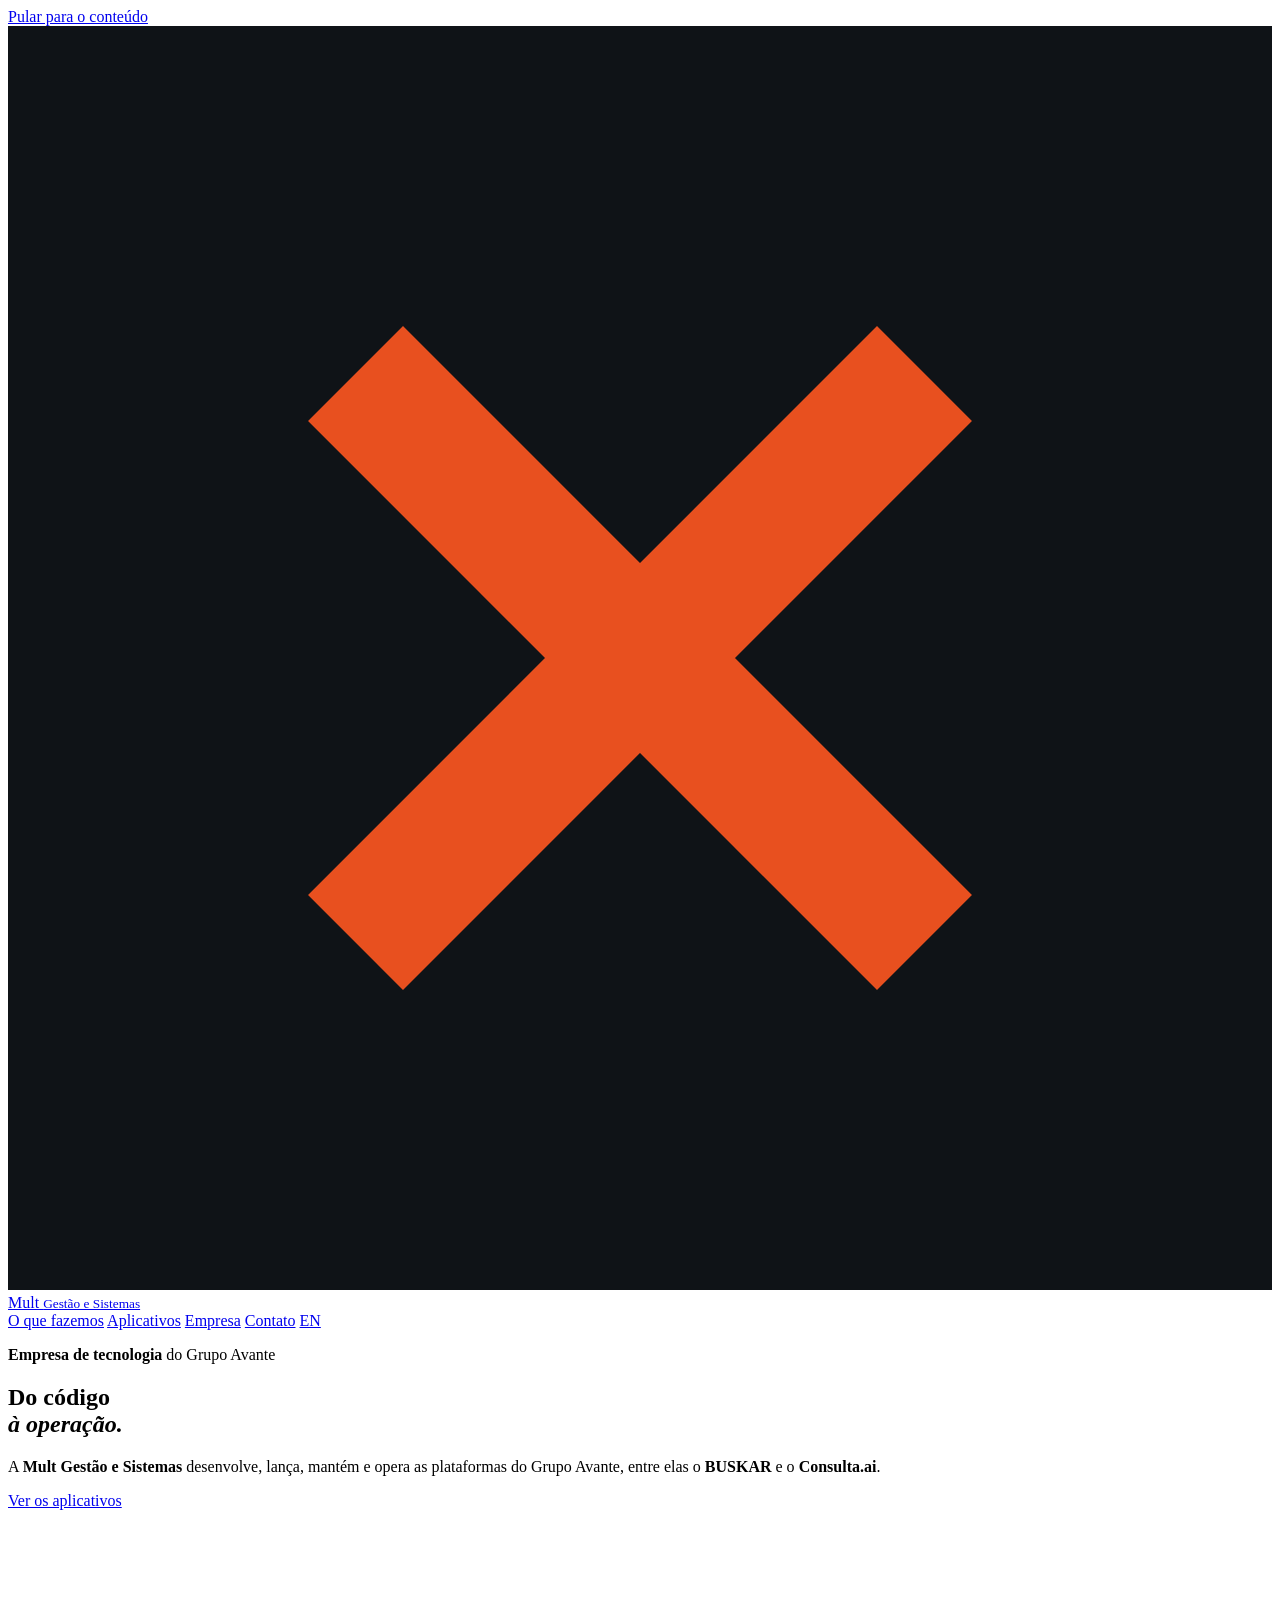
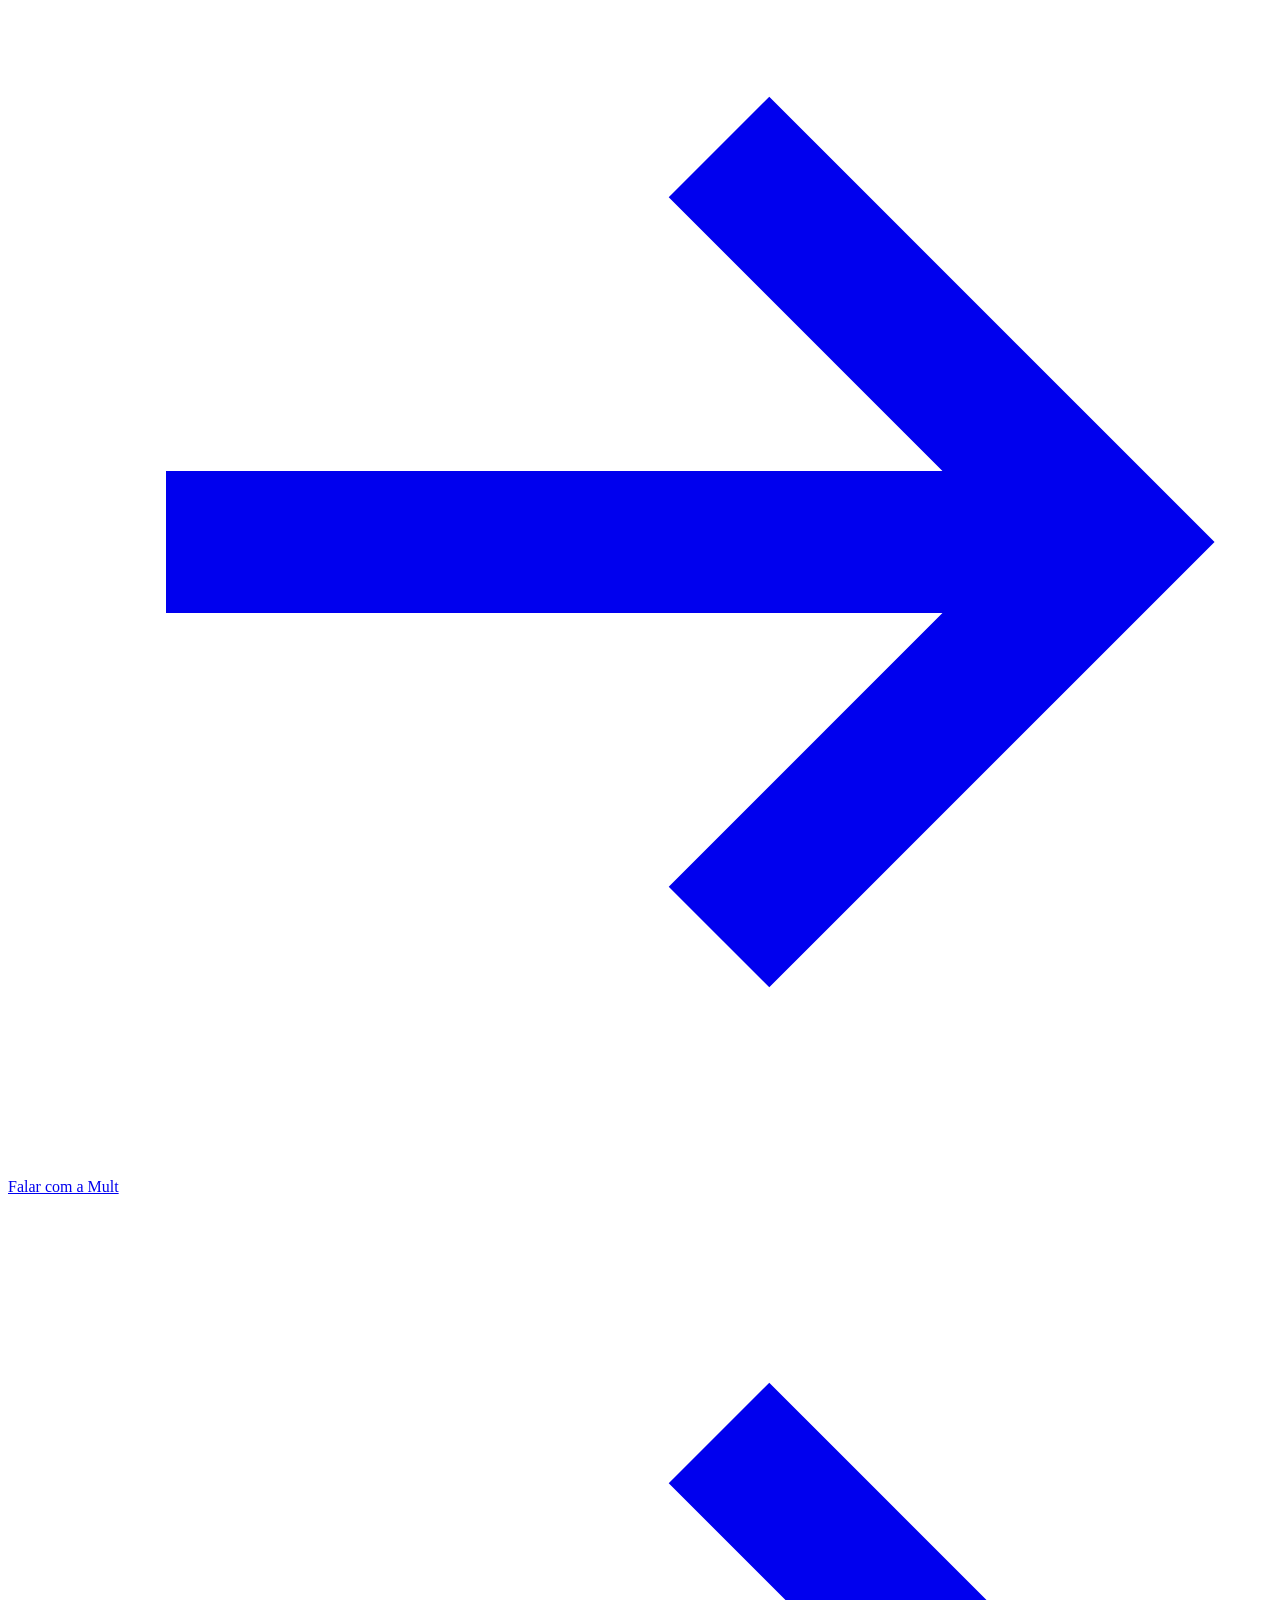
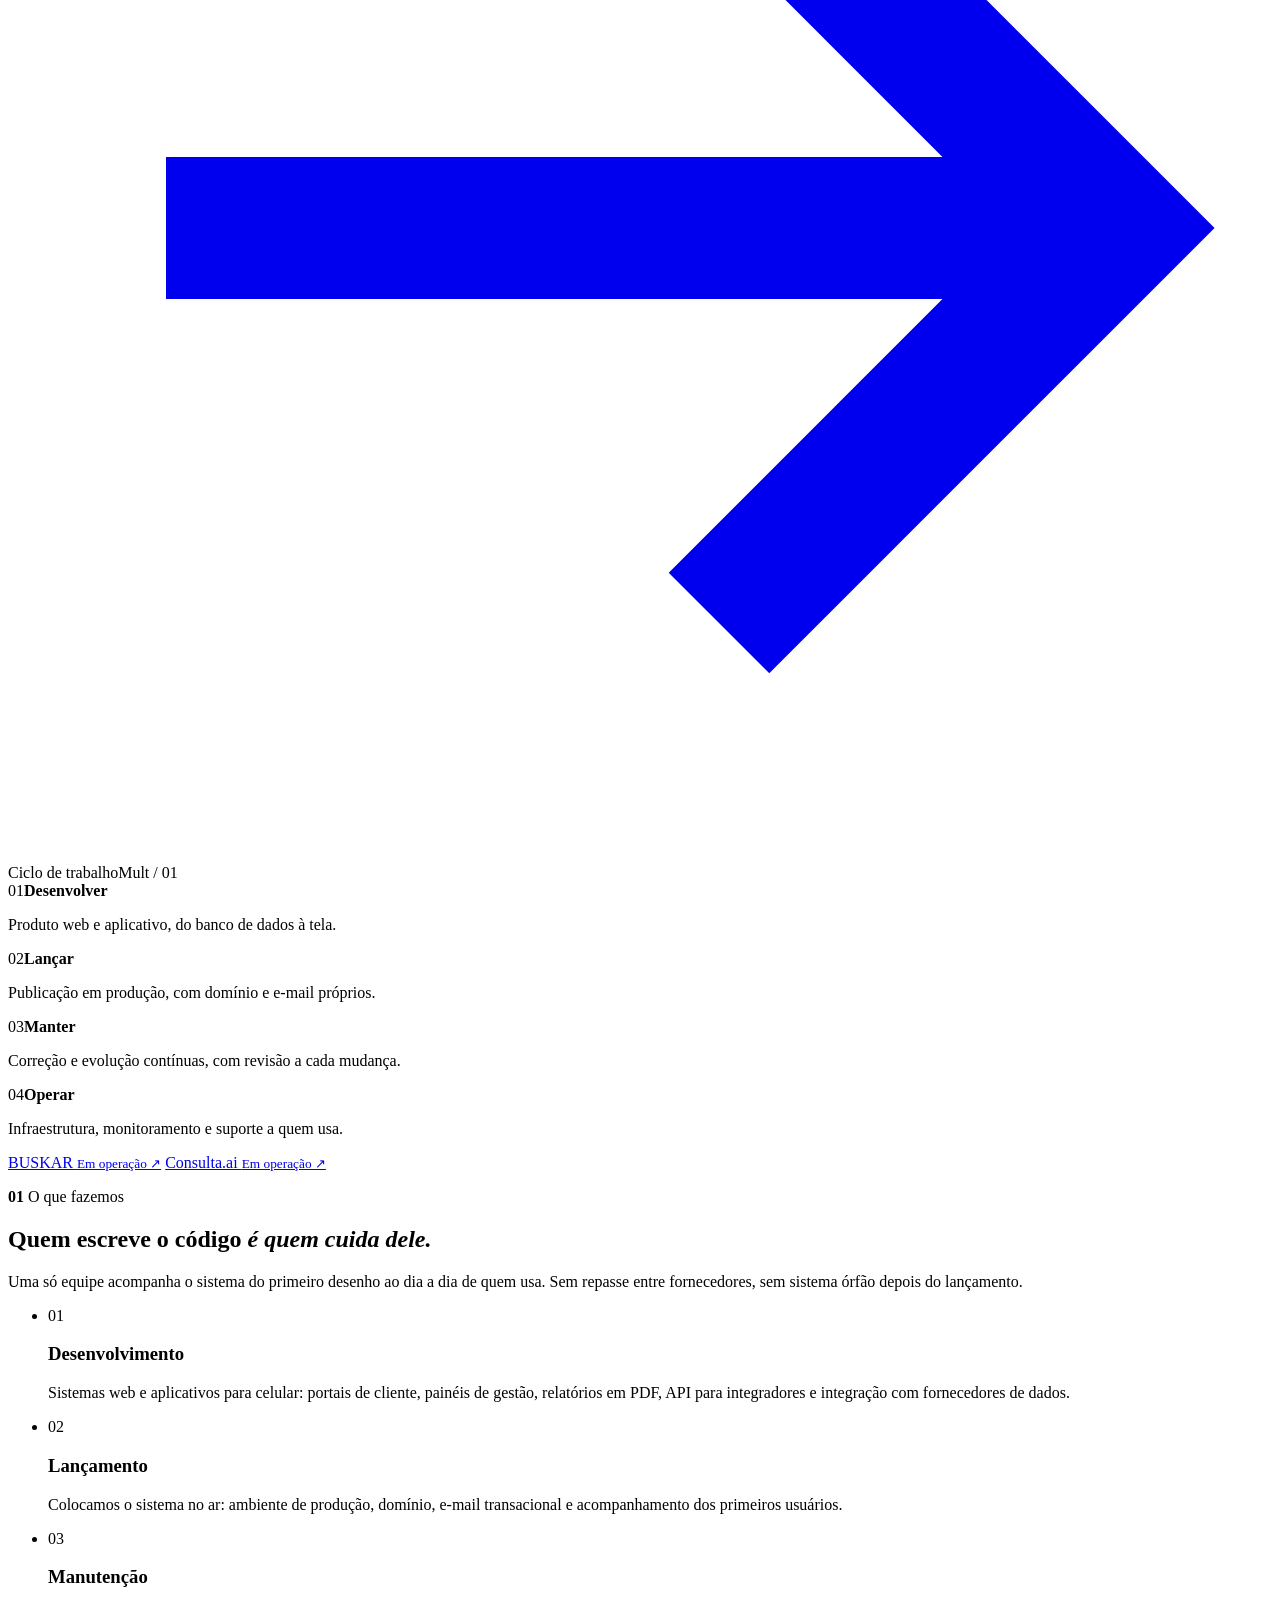
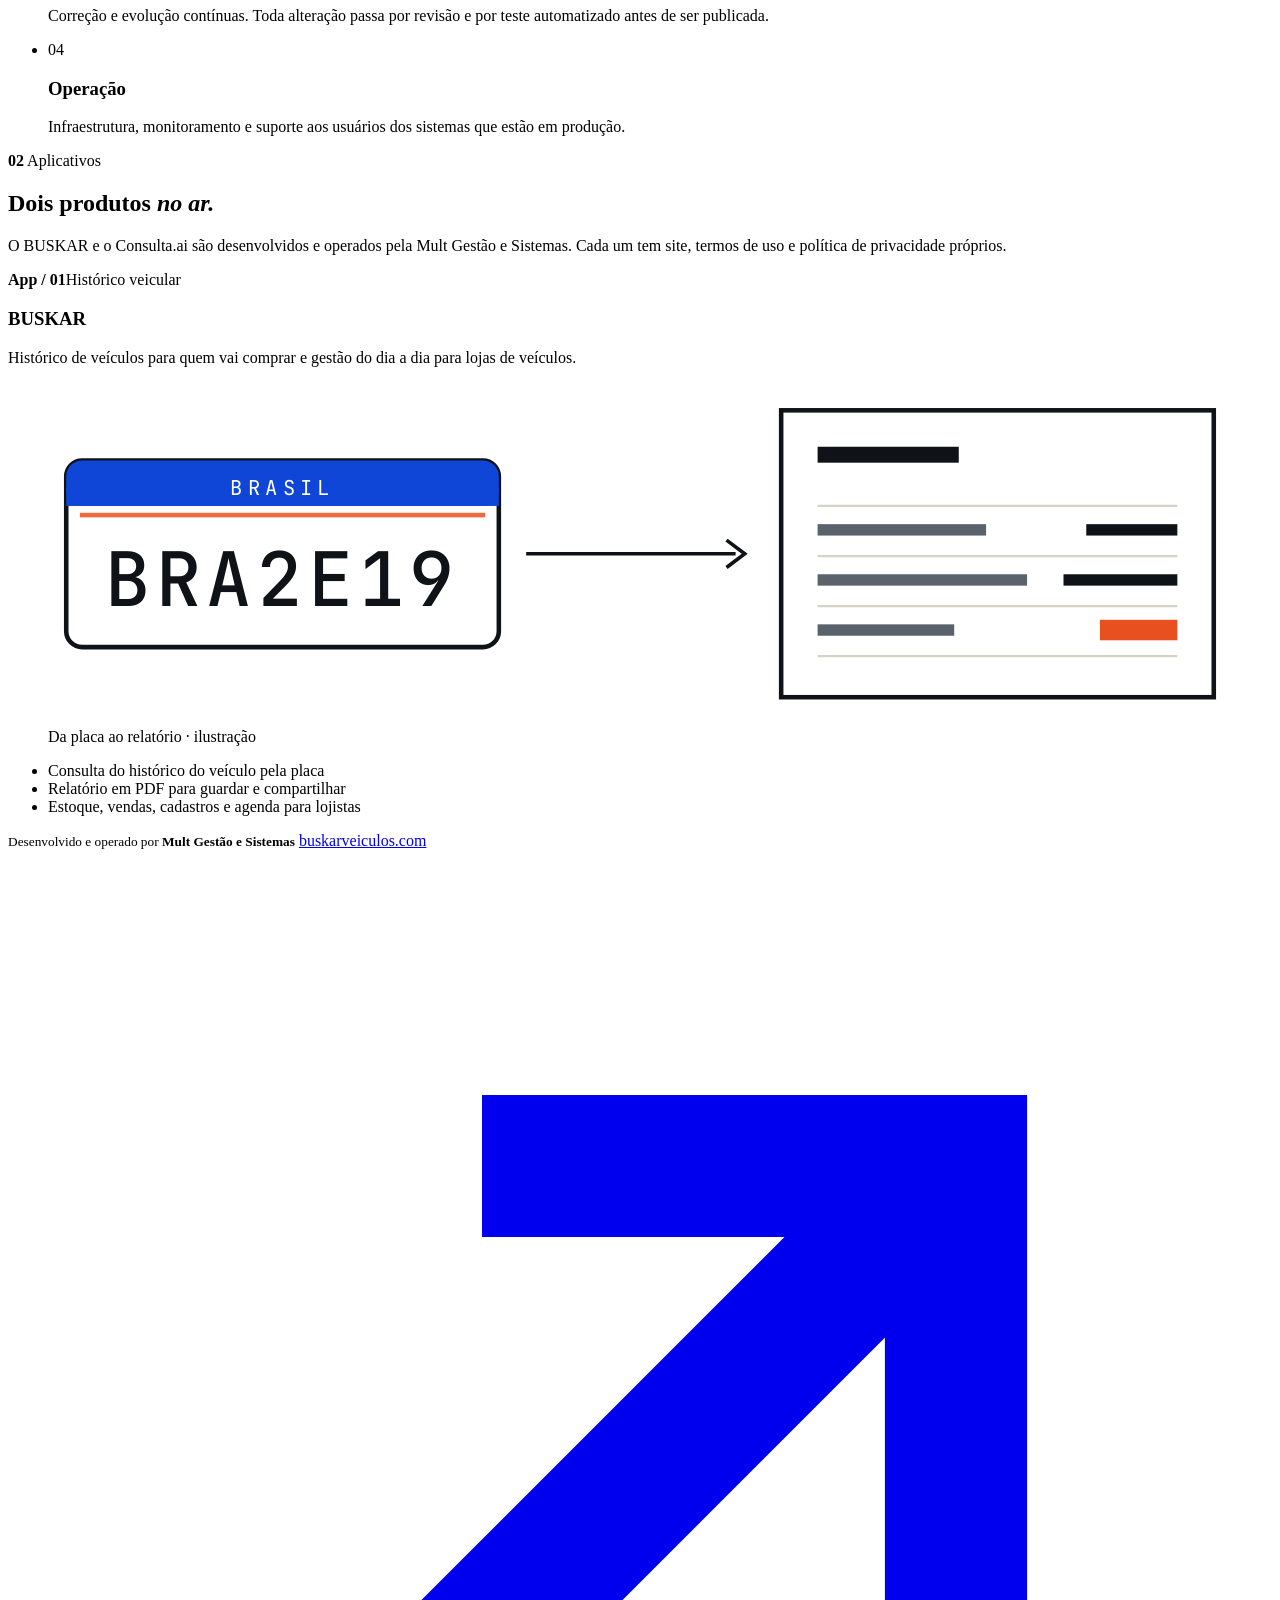
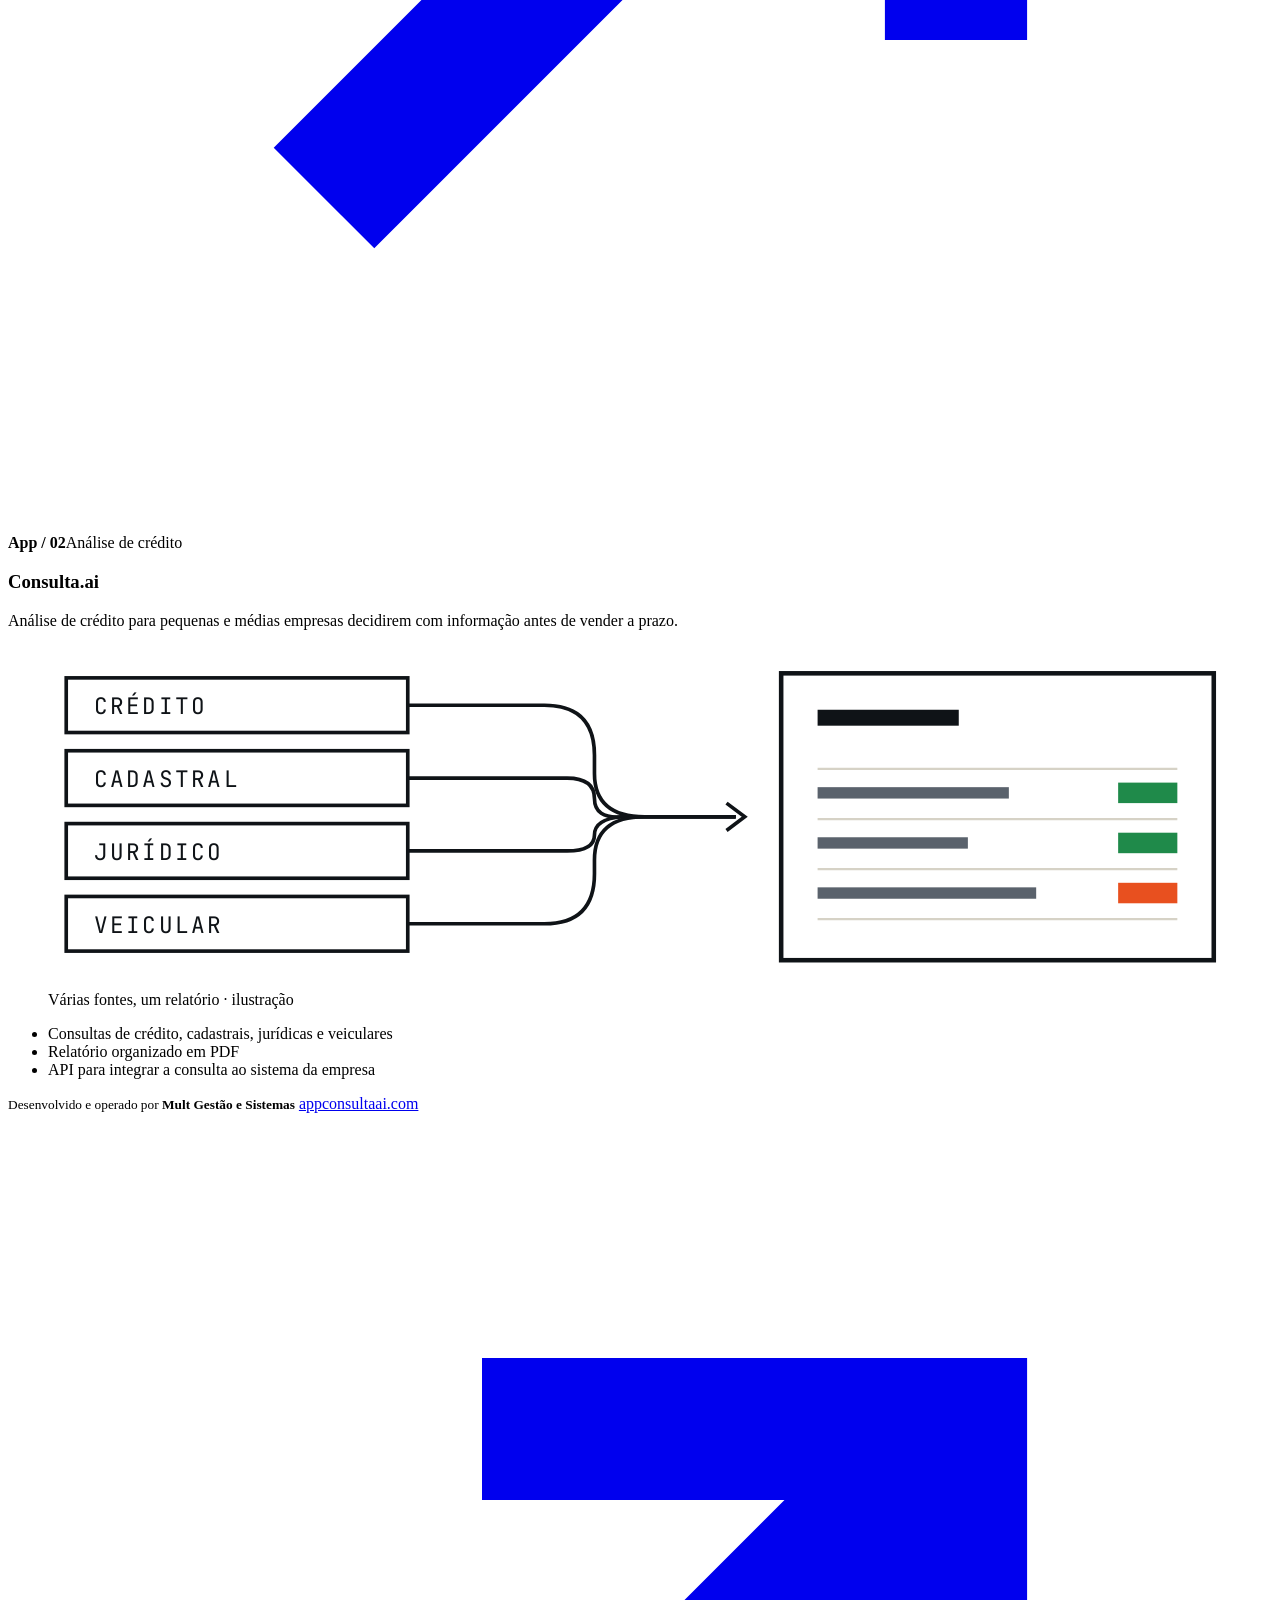
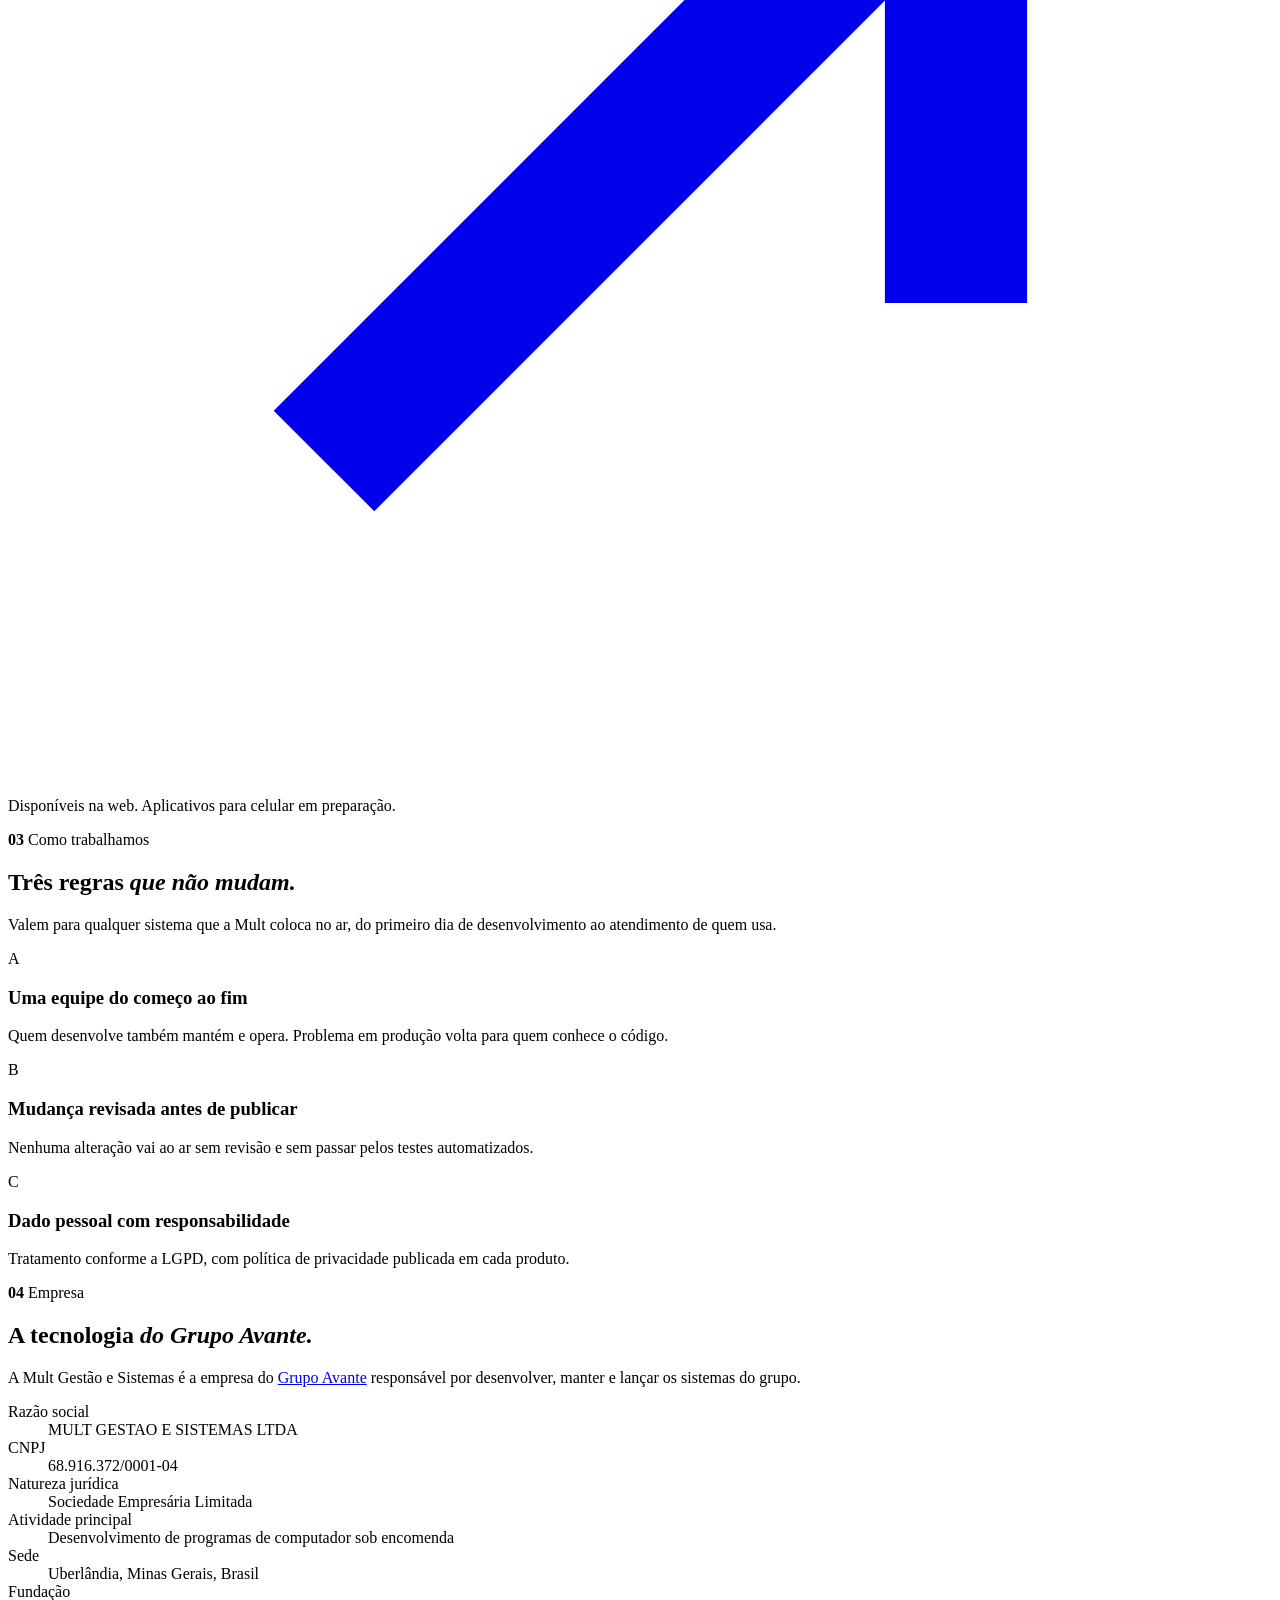
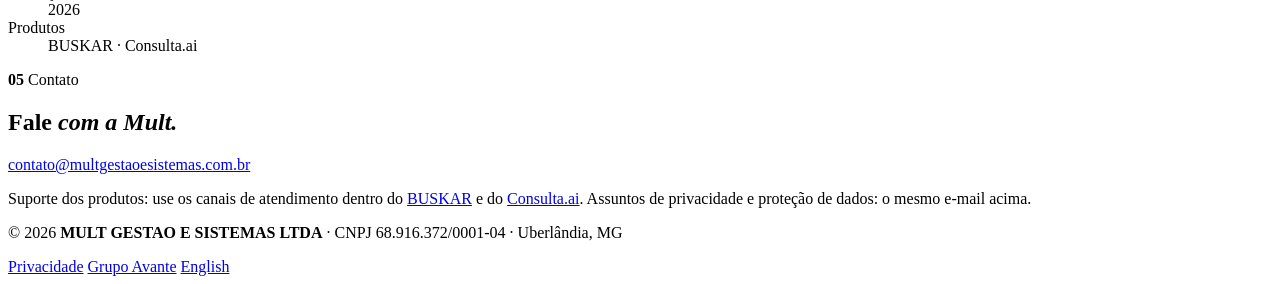
==== index.html @ c5a06be6 "Domínio multgestaoesistemas.com.br e arquivos do GitHub Pages Co-Authored-By: Claude Opus 5.5 <norep" ====
<!doctype html>
<html lang="pt-BR">
<head>
<meta charset="utf-8">
<meta name="viewport" content="width=device-width, initial-scale=1">
<title>Mult Gestão e Sistemas — tecnologia do Grupo Avante</title>
<meta name="description" content="A Mult Gestão e Sistemas é a empresa de tecnologia do Grupo Avante. Desenvolve, lança, mantém e opera plataformas como o BUSKAR e o Consulta.ai.">
<link rel="canonical" href="https://multgestaoesistemas.com.br/">
<link rel="alternate" hreflang="pt-BR" href="https://multgestaoesistemas.com.br/">
<link rel="alternate" hreflang="en" href="https://multgestaoesistemas.com.br/en/">
<meta property="og:type" content="website">
<meta property="og:locale" content="pt_BR">
<meta property="og:site_name" content="Mult Gestão e Sistemas">
<meta property="og:title" content="Mult Gestão e Sistemas — do código à operação">
<meta property="og:description" content="Empresa de tecnologia do Grupo Avante. Desenvolve, lança, mantém e opera o BUSKAR e o Consulta.ai.">
<meta property="og:url" content="https://multgestaoesistemas.com.br/">
<meta name="theme-color" content="#f4f2ec">
<link rel="icon" href="/assets/favicon.svg" type="image/svg+xml">
<link rel="preconnect" href="https://fonts.googleapis.com">
<link rel="preconnect" href="https://fonts.gstatic.com" crossorigin>
<link href="https://fonts.googleapis.com/css2?family=Instrument+Serif:ital@0;1&family=JetBrains+Mono:wght@400;500&family=Plus+Jakarta+Sans:wght@400;500;600;700&display=swap" rel="stylesheet">
<link rel="stylesheet" href="/assets/site.css">
<script type="application/ld+json">
{
  "@context": "https://schema.org",
  "@type": "Organization",
  "name": "Mult Gestão e Sistemas",
  "legalName": "MULT GESTAO E SISTEMAS LTDA",
  "taxID": "68.916.372/0001-04",
  "url": "https://multgestaoesistemas.com.br/",
  "email": "contato@multgestaoesistemas.com.br",
  "foundingDate": "2026-09-01",
  "address": { "@type": "PostalAddress", "addressLocality": "Uberlândia", "addressRegion": "MG", "addressCountry": "BR" },
  "parentOrganization": { "@type": "Organization", "name": "Grupo Avante", "url": "https://avante360.com/" },
  "brand": [
    { "@type": "Brand", "name": "BUSKAR", "url": "https://buskarveiculos.com/" },
    { "@type": "Brand", "name": "Consulta.ai", "url": "https://appconsultaai.com/institucional" }
  ]
}
</script>
</head>
<body>
<a class="skip" href="#conteudo">Pular para o conteúdo</a>

<header class="top">
  <div class="wrap">
    <a class="brand" href="/" aria-label="Mult Gestão e Sistemas, início">
      <svg viewBox="0 0 32 32" aria-hidden="true"><rect width="32" height="32" fill="#0f1317"/><path d="M10 10l12 12M22 10L10 22" stroke="#e8501f" stroke-width="3.4" stroke-linecap="square"/></svg>
      <span>Mult <small>Gestão e Sistemas</small></span>
    </a>
    <nav class="nav" aria-label="Principal">
      <a href="#o-que-fazemos">O que fazemos</a>
      <a href="#aplicativos">Aplicativos</a>
      <a href="#empresa">Empresa</a>
      <a class="keep" href="#contato">Contato</a>
      <a class="lang" href="/en/" hreflang="en" lang="en">EN</a>
    </nav>
  </div>
</header>

<main id="conteudo">

  <section class="hero">
    <div class="wrap">
      <div>
        <p class="eyebrow"><i></i><b>Empresa de tecnologia</b> do Grupo Avante</p>
        <h1>Do código<br><em>à operação.</em></h1>
        <p class="lede">A <strong>Mult Gestão e Sistemas</strong> desenvolve, lança, mantém e opera as plataformas do Grupo Avante, entre elas o <strong>BUSKAR</strong> e o <strong>Consulta.ai</strong>.</p>
        <div class="cta">
          <a class="btn" href="#aplicativos">Ver os aplicativos
            <svg viewBox="0 0 16 16" fill="none" stroke="currentColor" stroke-width="1.8" aria-hidden="true"><path d="M2 8h12M9 3l5 5-5 5"/></svg>
          </a>
          <a class="more" href="mailto:contato@multgestaoesistemas.com.br">Falar com a Mult
            <svg viewBox="0 0 16 16" fill="none" stroke="currentColor" stroke-width="1.8" aria-hidden="true"><path d="M2 8h12M9 3l5 5-5 5"/></svg>
          </a>
        </div>
      </div>

      <aside class="panel" aria-label="Ciclo de trabalho da Mult">
        <div class="panel-head"><span><span class="dot"></span>Ciclo de trabalho</span><span>Mult / 01</span></div>
        <div class="cycle">
          <div class="stage"><span>01</span><b>Desenvolver</b><p>Produto web e aplicativo, do banco de dados à tela.</p></div>
          <div class="stage"><span>02</span><b>Lançar</b><p>Publicação em produção, com domínio e e-mail próprios.</p></div>
          <div class="stage"><span>03</span><b>Manter</b><p>Correção e evolução contínuas, com revisão a cada mudança.</p></div>
          <div class="stage"><span>04</span><b>Operar</b><p>Infraestrutura, monitoramento e suporte a quem usa.</p></div>
        </div>
        <div class="live">
          <a href="https://buskarveiculos.com/" rel="noopener">BUSKAR <small>Em operação ↗</small></a>
          <a href="https://appconsultaai.com/institucional" rel="noopener">Consulta.ai <small>Em operação ↗</small></a>
        </div>
      </aside>
    </div>
  </section>

  <section class="sec" id="o-que-fazemos">
    <div class="wrap">
      <div class="sec-head rv">
        <div>
          <p class="eyebrow"><i></i><b>01</b> O que fazemos</p>
          <h2>Quem escreve o código <em>é quem cuida dele.</em></h2>
        </div>
        <p>Uma só equipe acompanha o sistema do primeiro desenho ao dia a dia de quem usa. Sem repasse entre fornecedores, sem sistema órfão depois do lançamento.</p>
      </div>
      <ul class="index">
        <li class="rv"><span>01</span><h3>Desenvolvimento</h3><p>Sistemas web e aplicativos para celular: portais de cliente, painéis de gestão, relatórios em PDF, API para integradores e integração com fornecedores de dados.</p></li>
        <li class="rv"><span>02</span><h3>Lançamento</h3><p>Colocamos o sistema no ar: ambiente de produção, domínio, e-mail transacional e acompanhamento dos primeiros usuários.</p></li>
        <li class="rv"><span>03</span><h3>Manutenção</h3><p>Correção e evolução contínuas. Toda alteração passa por revisão e por teste automatizado antes de ser publicada.</p></li>
        <li class="rv"><span>04</span><h3>Operação</h3><p>Infraestrutura, monitoramento e suporte aos usuários dos sistemas que estão em produção.</p></li>
      </ul>
    </div>
  </section>

  <section class="sec" id="aplicativos">
    <div class="wrap">
      <div class="sec-head rv">
        <div>
          <p class="eyebrow"><i></i><b>02</b> Aplicativos</p>
          <h2>Dois produtos <em>no ar.</em></h2>
        </div>
        <p>O BUSKAR e o Consulta.ai são desenvolvidos e operados pela Mult Gestão e Sistemas. Cada um tem site, termos de uso e política de privacidade próprios.</p>
      </div>

      <div class="apps rv">
        <article class="app">
          <p class="app-tag"><b><i style="background:#0f46d8"></i>App / 01</b><span>Histórico veicular</span></p>
          <h3>BUSKAR</h3>
          <p>Histórico de veículos para quem vai comprar e gestão do dia a dia para lojas de veículos.</p>
          <figure class="art">
            <svg viewBox="0 0 520 150" role="img" aria-label="Ilustração: da placa do veículo ao relatório de histórico">
              <rect x="8" y="34" width="190" height="82" rx="7" fill="#fff" stroke="#0f1317" stroke-width="2"/>
              <rect x="8" y="34" width="190" height="20" rx="7" fill="#0f46d8"/><rect x="8" y="46" width="190" height="8" fill="#0f46d8"/>
              <text x="103" y="49" text-anchor="middle" font-family="JetBrains Mono, monospace" font-size="9" fill="#fff" letter-spacing="2.4">BRASIL</text>
              <text x="103" y="98" text-anchor="middle" font-family="JetBrains Mono, monospace" font-size="33" font-weight="500" fill="#0f1317" letter-spacing="2.5">BRA2E19</text>
              <rect class="scan" x="14" y="57" width="178" height="2" fill="#e8501f" opacity=".85"/>
              <path class="flow" d="M210 75h92" stroke="#0f1317" stroke-width="1.6"/>
              <path d="M298 69l8 6-8 6" fill="none" stroke="#0f1317" stroke-width="1.6"/>
              <rect x="322" y="12" width="190" height="126" fill="#fff" stroke="#0f1317" stroke-width="2"/>
              <rect x="338" y="28" width="62" height="7" fill="#0f1317"/>
              <g stroke="#d6d2c6" stroke-width="1"><path d="M338 54h158M338 76h158M338 98h158M338 120h158"/></g>
              <g fill="#5a626c"><rect x="338" y="62" width="74" height="5"/><rect x="338" y="84" width="92" height="5"/><rect x="338" y="106" width="60" height="5"/></g>
              <g fill="#0f1317"><rect x="456" y="62" width="40" height="5"/><rect x="446" y="84" width="50" height="5"/></g>
              <rect x="462" y="104" width="34" height="9" fill="#e8501f"/>
            </svg>
            <figcaption>Da placa ao relatório · ilustração</figcaption>
          </figure>
          <ul class="facts">
            <li>Consulta do histórico do veículo pela placa</li>
            <li>Relatório em PDF para guardar e compartilhar</li>
            <li>Estoque, vendas, cadastros e agenda para lojistas</li>
          </ul>
          <div class="app-foot">
            <small>Desenvolvido e operado por <b>Mult Gestão e Sistemas</b></small>
            <a class="more" href="https://buskarveiculos.com/" rel="noopener">buskarveiculos.com
              <svg viewBox="0 0 16 16" fill="none" stroke="currentColor" stroke-width="1.8" aria-hidden="true"><path d="M4 12L12 4M6 4h6v6"/></svg>
            </a>
          </div>
        </article>

        <article class="app">
          <p class="app-tag"><b><i style="background:#1f8a4a"></i>App / 02</b><span>Análise de crédito</span></p>
          <h3>Consulta.ai</h3>
          <p>Análise de crédito para pequenas e médias empresas decidirem com informação antes de vender a prazo.</p>
          <figure class="art">
            <svg viewBox="0 0 520 150" role="img" aria-label="Ilustração: várias fontes de dados reunidas em um relatório">
              <g font-family="JetBrains Mono, monospace" font-size="10" fill="#0f1317" letter-spacing="1">
                <rect x="8" y="14" width="150" height="24" fill="#fff" stroke="#0f1317" stroke-width="1.6"/><text x="20" y="30">CRÉDITO</text>
                <rect x="8" y="46" width="150" height="24" fill="#fff" stroke="#0f1317" stroke-width="1.6"/><text x="20" y="62">CADASTRAL</text>
                <rect x="8" y="78" width="150" height="24" fill="#fff" stroke="#0f1317" stroke-width="1.6"/><text x="20" y="94">JURÍDICO</text>
                <rect x="8" y="110" width="150" height="24" fill="#fff" stroke="#0f1317" stroke-width="1.6"/><text x="20" y="126">VEICULAR</text>
              </g>
              <g class="flow" fill="none" stroke="#0f1317" stroke-width="1.6">
                <path d="M158 26h60q22 0 22 22v8q0 19 22 19h40"/>
                <path d="M158 58h70q12 0 12 9t12 8h50"/>
                <path d="M158 90h70q12 0 12-7t12-8h50"/>
                <path d="M158 122h60q22 0 22-22v-6q0-19 22-19h40"/>
              </g>
              <path d="M298 69l8 6-8 6" fill="none" stroke="#0f1317" stroke-width="1.6"/>
              <rect x="322" y="12" width="190" height="126" fill="#fff" stroke="#0f1317" stroke-width="2"/>
              <rect x="338" y="28" width="62" height="7" fill="#0f1317"/>
              <g stroke="#d6d2c6" stroke-width="1"><path d="M338 54h158M338 76h158M338 98h158M338 120h158"/></g>
              <g fill="#5a626c"><rect x="338" y="62" width="84" height="5"/><rect x="338" y="84" width="66" height="5"/><rect x="338" y="106" width="96" height="5"/></g>
              <g fill="#1f8a4a"><rect x="470" y="60" width="26" height="9"/><rect x="470" y="82" width="26" height="9"/></g>
              <rect x="470" y="104" width="26" height="9" fill="#e8501f"/>
            </svg>
            <figcaption>Várias fontes, um relatório · ilustração</figcaption>
          </figure>
          <ul class="facts">
            <li>Consultas de crédito, cadastrais, jurídicas e veiculares</li>
            <li>Relatório organizado em PDF</li>
            <li>API para integrar a consulta ao sistema da empresa</li>
          </ul>
          <div class="app-foot">
            <small>Desenvolvido e operado por <b>Mult Gestão e Sistemas</b></small>
            <a class="more" href="https://appconsultaai.com/institucional" rel="noopener">appconsultaai.com
              <svg viewBox="0 0 16 16" fill="none" stroke="currentColor" stroke-width="1.8" aria-hidden="true"><path d="M4 12L12 4M6 4h6v6"/></svg>
            </a>
          </div>
        </article>
      </div>
      <p class="note rv">Disponíveis na web. Aplicativos para celular em preparação.</p>
    </div>
  </section>

  <section class="sec" id="como-trabalhamos">
    <div class="wrap">
      <div class="sec-head rv">
        <div>
          <p class="eyebrow"><i></i><b>03</b> Como trabalhamos</p>
          <h2>Três regras <em>que não mudam.</em></h2>
        </div>
        <p>Valem para qualquer sistema que a Mult coloca no ar, do primeiro dia de desenvolvimento ao atendimento de quem usa.</p>
      </div>
      <div class="grid3 rv">
        <div><span>A</span><h3>Uma equipe do começo ao fim</h3><p>Quem desenvolve também mantém e opera. Problema em produção volta para quem conhece o código.</p></div>
        <div><span>B</span><h3>Mudança revisada antes de publicar</h3><p>Nenhuma alteração vai ao ar sem revisão e sem passar pelos testes automatizados.</p></div>
        <div><span>C</span><h3>Dado pessoal com responsabilidade</h3><p>Tratamento conforme a LGPD, com política de privacidade publicada em cada produto.</p></div>
      </div>
    </div>
  </section>

  <section class="sec dark" id="empresa">
    <div class="wrap">
      <div class="sec-head rv">
        <div>
          <p class="eyebrow"><i></i><b>04</b> Empresa</p>
          <h2>A tecnologia <em>do Grupo Avante.</em></h2>
        </div>
        <p>A Mult Gestão e Sistemas é a empresa do <a href="https://avante360.com/" rel="noopener">Grupo Avante</a> responsável por desenvolver, manter e lançar os sistemas do grupo.</p>
      </div>
      <dl class="ficha rv">
        <div><dt>Razão social</dt><dd>MULT GESTAO E SISTEMAS LTDA</dd></div>
        <div><dt>CNPJ</dt><dd class="mono">68.916.372/0001-04</dd></div>
        <div><dt>Natureza jurídica</dt><dd>Sociedade Empresária Limitada</dd></div>
        <div><dt>Atividade principal</dt><dd>Desenvolvimento de programas de computador sob encomenda</dd></div>
        <div><dt>Sede</dt><dd>Uberlândia, Minas Gerais, Brasil</dd></div>
        <div><dt>Fundação</dt><dd>2026</dd></div>
        <div><dt>Produtos</dt><dd>BUSKAR · Consulta.ai</dd></div>
      </dl>
    </div>
  </section>

  <section class="sec contact" id="contato">
    <div class="wrap rv">
      <p class="eyebrow"><i></i><b>05</b> Contato</p>
      <h2>Fale <em>com a Mult.</em></h2>
      <a class="mail" href="mailto:contato@multgestaoesistemas.com.br">contato@multgestaoesistemas.com.br</a>
      <p class="note">Suporte dos produtos: use os canais de atendimento dentro do <a href="https://buskarveiculos.com/" rel="noopener">BUSKAR</a> e do <a href="https://appconsultaai.com/institucional" rel="noopener">Consulta.ai</a>. Assuntos de privacidade e proteção de dados: o mesmo e-mail acima.</p>
    </div>
  </section>

</main>

<footer class="foot">
  <div class="wrap">
    <p>© 2026 <strong>MULT GESTAO E SISTEMAS LTDA</strong> · CNPJ 68.916.372/0001-04 · Uberlândia, MG</p>
    <nav aria-label="Rodapé">
      <a href="/privacidade/">Privacidade</a>
      <a href="https://avante360.com/" rel="noopener">Grupo Avante</a>
      <a href="/en/" hreflang="en" lang="en">English</a>
    </nav>
  </div>
</footer>

<script src="/assets/site.js" defer></script>
</body>
</html>
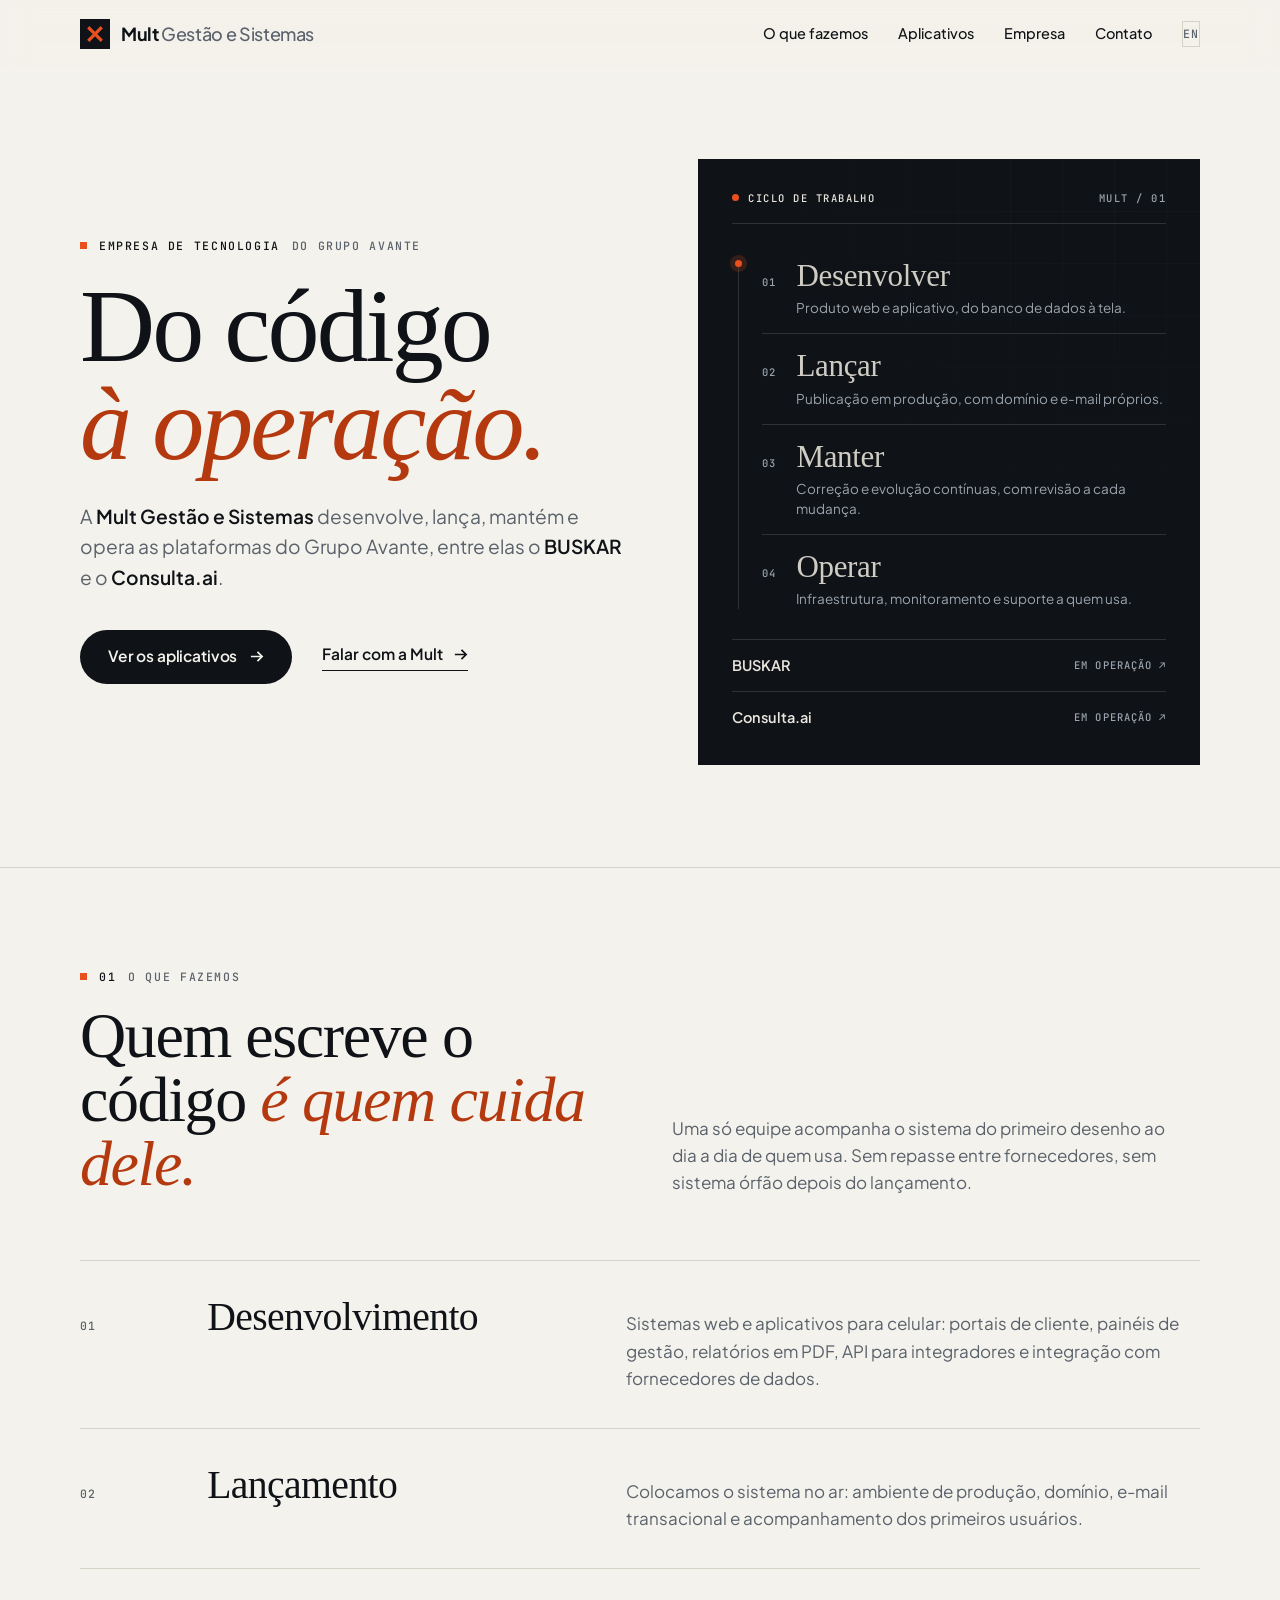
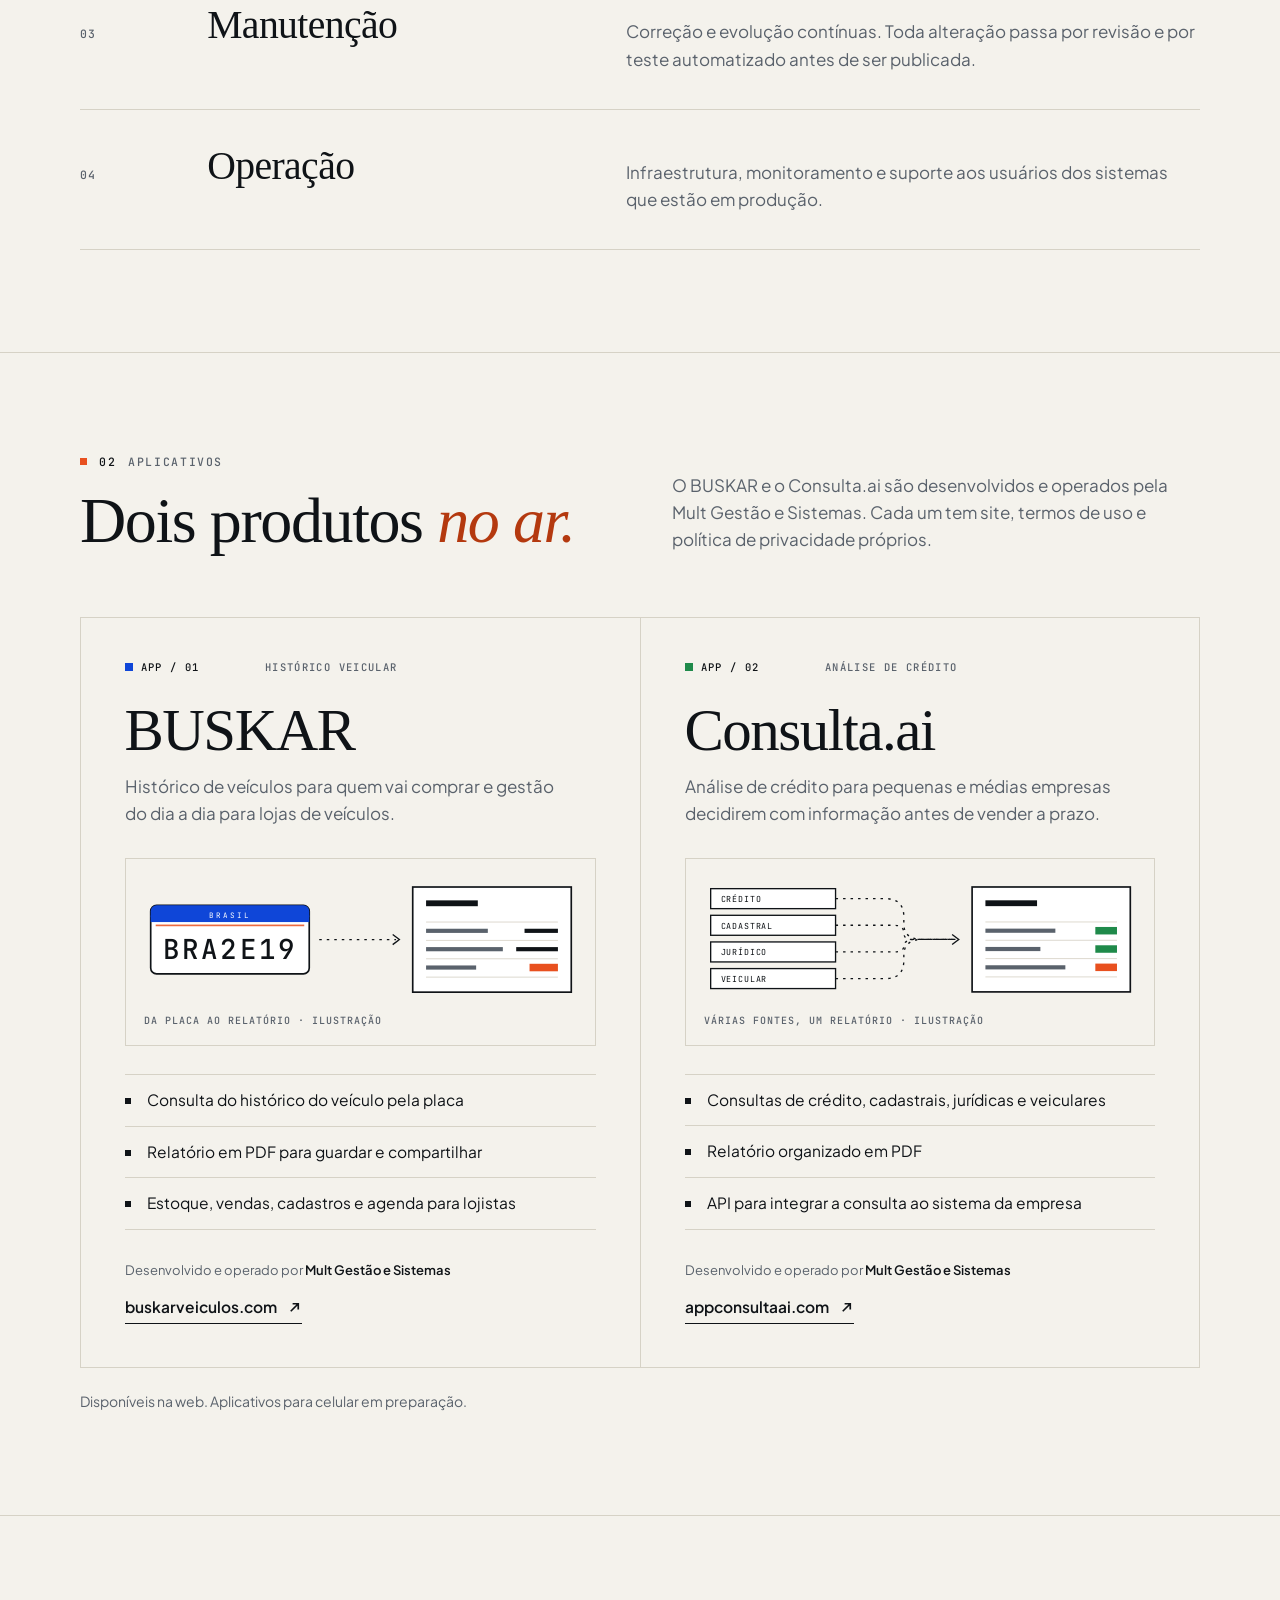
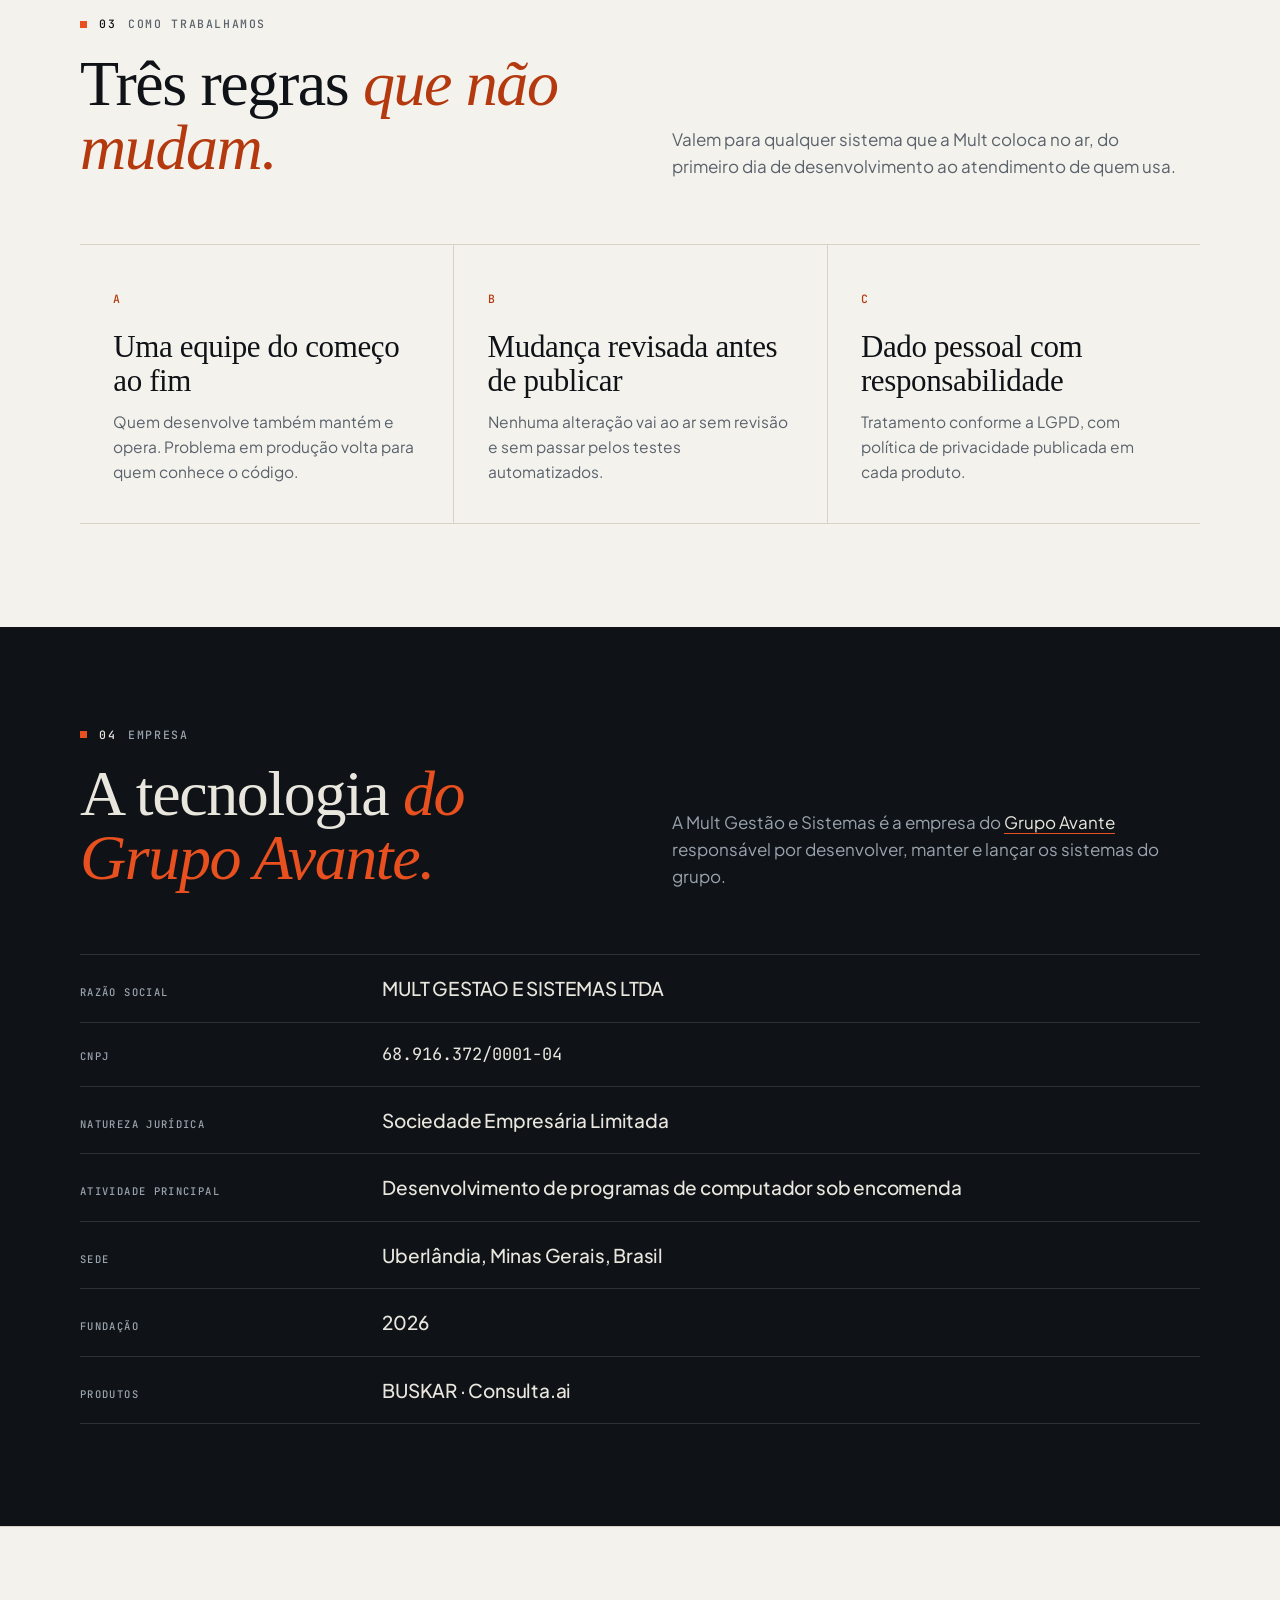
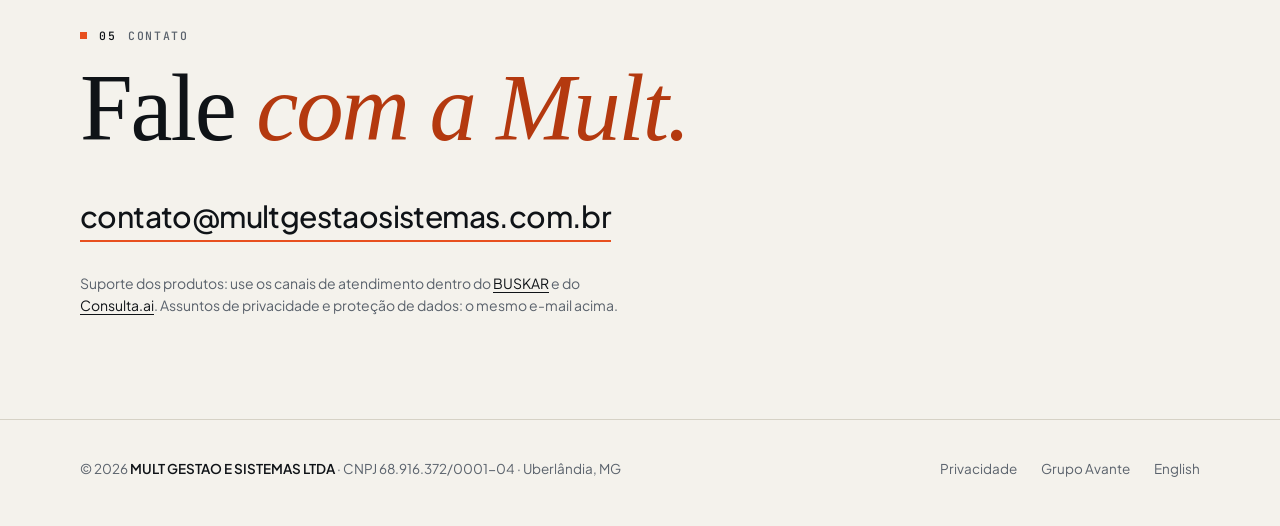
==== commit 3b4e2e2b: "Site institucional da Mult Gestão e Sistemas: páginas em português e inglês, privacidade e 404 Co-Au" ====
--- a/index.html
+++ b/index.html
@@ -5,15 +5,15 @@
 <meta name="viewport" content="width=device-width, initial-scale=1">
 <title>Mult Gestão e Sistemas — tecnologia do Grupo Avante</title>
 <meta name="description" content="A Mult Gestão e Sistemas é a empresa de tecnologia do Grupo Avante. Desenvolve, lança, mantém e opera plataformas como o BUSKAR e o Consulta.ai.">
-<link rel="canonical" href="https://multgestaoesistemas.com.br/">
-<link rel="alternate" hreflang="pt-BR" href="https://multgestaoesistemas.com.br/">
-<link rel="alternate" hreflang="en" href="https://multgestaoesistemas.com.br/en/">
+<link rel="canonical" href="https://multgestaosistemas.com.br/">
+<link rel="alternate" hreflang="pt-BR" href="https://multgestaosistemas.com.br/">
+<link rel="alternate" hreflang="en" href="https://multgestaosistemas.com.br/en/">
 <meta property="og:type" content="website">
 <meta property="og:locale" content="pt_BR">
 <meta property="og:site_name" content="Mult Gestão e Sistemas">
 <meta property="og:title" content="Mult Gestão e Sistemas — do código à operação">
 <meta property="og:description" content="Empresa de tecnologia do Grupo Avante. Desenvolve, lança, mantém e opera o BUSKAR e o Consulta.ai.">
-<meta property="og:url" content="https://multgestaoesistemas.com.br/">
+<meta property="og:url" content="https://multgestaosistemas.com.br/">
 <meta name="theme-color" content="#f4f2ec">
 <link rel="icon" href="/assets/favicon.svg" type="image/svg+xml">
 <link rel="preconnect" href="https://fonts.googleapis.com">
@@ -27,8 +27,8 @@
   "name": "Mult Gestão e Sistemas",
   "legalName": "MULT GESTAO E SISTEMAS LTDA",
   "taxID": "68.916.372/0001-04",
-  "url": "https://multgestaoesistemas.com.br/",
-  "email": "contato@multgestaoesistemas.com.br",
+  "url": "https://multgestaosistemas.com.br/",
+  "email": "contato@multgestaosistemas.com.br",
   "foundingDate": "2026-09-01",
   "address": { "@type": "PostalAddress", "addressLocality": "Uberlândia", "addressRegion": "MG", "addressCountry": "BR" },
   "parentOrganization": { "@type": "Organization", "name": "Grupo Avante", "url": "https://avante360.com/" },
@@ -70,7 +70,7 @@
           <a class="btn" href="#aplicativos">Ver os aplicativos
             <svg viewBox="0 0 16 16" fill="none" stroke="currentColor" stroke-width="1.8" aria-hidden="true"><path d="M2 8h12M9 3l5 5-5 5"/></svg>
           </a>
-          <a class="more" href="mailto:contato@multgestaoesistemas.com.br">Falar com a Mult
+          <a class="more" href="mailto:contato@multgestaosistemas.com.br">Falar com a Mult
             <svg viewBox="0 0 16 16" fill="none" stroke="currentColor" stroke-width="1.8" aria-hidden="true"><path d="M2 8h12M9 3l5 5-5 5"/></svg>
           </a>
         </div>
@@ -243,7 +243,7 @@
     <div class="wrap rv">
       <p class="eyebrow"><i></i><b>05</b> Contato</p>
       <h2>Fale <em>com a Mult.</em></h2>
-      <a class="mail" href="mailto:contato@multgestaoesistemas.com.br">contato@multgestaoesistemas.com.br</a>
+      <a class="mail" href="mailto:contato@multgestaosistemas.com.br">contato@multgestaosistemas.com.br</a>
       <p class="note">Suporte dos produtos: use os canais de atendimento dentro do <a href="https://buskarveiculos.com/" rel="noopener">BUSKAR</a> e do <a href="https://appconsultaai.com/institucional" rel="noopener">Consulta.ai</a>. Assuntos de privacidade e proteção de dados: o mesmo e-mail acima.</p>
     </div>
   </section>
--- a/assets/site.css
+++ b/assets/site.css
@@ -0,0 +1,304 @@
+/* Mult Gestão e Sistemas — identidade própria: papel, tinta e um acento. */
+:root {
+  --paper: #f4f2ec;
+  --paper-2: #ebe8df;
+  --ink: #0f1317;
+  --ink-2: #171c22;
+  --muted: #5a626c;
+  --muted-d: #9aa3ad;
+  --line: #d6d2c6;
+  --line-d: rgba(255, 255, 255, 0.13);
+  --accent: #e8501f;
+  --accent-ink: #b4390f;
+  --serif: "Instrument Serif", "Iowan Old Style", Georgia, serif;
+  --sans: "Plus Jakarta Sans", ui-rounded, "Segoe UI", system-ui, sans-serif;
+  --mono: "JetBrains Mono", ui-monospace, "SF Mono", Menlo, monospace;
+  --wrap: 1200px;
+  --gut: clamp(16px, 4vw, 40px);
+  --ease: cubic-bezier(0.2, 0.7, 0.2, 1);
+}
+
+*,
+*::before,
+*::after { box-sizing: border-box; }
+
+html { scroll-behavior: smooth; scroll-padding-top: 84px; -webkit-text-size-adjust: 100%; }
+
+body {
+  margin: 0;
+  background: var(--paper);
+  color: var(--ink);
+  font: 400 17px/1.6 var(--sans);
+  -webkit-font-smoothing: antialiased;
+  text-rendering: optimizeLegibility;
+  overflow-x: hidden;
+}
+
+img, svg { display: block; max-width: 100%; }
+a { color: inherit; text-decoration: none; }
+h1, h2, h3, p, dl, dd, ul { margin: 0; padding: 0; }
+ul { list-style: none; }
+
+:focus-visible { outline: 2px solid var(--accent); outline-offset: 3px; }
+
+.wrap { width: 100%; max-width: var(--wrap); margin: 0 auto; padding: 0 var(--gut); }
+
+.skip {
+  position: absolute; left: 12px; top: -60px; z-index: 100;
+  background: var(--ink); color: var(--paper); padding: 10px 16px; font-weight: 600;
+}
+.skip:focus { top: 12px; }
+
+/* ── Cabeçalho ── */
+.top {
+  position: sticky; top: 0; z-index: 50;
+  background: rgba(244, 242, 236, 0.86);
+  backdrop-filter: saturate(1.4) blur(14px);
+  -webkit-backdrop-filter: saturate(1.4) blur(14px);
+  border-bottom: 1px solid transparent;
+  transition: border-color 0.3s;
+}
+.top.is-scrolled { border-bottom-color: var(--line); }
+.top .wrap { display: flex; align-items: center; justify-content: space-between; height: 68px; gap: 20px; }
+
+.brand { display: inline-flex; align-items: center; gap: 11px; font-weight: 700; letter-spacing: -0.02em; font-size: 18px; }
+.brand svg { width: 30px; height: 30px; flex: none; }
+.brand small { font-weight: 500; color: var(--muted); font-size: 18px; letter-spacing: -0.02em; }
+
+.nav { display: flex; align-items: center; gap: 30px; font-size: 14.5px; font-weight: 500; }
+.nav a { position: relative; padding: 6px 0; }
+.nav a:not(.lang)::after {
+  content: ""; position: absolute; left: 0; right: 0; bottom: 0; height: 1px;
+  background: var(--accent); transform: scaleX(0); transform-origin: left; transition: transform 0.35s var(--ease);
+}
+.nav a:not(.lang):hover::after { transform: scaleX(1); }
+.lang {
+  font: 500 11.5px/1 var(--mono); letter-spacing: 0.08em; text-transform: uppercase;
+  border: 1px solid var(--line); padding: 8px 10px; color: var(--muted);
+  transition: color 0.2s, border-color 0.2s;
+}
+.lang:hover { color: var(--ink); border-color: var(--ink); }
+
+/* ── Tipografia de apoio ── */
+.eyebrow {
+  display: flex; align-items: center; gap: 12px;
+  font: 500 11.5px/1 var(--mono); letter-spacing: 0.14em; text-transform: uppercase; color: var(--muted);
+}
+.eyebrow i { width: 7px; height: 7px; background: var(--accent); flex: none; }
+.eyebrow b { font-weight: 500; color: var(--ink); }
+
+.btn {
+  display: inline-flex; align-items: center; gap: 12px; height: 54px; padding: 0 28px;
+  border-radius: 999px; background: var(--ink); color: var(--paper);
+  font-weight: 600; font-size: 15.5px; letter-spacing: -0.01em;
+  transition: background 0.25s, transform 0.25s var(--ease);
+}
+.btn:hover { background: var(--accent-ink); transform: translateY(-2px); }
+.btn svg, .more svg { width: 15px; height: 15px; transition: transform 0.3s var(--ease); }
+.btn:hover svg, .more:hover svg { transform: translateX(4px); }
+
+.more {
+  display: inline-flex; align-items: center; gap: 10px; font-weight: 600; font-size: 15.5px;
+  border-bottom: 1px solid var(--ink); padding-bottom: 3px;
+}
+
+/* ── Hero ── */
+.hero { padding: clamp(40px, 7vw, 92px) 0 clamp(56px, 8vw, 104px); }
+.hero .wrap { display: grid; grid-template-columns: minmax(0, 1.05fr) minmax(0, 0.95fr); gap: clamp(32px, 5vw, 72px); align-items: center; }
+
+h1 {
+  font: 400 clamp(52px, 8.4vw, 104px) / 0.94 var(--serif);
+  letter-spacing: -0.028em; margin: 26px 0 28px;
+}
+h1 em { font-style: italic; color: var(--accent-ink); }
+.lede { font-size: clamp(17px, 1.5vw, 19.5px); line-height: 1.58; color: var(--muted); max-width: 33em; }
+.lede strong { color: var(--ink); font-weight: 600; }
+.cta { display: flex; flex-wrap: wrap; align-items: center; gap: 22px 30px; margin-top: 38px; }
+
+/* Painel do ciclo */
+.panel {
+  position: relative; background: var(--ink); color: #e9e6de; overflow: hidden;
+  padding: clamp(22px, 3vw, 34px);
+}
+.panel::before {
+  content: ""; position: absolute; inset: 0; pointer-events: none; opacity: 0.55;
+  background-image: linear-gradient(rgba(255, 255, 255, 0.045) 1px, transparent 1px),
+    linear-gradient(90deg, rgba(255, 255, 255, 0.045) 1px, transparent 1px);
+  background-size: 52px 52px;
+  -webkit-mask-image: radial-gradient(120% 90% at 85% 0%, #000, transparent 72%);
+  mask-image: radial-gradient(120% 90% at 85% 0%, #000, transparent 72%);
+}
+.panel > * { position: relative; }
+.panel-head {
+  display: flex; justify-content: space-between; align-items: center; gap: 12px;
+  font: 500 10.5px/1 var(--mono); letter-spacing: 0.14em; text-transform: uppercase; color: var(--muted-d);
+  padding-bottom: 20px; border-bottom: 1px solid var(--line-d);
+}
+.panel-head span:first-child { display: inline-flex; align-items: center; gap: 9px; color: #e9e6de; }
+.dot { width: 7px; height: 7px; border-radius: 50%; background: var(--accent); animation: blink 2.4s ease-in-out infinite; }
+
+.cycle { position: relative; padding: 6px 0 6px 30px; margin: 14px 0 6px; }
+.cycle::before { content: ""; position: absolute; left: 6px; top: 22px; bottom: 22px; width: 1px; background: var(--line-d); }
+.cycle::after {
+  content: ""; position: absolute; left: 3px; top: 22px; width: 7px; height: 7px; border-radius: 50%;
+  background: var(--accent); box-shadow: 0 0 0 5px rgba(232, 80, 31, 0.18);
+  animation: travel 8s linear infinite;
+}
+.stage { display: grid; grid-template-columns: 34px 1fr; align-items: baseline; padding: 15px 0; border-bottom: 1px solid var(--line-d); }
+.stage:last-child { border-bottom: 0; }
+.stage span { font: 500 10.5px/1 var(--mono); letter-spacing: 0.1em; color: var(--muted-d); }
+.stage b { font: 400 clamp(24px, 2.5vw, 31px) / 1.1 var(--serif); letter-spacing: -0.01em; color: #cfccc4; animation: stage 8s linear infinite; }
+.stage p { grid-column: 2; font-size: 13.5px; line-height: 1.5; color: var(--muted-d); margin-top: 5px; }
+.stage:nth-child(2) b { animation-delay: 2s; }
+.stage:nth-child(3) b { animation-delay: 4s; }
+.stage:nth-child(4) b { animation-delay: 6s; }
+
+.live { margin-top: 8px; border-top: 1px solid var(--line-d); }
+.live a {
+  display: flex; justify-content: space-between; align-items: center; gap: 14px;
+  padding: 14px 0; border-bottom: 1px solid var(--line-d); font-size: 14.5px; font-weight: 600;
+  transition: color 0.2s, padding 0.3s var(--ease);
+}
+.live a:last-child { border-bottom: 0; padding-bottom: 2px; }
+.live a:hover { color: #fff; padding-left: 6px; }
+.live small { font: 500 10.5px/1 var(--mono); letter-spacing: 0.1em; text-transform: uppercase; color: var(--muted-d); }
+
+/* ── Seções ── */
+.sec { padding: clamp(60px, 8vw, 116px) 0; border-top: 1px solid var(--line); }
+.sec-head { display: grid; grid-template-columns: minmax(0, 1fr) minmax(0, 1fr); gap: 28px clamp(32px, 5vw, 72px); align-items: end; margin-bottom: clamp(36px, 5vw, 64px); }
+h2 { font: 400 clamp(36px, 5vw, 64px) / 1 var(--serif); letter-spacing: -0.022em; margin-top: 22px; }
+h2 em { font-style: italic; color: var(--accent-ink); }
+.sec-head > p { color: var(--muted); max-width: 30em; }
+
+/* Índice editorial */
+.index li {
+  position: relative; display: grid; grid-template-columns: 76px minmax(0, 0.8fr) minmax(0, 1.25fr);
+  gap: 18px clamp(24px, 4vw, 56px); align-items: baseline;
+  padding: clamp(24px, 3vw, 36px) 0; border-top: 1px solid var(--line);
+}
+.index li:last-child { border-bottom: 1px solid var(--line); }
+.index li::before {
+  content: ""; position: absolute; left: 0; top: -1px; height: 2px; width: 100%;
+  background: var(--accent); transform: scaleX(0); transform-origin: left; transition: transform 0.55s var(--ease);
+}
+.index li:hover::before { transform: scaleX(1); }
+.index span { font: 500 11.5px/1 var(--mono); letter-spacing: 0.12em; color: var(--muted); }
+.index h3 { font: 400 clamp(27px, 3.1vw, 40px) / 1.05 var(--serif); letter-spacing: -0.015em; }
+.index p { color: var(--muted); max-width: 34em; }
+
+/* Aplicativos */
+.apps { display: grid; grid-template-columns: 1fr 1fr; border: 1px solid var(--line); }
+.app { display: flex; flex-direction: column; padding: clamp(24px, 3.4vw, 46px); transition: background 0.35s; }
+.app + .app { border-left: 1px solid var(--line); }
+.app:hover { background: var(--paper-2); }
+.app-tag { display: flex; justify-content: space-between; gap: 12px; font: 500 10.5px/1 var(--mono); letter-spacing: 0.13em; text-transform: uppercase; color: var(--muted); }
+.app-tag b { font-weight: 500; color: var(--ink); display: inline-flex; align-items: center; gap: 8px; }
+.app-tag b i { width: 8px; height: 8px; flex: none; }
+.app h3 { font: 400 clamp(40px, 4.6vw, 62px) / 1 var(--serif); letter-spacing: -0.025em; margin: 30px 0 12px; }
+.app > p { color: var(--muted); max-width: 26em; }
+
+.art { margin: 30px 0 28px; border: 1px solid var(--line); background: var(--paper); padding: 18px; }
+.art svg { width: 100%; height: auto; }
+.art figcaption { margin-top: 12px; font: 500 10px/1.3 var(--mono); letter-spacing: 0.1em; text-transform: uppercase; color: var(--muted); }
+.flow { stroke-dasharray: 3 6; animation: dash 1.1s linear infinite; }
+.scan { animation: scan 3.6s var(--ease) infinite; }
+
+.facts { margin-bottom: 30px; }
+.facts li { display: grid; grid-template-columns: 22px 1fr; padding: 13px 0; border-top: 1px solid var(--line); font-size: 15.5px; }
+.facts li:last-child { border-bottom: 1px solid var(--line); }
+.facts li::before { content: ""; width: 6px; height: 6px; background: var(--ink); margin-top: 10px; }
+
+.app-foot { margin-top: auto; display: flex; flex-wrap: wrap; justify-content: space-between; align-items: center; gap: 14px 20px; }
+.app-foot small { font-size: 13px; color: var(--muted); }
+.app-foot small b { color: var(--ink); font-weight: 600; }
+.note { margin-top: 22px; font-size: 14px; color: var(--muted); }
+
+/* Princípios */
+.grid3 { display: grid; grid-template-columns: repeat(3, 1fr); border-top: 1px solid var(--line); border-bottom: 1px solid var(--line); }
+.grid3 > div { padding: clamp(24px, 3vw, 38px) clamp(18px, 2.6vw, 34px) clamp(26px, 3vw, 42px); }
+.grid3 > div + div { border-left: 1px solid var(--line); }
+.grid3 span { font: 500 11.5px/1 var(--mono); letter-spacing: 0.12em; color: var(--accent-ink); }
+.grid3 h3 { font: 400 clamp(25px, 2.5vw, 31px) / 1.1 var(--serif); letter-spacing: -0.012em; margin: 20px 0 12px; }
+.grid3 p { color: var(--muted); font-size: 15.5px; }
+
+/* Empresa (escuro) */
+.dark { background: var(--ink); color: #e9e6de; border-top: 0; }
+.dark .eyebrow { color: var(--muted-d); }
+.dark .eyebrow b { color: #e9e6de; }
+.dark h2 em { color: var(--accent); }
+.dark .sec-head > p { color: var(--muted-d); }
+.dark .sec-head > p a { color: #e9e6de; border-bottom: 1px solid var(--accent); }
+.ficha { border-top: 1px solid var(--line-d); }
+.ficha div { display: grid; grid-template-columns: minmax(150px, 0.34fr) 1fr; gap: 6px 24px; padding: 18px 0; border-bottom: 1px solid var(--line-d); align-items: baseline; }
+.ficha dt { font: 500 10.5px/1.3 var(--mono); letter-spacing: 0.13em; text-transform: uppercase; color: var(--muted-d); }
+.ficha dd { font-size: clamp(16px, 1.5vw, 19px); font-weight: 500; letter-spacing: -0.01em; }
+.ficha dd.mono { font-family: var(--mono); font-weight: 400; font-size: clamp(15px, 1.4vw, 17px); letter-spacing: 0; }
+
+/* Contato */
+.contact { text-align: left; }
+.contact h2 { font-size: clamp(44px, 7.4vw, 100px); line-height: 0.96; }
+.mail {
+  display: inline-block; margin-top: clamp(26px, 3.4vw, 44px);
+  font: 500 clamp(18px, 2.5vw, 30px) / 1.2 var(--sans); letter-spacing: -0.02em;
+  border-bottom: 2px solid var(--accent); padding-bottom: 6px; word-break: break-word;
+  transition: color 0.2s;
+}
+.mail:hover { color: var(--accent-ink); }
+.contact .note { max-width: 40em; margin-top: 30px; }
+.contact .note a { color: var(--ink); border-bottom: 1px solid var(--ink); }
+
+/* Rodapé */
+.foot { border-top: 1px solid var(--line); padding: 38px 0 46px; font-size: 13.5px; color: var(--muted); }
+.foot .wrap { display: flex; flex-wrap: wrap; justify-content: space-between; gap: 18px 40px; }
+.foot strong { color: var(--ink); font-weight: 600; }
+.foot nav { display: flex; flex-wrap: wrap; gap: 8px 24px; }
+.foot a { border-bottom: 1px solid transparent; transition: border-color 0.2s, color 0.2s; }
+.foot a:hover { color: var(--ink); border-bottom-color: var(--ink); }
+
+/* Página de texto (privacidade) */
+.doc { padding: clamp(40px, 6vw, 84px) 0 clamp(60px, 8vw, 110px); }
+.doc .wrap { max-width: 820px; }
+.doc h1 { font-size: clamp(42px, 6.4vw, 76px); margin: 22px 0 14px; }
+.doc .meta { font: 500 11.5px/1.5 var(--mono); letter-spacing: 0.1em; text-transform: uppercase; color: var(--muted); }
+.doc h2 { font-size: clamp(25px, 2.8vw, 33px); margin: 46px 0 12px; padding-top: 26px; border-top: 1px solid var(--line); }
+.doc p, .doc li { color: #2c333b; margin-top: 12px; }
+.doc ul { margin-top: 6px; }
+.doc li { position: relative; padding-left: 20px; }
+.doc li::before { content: ""; position: absolute; left: 0; top: 0.72em; width: 6px; height: 6px; background: var(--accent); }
+.doc a { border-bottom: 1px solid var(--accent); }
+
+/* Entrada: só deslocamento, nunca opacidade — o conteúdo aparece mesmo sem script. */
+.rv { transform: translateY(24px); transition: transform 0.8s var(--ease); }
+.rv.in { transform: none; }
+
+@keyframes blink { 0%, 100% { opacity: 1; } 50% { opacity: 0.35; } }
+@keyframes travel { 0% { top: 22px; } 100% { top: calc(100% - 29px); } }
+@keyframes stage { 0%, 24% { color: #fff; } 25%, 100% { color: #8f959c; } }
+@keyframes dash { to { stroke-dashoffset: -18; } }
+@keyframes scan { 0%, 100% { transform: translateY(0); } 50% { transform: translateY(46px); } }
+
+@media (max-width: 940px) {
+  .hero .wrap, .sec-head, .apps { grid-template-columns: 1fr; }
+  .app + .app { border-left: 0; border-top: 1px solid var(--line); }
+  .grid3 { grid-template-columns: 1fr; }
+  .grid3 > div + div { border-left: 0; border-top: 1px solid var(--line); }
+  .index li { grid-template-columns: 44px 1fr; }
+  .index p { grid-column: 2; }
+  .nav a:not(.lang):not(.keep) { display: none; }
+  .nav { gap: 18px; }
+}
+
+@media (max-width: 520px) {
+  body { font-size: 16px; }
+  .brand small { display: none; }
+  .ficha div { grid-template-columns: 1fr; }
+  .btn { width: 100%; justify-content: center; }
+}
+
+@media (prefers-reduced-motion: reduce) {
+  html { scroll-behavior: auto; }
+  *, *::before, *::after { animation: none !important; transition: none !important; }
+  .rv { transform: none; }
+  .stage b { color: #e9e6de; }
+  .cycle::after { display: none; }
+}
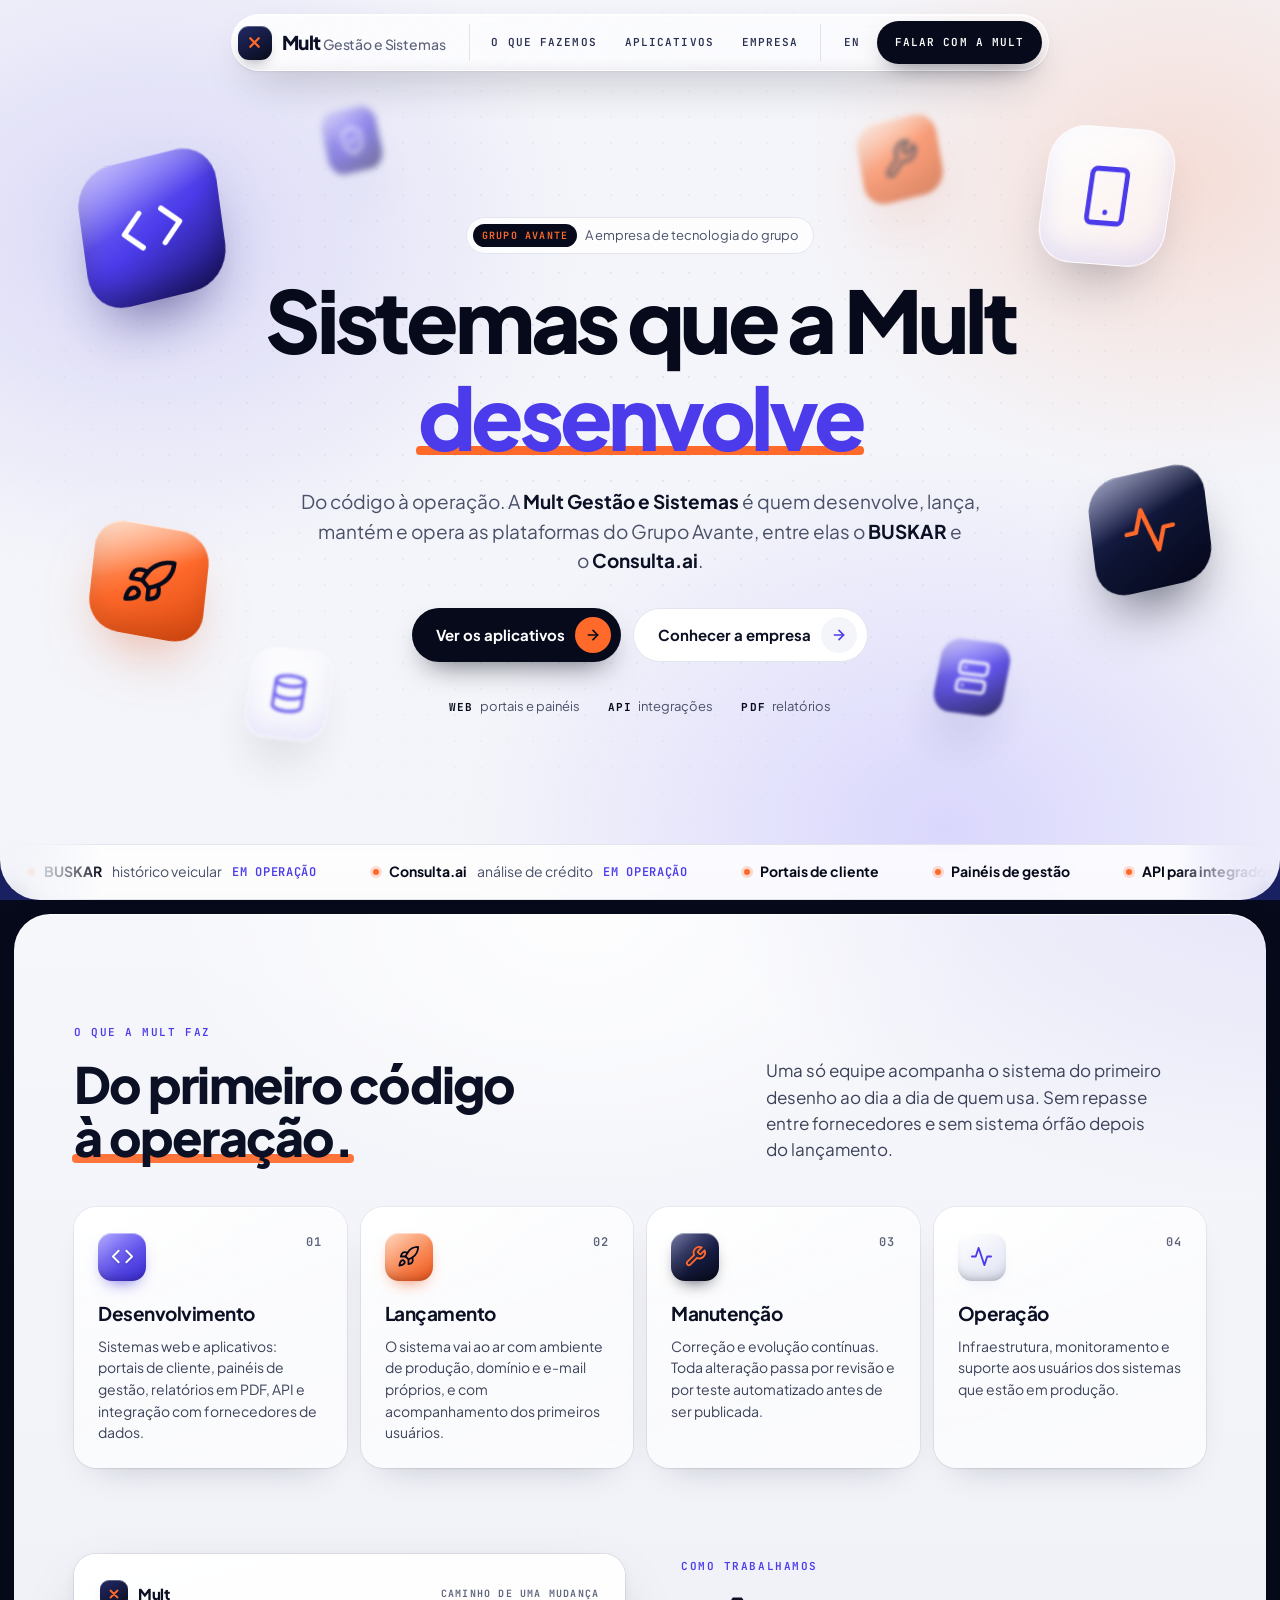
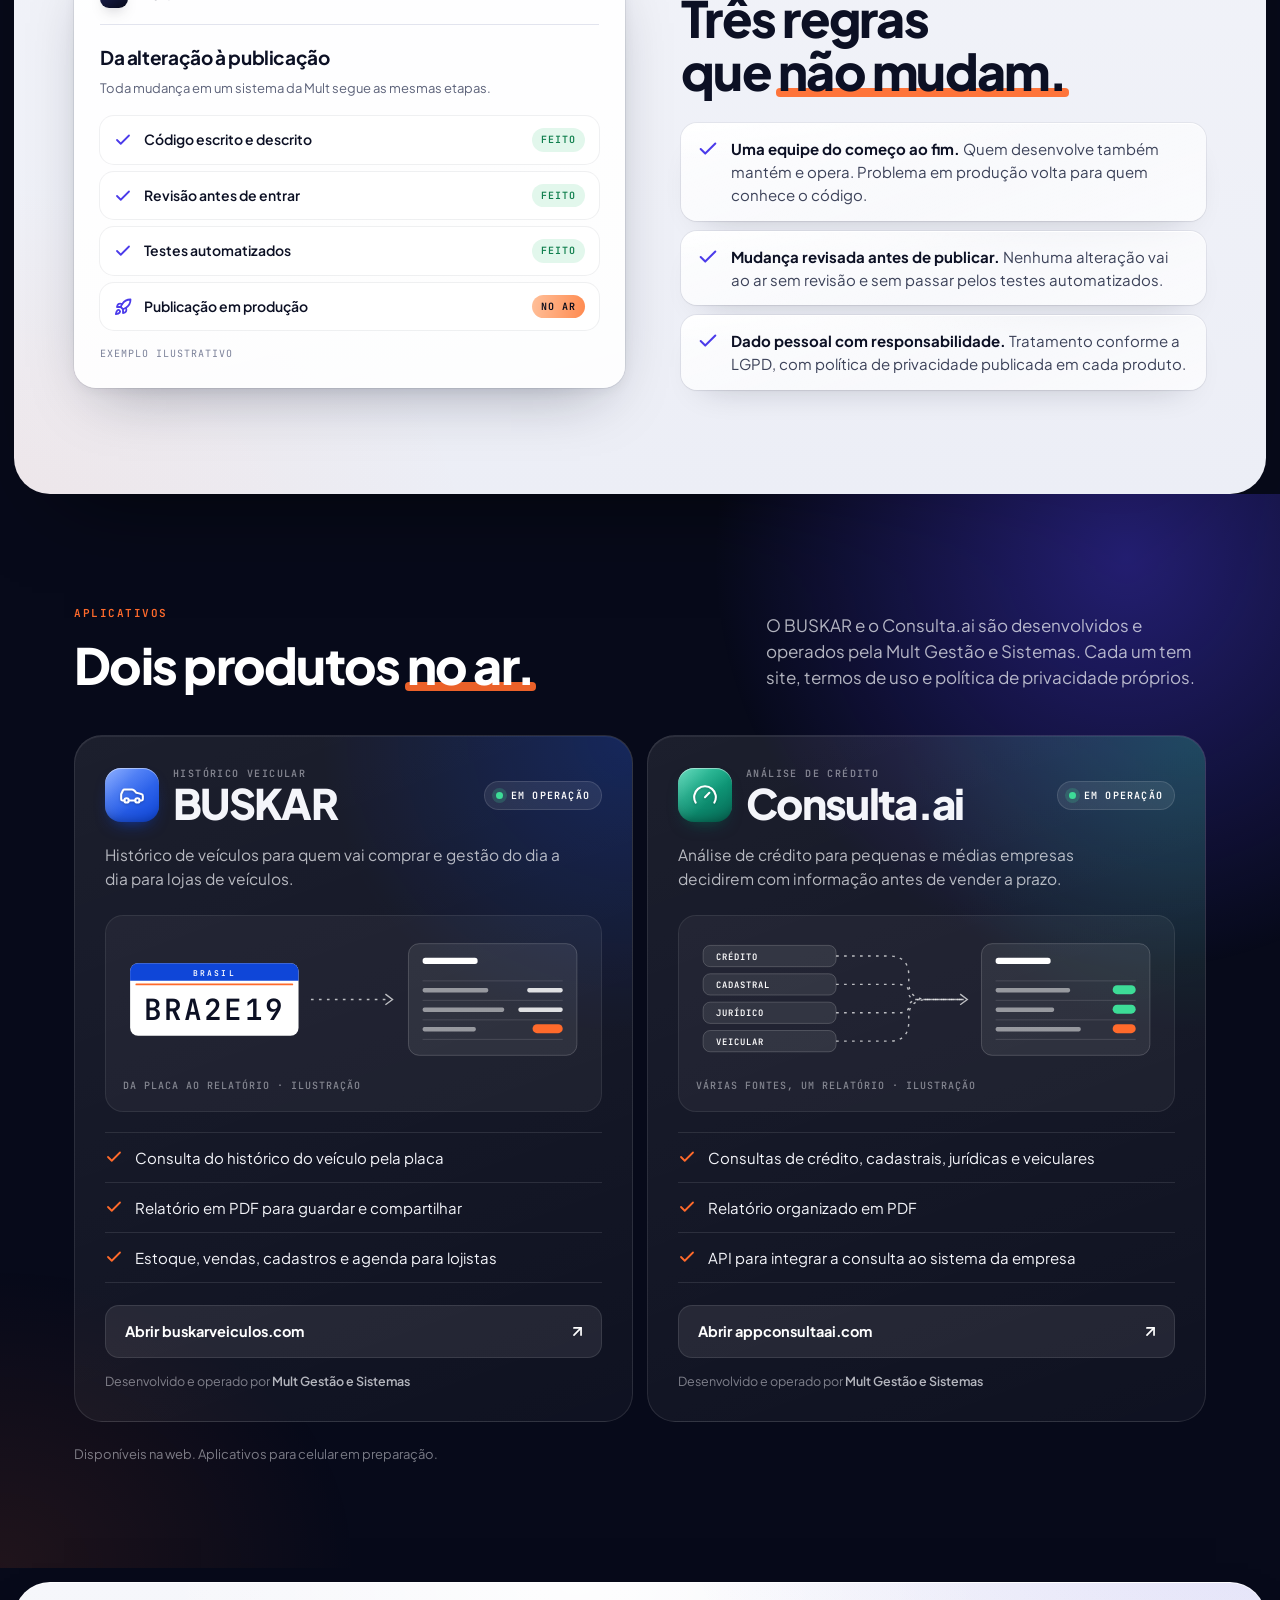
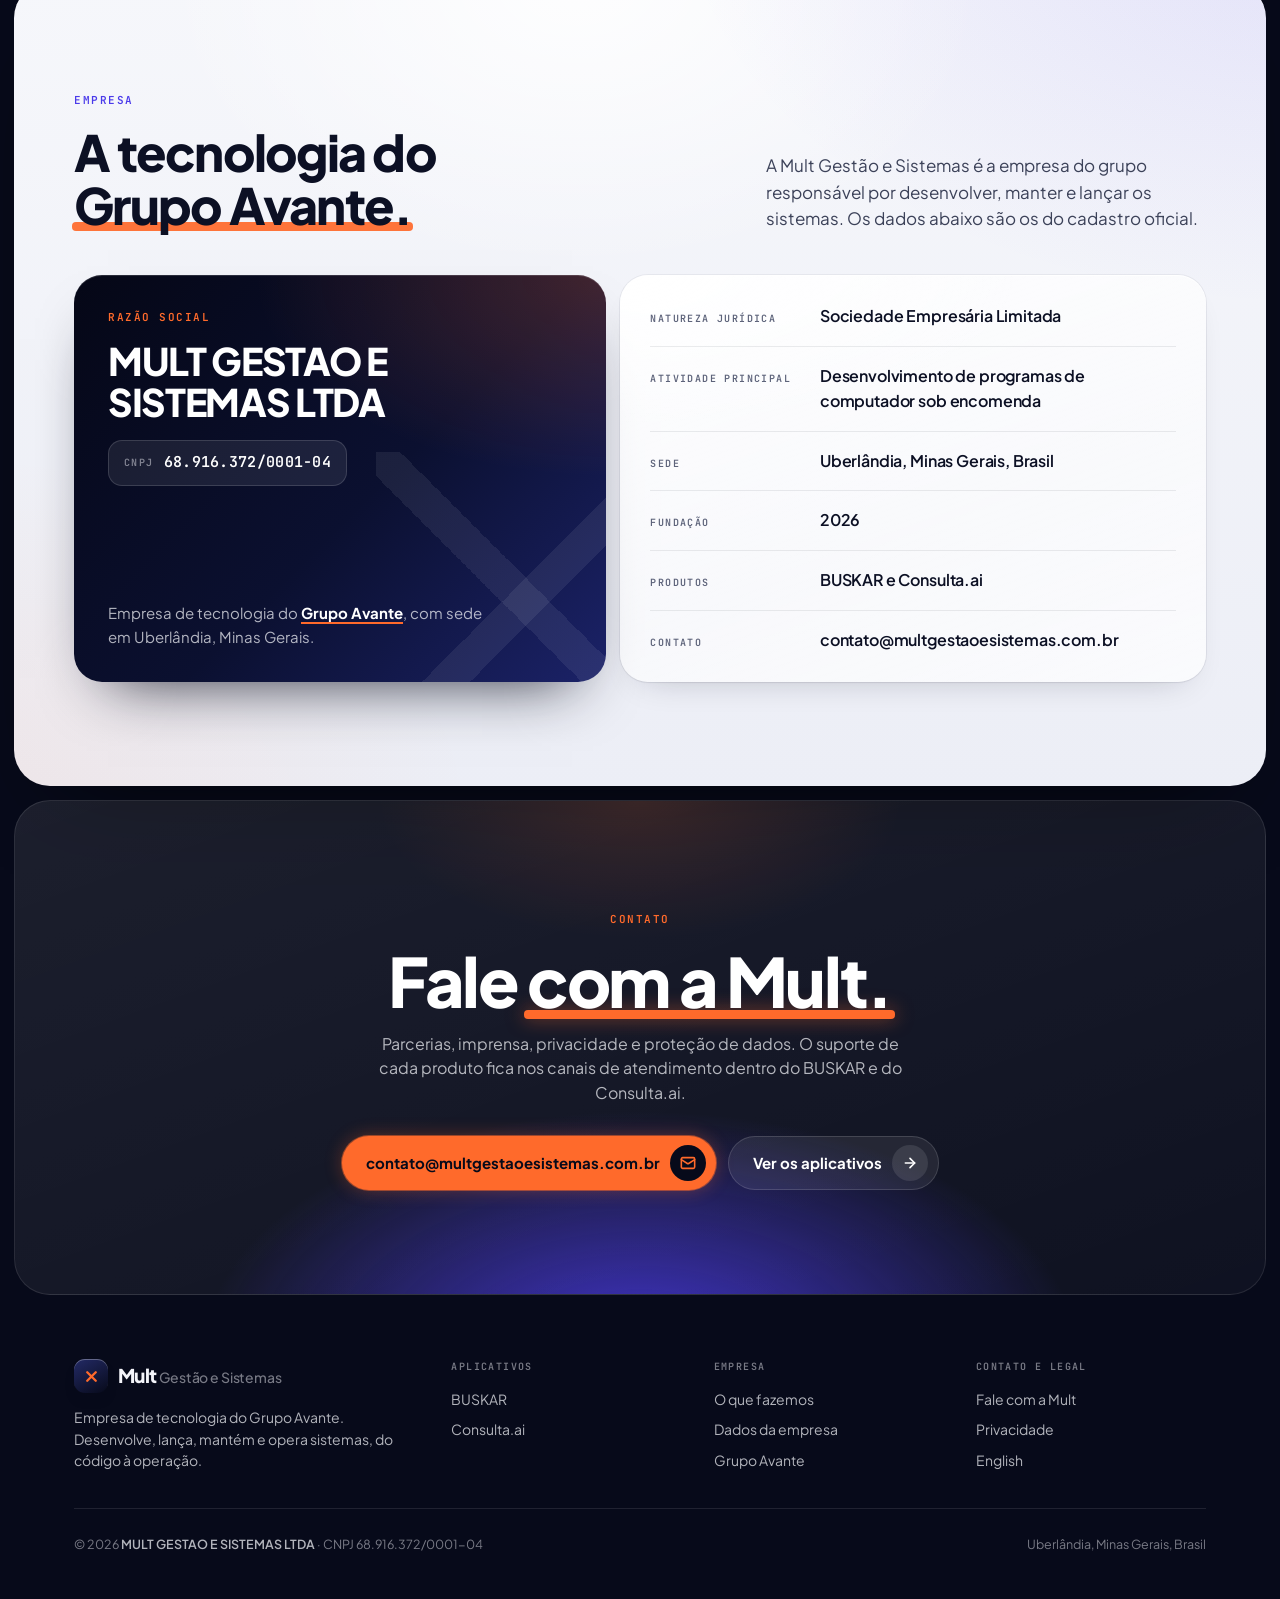
==== commit 6eba8f95: "Refaz o site na linguagem Placa e vidro: moldura noite, palcos claros e peças de vidro Referência: i" ====
--- a/index.html
+++ b/index.html
@@ -5,21 +5,22 @@
 <meta name="viewport" content="width=device-width, initial-scale=1">
 <title>Mult Gestão e Sistemas — tecnologia do Grupo Avante</title>
 <meta name="description" content="A Mult Gestão e Sistemas é a empresa de tecnologia do Grupo Avante. Desenvolve, lança, mantém e opera plataformas como o BUSKAR e o Consulta.ai.">
-<link rel="canonical" href="https://multgestaosistemas.com.br/">
-<link rel="alternate" hreflang="pt-BR" href="https://multgestaosistemas.com.br/">
-<link rel="alternate" hreflang="en" href="https://multgestaosistemas.com.br/en/">
+<link rel="canonical" href="https://multgestaoesistemas.com.br/">
+<link rel="alternate" hreflang="pt-BR" href="https://multgestaoesistemas.com.br/">
+<link rel="alternate" hreflang="en" href="https://multgestaoesistemas.com.br/en/">
 <meta property="og:type" content="website">
 <meta property="og:locale" content="pt_BR">
 <meta property="og:site_name" content="Mult Gestão e Sistemas">
 <meta property="og:title" content="Mult Gestão e Sistemas — do código à operação">
 <meta property="og:description" content="Empresa de tecnologia do Grupo Avante. Desenvolve, lança, mantém e opera o BUSKAR e o Consulta.ai.">
-<meta property="og:url" content="https://multgestaosistemas.com.br/">
-<meta name="theme-color" content="#f4f2ec">
+<meta property="og:url" content="https://multgestaoesistemas.com.br/">
+<meta name="theme-color" content="#070a1a">
 <link rel="icon" href="/assets/favicon.svg" type="image/svg+xml">
 <link rel="preconnect" href="https://fonts.googleapis.com">
 <link rel="preconnect" href="https://fonts.gstatic.com" crossorigin>
-<link href="https://fonts.googleapis.com/css2?family=Instrument+Serif:ital@0;1&family=JetBrains+Mono:wght@400;500&family=Plus+Jakarta+Sans:wght@400;500;600;700&display=swap" rel="stylesheet">
+<link href="https://fonts.googleapis.com/css2?family=JetBrains+Mono:wght@500;600&family=Plus+Jakarta+Sans:wght@400;500;600;700;800&display=swap" rel="stylesheet">
 <link rel="stylesheet" href="/assets/site.css">
+<script>document.documentElement.classList.add("js")</script>
 <script type="application/ld+json">
 {
   "@context": "https://schema.org",
@@ -27,8 +28,8 @@
   "name": "Mult Gestão e Sistemas",
   "legalName": "MULT GESTAO E SISTEMAS LTDA",
   "taxID": "68.916.372/0001-04",
-  "url": "https://multgestaosistemas.com.br/",
-  "email": "contato@multgestaosistemas.com.br",
+  "url": "https://multgestaoesistemas.com.br/",
+  "email": "contato@multgestaoesistemas.com.br",
   "foundingDate": "2026-09-01",
   "address": { "@type": "PostalAddress", "addressLocality": "Uberlândia", "addressRegion": "MG", "addressCountry": "BR" },
   "parentOrganization": { "@type": "Organization", "name": "Grupo Avante", "url": "https://avante360.com/" },
@@ -40,224 +41,319 @@
 </script>
 </head>
 <body>
+<svg width="0" height="0" style="position:absolute" aria-hidden="true">
+  <symbol id="i-x" viewBox="0 0 24 24"><path d="M6 6l12 12M18 6L6 18"/></symbol>
+  <symbol id="i-arrow" viewBox="0 0 24 24"><path d="M5 12h14"/><path d="m12 5 7 7-7 7"/></symbol>
+  <symbol id="i-out" viewBox="0 0 24 24"><path d="M7 7h10v10"/><path d="M7 17 17 7"/></symbol>
+  <symbol id="i-check" viewBox="0 0 24 24"><path d="M20 6 9 17l-5-5"/></symbol>
+  <symbol id="i-code" viewBox="0 0 24 24"><polyline points="16 18 22 12 16 6"/><polyline points="8 6 2 12 8 18"/></symbol>
+  <symbol id="i-rocket" viewBox="0 0 24 24"><path d="M4.5 16.5c-1.5 1.26-2 5-2 5s3.74-.5 5-2c.71-.84.7-2.13-.09-2.91a2.18 2.18 0 0 0-2.91-.09z"/><path d="m12 15-3-3a22 22 0 0 1 2-3.95A12.88 12.88 0 0 1 22 2c0 2.72-.78 7.5-6 11a22.35 22.35 0 0 1-4 2z"/><path d="M9 12H4s.55-3.03 2-4c1.62-1.08 5 0 5 0"/><path d="M12 15v5s3.03-.55 4-2c1.08-1.62 0-5 0-5"/></symbol>
+  <symbol id="i-wrench" viewBox="0 0 24 24"><path d="M14.7 6.3a1 1 0 0 0 0 1.4l1.6 1.6a1 1 0 0 0 1.4 0l3.77-3.77a6 6 0 0 1-7.94 7.94l-6.91 6.91a2.12 2.12 0 0 1-3-3l6.91-6.91a6 6 0 0 1 7.94-7.94l-3.76 3.76z"/></symbol>
+  <symbol id="i-pulse" viewBox="0 0 24 24"><path d="M22 12h-4l-3 9L9 3l-3 9H2"/></symbol>
+  <symbol id="i-phone" viewBox="0 0 24 24"><rect width="14" height="20" x="5" y="2" rx="2" ry="2"/><path d="M12 18h.01"/></symbol>
+  <symbol id="i-db" viewBox="0 0 24 24"><ellipse cx="12" cy="5" rx="9" ry="3"/><path d="M3 5V19A9 3 0 0 0 21 19V5"/><path d="M3 12A9 3 0 0 0 21 12"/></symbol>
+  <symbol id="i-server" viewBox="0 0 24 24"><rect width="20" height="8" x="2" y="2" rx="2" ry="2"/><rect width="20" height="8" x="2" y="14" rx="2" ry="2"/><line x1="6" x2="6.01" y1="6" y2="6"/><line x1="6" x2="6.01" y1="18" y2="18"/></symbol>
+  <symbol id="i-shield" viewBox="0 0 24 24"><path d="M20 13c0 5-3.5 7.5-7.66 8.95a1 1 0 0 1-.67-.01C7.5 20.5 4 18 4 13V6a1 1 0 0 1 1-1c2 0 4.5-1.2 6.24-2.72a1.17 1.17 0 0 1 1.52 0C14.51 3.81 17 5 19 5a1 1 0 0 1 1 1z"/><path d="m9 12 2 2 4-4"/></symbol>
+  <symbol id="i-car" viewBox="0 0 24 24"><path d="M19 17h2c.6 0 1-.4 1-1v-3c0-.9-.7-1.7-1.5-1.9C18.7 10.6 16 10 16 10s-1.3-1.4-2.2-2.3c-.5-.4-1.1-.7-1.8-.7H5c-.6 0-1.1.4-1.4.9l-1.4 2.9A3.7 3.7 0 0 0 2 12v4c0 .6.4 1 1 1h2"/><circle cx="7" cy="17" r="2"/><path d="M9 17h6"/><circle cx="17" cy="17" r="2"/></symbol>
+  <symbol id="i-gauge" viewBox="0 0 24 24"><path d="m12 14 4-4"/><path d="M3.34 19a10 10 0 1 1 17.32 0"/></symbol>
+  <symbol id="i-mail" viewBox="0 0 24 24"><rect width="20" height="16" x="2" y="4" rx="2"/><path d="m22 7-8.97 5.7a1.94 1.94 0 0 1-2.06 0L2 7"/></symbol>
+</svg>
+
 <a class="skip" href="#conteudo">Pular para o conteúdo</a>
 
-<header class="top">
+<nav class="nav" aria-label="Principal">
   <div class="wrap">
     <a class="brand" href="/" aria-label="Mult Gestão e Sistemas, início">
-      <svg viewBox="0 0 32 32" aria-hidden="true"><rect width="32" height="32" fill="#0f1317"/><path d="M10 10l12 12M22 10L10 22" stroke="#e8501f" stroke-width="3.4" stroke-linecap="square"/></svg>
+      <span class="mk"><svg><use href="#i-x"/></svg></span>
       <span>Mult <small>Gestão e Sistemas</small></span>
     </a>
-    <nav class="nav" aria-label="Principal">
+    <div class="links">
       <a href="#o-que-fazemos">O que fazemos</a>
       <a href="#aplicativos">Aplicativos</a>
       <a href="#empresa">Empresa</a>
-      <a class="keep" href="#contato">Contato</a>
+    </div>
+    <div class="nav-cta">
       <a class="lang" href="/en/" hreflang="en" lang="en">EN</a>
-    </nav>
+      <a class="falar" href="#contato">Falar com a Mult</a>
+    </div>
+  </div>
+</nav>
+
+<main id="conteudo">
+
+<header class="hero">
+  <div class="float-field" aria-hidden="true">
+    <div class="par" id="par">
+      <div class="tile" style="--s:150px;--sm:84px;--x:6%;--y:17%;--mx:-7%;--my:13%;--rx:14deg;--ry:-22deg;--rz:-8deg;--d:9s;--dl:-2s"><div class="obj g-ind"><svg><use href="#i-code"/></svg></div></div>
+      <div class="tile far" style="--s:92px;--x:19%;--y:72%;--rx:-10deg;--ry:26deg;--rz:10deg;--d:11s;--dl:-6s;--f:blur(1.5px);--o:.8"><div class="obj g-clear"><svg><use href="#i-db"/></svg></div></div>
+      <div class="tile" style="--s:118px;--sm:70px;--x:7%;--y:58%;--mx:-7%;--my:64%;--rx:18deg;--ry:14deg;--rz:6deg;--d:10s;--dl:-4s"><div class="obj g-acc"><svg><use href="#i-rocket"/></svg></div></div>
+      <div class="tile far" style="--s:64px;--x:25%;--y:12%;--rx:-6deg;--ry:-30deg;--rz:-14deg;--d:8s;--dl:-1s;--f:blur(3px);--o:.55"><div class="obj g-ind"><svg><use href="#i-shield"/></svg></div></div>
+      <div class="tile" style="--s:140px;--sm:78px;--x:81%;--y:14%;--mx:88%;--my:13%;--rx:-12deg;--ry:24deg;--rz:9deg;--d:10s;--dl:-7s"><div class="obj g-clear"><svg><use href="#i-phone"/></svg></div></div>
+      <div class="tile far" style="--s:84px;--x:67%;--y:13%;--rx:12deg;--ry:-18deg;--rz:-10deg;--d:9s;--dl:-3s;--f:blur(2.5px);--o:.6"><div class="obj g-acc"><svg><use href="#i-wrench"/></svg></div></div>
+      <div class="tile" style="--s:124px;--sm:72px;--x:85%;--y:52%;--mx:88%;--my:56%;--rx:16deg;--ry:-20deg;--rz:-7deg;--d:11s;--dl:-5s"><div class="obj g-deep"><svg><use href="#i-pulse"/></svg></div></div>
+      <div class="tile far" style="--s:76px;--x:73%;--y:71%;--rx:-14deg;--ry:22deg;--rz:12deg;--d:8.5s;--dl:-8s;--f:blur(1.5px);--o:.85"><div class="obj g-ind"><svg><use href="#i-server"/></svg></div></div>
+    </div>
+  </div>
+
+  <div class="hero-copy">
+    <span class="pill rv"><span>Grupo Avante</span> A empresa de tecnologia do grupo</span>
+    <h1 class="rv">Sistemas que a Mult
+      <span class="rot-wrap" id="rot" aria-live="polite">
+        <span class="rot on"><em>desenvolve</em></span>
+        <span class="rot"><em>coloca no ar</em></span>
+        <span class="rot"><em>mantém</em></span>
+        <span class="rot"><em>opera</em></span>
+      </span>
+    </h1>
+    <p class="hero-sub rv">Do código à operação. A <b>Mult Gestão e Sistemas</b> é quem desenvolve, lança, mantém e opera as plataformas do Grupo Avante, entre elas o <b>BUSKAR</b> e o <b>Consulta.ai</b>.</p>
+    <div class="hero-ctas rv">
+      <a class="btn btn-dark" href="#aplicativos">Ver os aplicativos <i><svg class="ico"><use href="#i-arrow"/></svg></i></a>
+      <a class="btn btn-light" href="#empresa">Conhecer a empresa <i><svg class="ico"><use href="#i-arrow"/></svg></i></a>
+    </div>
+    <div class="hero-facts rv">
+      <span><b>Web</b>portais e painéis</span>
+      <span><b>API</b>integrações</span>
+      <span><b>PDF</b>relatórios</span>
+    </div>
+  </div>
+
+  <div class="ticker" aria-label="O que a Mult constrói e opera">
+    <div class="ticker-track">
+      <div class="ticker-item"><b>BUSKAR</b> histórico veicular <strong>em operação</strong></div>
+      <div class="ticker-item"><b>Consulta.ai</b> análise de crédito <strong>em operação</strong></div>
+      <div class="ticker-item"><b>Portais de cliente</b></div>
+      <div class="ticker-item"><b>Painéis de gestão</b></div>
+      <div class="ticker-item"><b>API para integradores</b></div>
+      <div class="ticker-item"><b>Relatórios em PDF</b></div>
+      <div class="ticker-item"><b>E-mail transacional</b></div>
+      <div class="ticker-item"><b>Monitoramento em produção</b></div>
+      <div class="ticker-item"><b>Aplicativos para celular</b> <strong>em preparação</strong></div>
+      <div class="ticker-item" aria-hidden="true"><b>BUSKAR</b> histórico veicular <strong>em operação</strong></div>
+      <div class="ticker-item" aria-hidden="true"><b>Consulta.ai</b> análise de crédito <strong>em operação</strong></div>
+      <div class="ticker-item" aria-hidden="true"><b>Portais de cliente</b></div>
+      <div class="ticker-item" aria-hidden="true"><b>Painéis de gestão</b></div>
+      <div class="ticker-item" aria-hidden="true"><b>API para integradores</b></div>
+      <div class="ticker-item" aria-hidden="true"><b>Relatórios em PDF</b></div>
+      <div class="ticker-item" aria-hidden="true"><b>E-mail transacional</b></div>
+      <div class="ticker-item" aria-hidden="true"><b>Monitoramento em produção</b></div>
+      <div class="ticker-item" aria-hidden="true"><b>Aplicativos para celular</b> <strong>em preparação</strong></div>
+    </div>
   </div>
 </header>
 
-<main id="conteudo">
-
-  <section class="hero">
-    <div class="wrap">
-      <div>
-        <p class="eyebrow"><i></i><b>Empresa de tecnologia</b> do Grupo Avante</p>
-        <h1>Do código<br><em>à operação.</em></h1>
-        <p class="lede">A <strong>Mult Gestão e Sistemas</strong> desenvolve, lança, mantém e opera as plataformas do Grupo Avante, entre elas o <strong>BUSKAR</strong> e o <strong>Consulta.ai</strong>.</p>
-        <div class="cta">
-          <a class="btn" href="#aplicativos">Ver os aplicativos
-            <svg viewBox="0 0 16 16" fill="none" stroke="currentColor" stroke-width="1.8" aria-hidden="true"><path d="M2 8h12M9 3l5 5-5 5"/></svg>
-          </a>
-          <a class="more" href="mailto:contato@multgestaosistemas.com.br">Falar com a Mult
-            <svg viewBox="0 0 16 16" fill="none" stroke="currentColor" stroke-width="1.8" aria-hidden="true"><path d="M2 8h12M9 3l5 5-5 5"/></svg>
-          </a>
+<section class="palco" id="o-que-fazemos">
+  <div class="wrap">
+    <div class="head">
+      <div class="rv">
+        <span class="eyebrow">O que a Mult faz</span>
+        <h2>Do primeiro código<br><em class="grifo">à operação.</em></h2>
+      </div>
+      <p class="lead rv">Uma só equipe acompanha o sistema do primeiro desenho ao dia a dia de quem usa. Sem repasse entre fornecedores e sem sistema órfão depois do lançamento.</p>
+    </div>
+    <ul class="svc">
+      <li class="rv"><span class="n">01</span><span class="ic"><svg class="ico"><use href="#i-code"/></svg></span><h3>Desenvolvimento</h3><p>Sistemas web e aplicativos: portais de cliente, painéis de gestão, relatórios em PDF, API e integração com fornecedores de dados.</p></li>
+      <li class="rv"><span class="n">02</span><span class="ic acc"><svg class="ico"><use href="#i-rocket"/></svg></span><h3>Lançamento</h3><p>O sistema vai ao ar com ambiente de produção, domínio e e-mail próprios, e com acompanhamento dos primeiros usuários.</p></li>
+      <li class="rv"><span class="n">03</span><span class="ic deep"><svg class="ico"><use href="#i-wrench"/></svg></span><h3>Manutenção</h3><p>Correção e evolução contínuas. Toda alteração passa por revisão e por teste automatizado antes de ser publicada.</p></li>
+      <li class="rv"><span class="n">04</span><span class="ic clear"><svg class="ico"><use href="#i-pulse"/></svg></span><h3>Operação</h3><p>Infraestrutura, monitoramento e suporte aos usuários dos sistemas que estão em produção.</p></li>
+    </ul>
+
+    <div class="report">
+      <div class="doc rv" aria-label="Exemplo ilustrativo do caminho de uma mudança até a publicação">
+        <div class="doc-top">
+          <span class="brand"><span class="mk"><svg><use href="#i-x"/></svg></span>Mult</span>
+          <span>Caminho de uma mudança</span>
         </div>
-      </div>
-
-      <aside class="panel" aria-label="Ciclo de trabalho da Mult">
-        <div class="panel-head"><span><span class="dot"></span>Ciclo de trabalho</span><span>Mult / 01</span></div>
-        <div class="cycle">
-          <div class="stage"><span>01</span><b>Desenvolver</b><p>Produto web e aplicativo, do banco de dados à tela.</p></div>
-          <div class="stage"><span>02</span><b>Lançar</b><p>Publicação em produção, com domínio e e-mail próprios.</p></div>
-          <div class="stage"><span>03</span><b>Manter</b><p>Correção e evolução contínuas, com revisão a cada mudança.</p></div>
-          <div class="stage"><span>04</span><b>Operar</b><p>Infraestrutura, monitoramento e suporte a quem usa.</p></div>
+        <p class="doc-h">Da alteração à publicação</p>
+        <p class="doc-s">Toda mudança em um sistema da Mult segue as mesmas etapas.</p>
+        <ul class="doc-rows">
+          <li><svg class="ico"><use href="#i-check"/></svg>Código escrito e descrito<span>Feito</span></li>
+          <li><svg class="ico"><use href="#i-check"/></svg>Revisão antes de entrar<span>Feito</span></li>
+          <li><svg class="ico"><use href="#i-check"/></svg>Testes automatizados<span>Feito</span></li>
+          <li class="on"><svg class="ico"><use href="#i-rocket"/></svg>Publicação em produção<span>No ar</span></li>
+        </ul>
+        <p class="doc-foot">Exemplo ilustrativo</p>
+      </div>
+      <div class="rv">
+        <span class="eyebrow">Como trabalhamos</span>
+        <h2>Três regras que <em class="grifo">não mudam.</em></h2>
+        <ul class="checks">
+          <li><svg class="ico"><use href="#i-check"/></svg><span><b>Uma equipe do começo ao fim.</b> Quem desenvolve também mantém e opera. Problema em produção volta para quem conhece o código.</span></li>
+          <li><svg class="ico"><use href="#i-check"/></svg><span><b>Mudança revisada antes de publicar.</b> Nenhuma alteração vai ao ar sem revisão e sem passar pelos testes automatizados.</span></li>
+          <li><svg class="ico"><use href="#i-check"/></svg><span><b>Dado pessoal com responsabilidade.</b> Tratamento conforme a LGPD, com política de privacidade publicada em cada produto.</span></li>
+        </ul>
+      </div>
+    </div>
+  </div>
+</section>
+
+<section class="dark" id="aplicativos">
+  <div class="wrap">
+    <div class="head">
+      <div class="rv">
+        <span class="eyebrow">Aplicativos</span>
+        <h2>Dois produtos <em class="grifo">no ar.</em></h2>
+      </div>
+      <p class="lead rv">O BUSKAR e o Consulta.ai são desenvolvidos e operados pela Mult Gestão e Sistemas. Cada um tem site, termos de uso e política de privacidade próprios.</p>
+    </div>
+
+    <div class="apps">
+      <article class="app buskar rv">
+        <div class="app-top">
+          <span class="ic"><svg class="ico"><use href="#i-car"/></svg></span>
+          <div><p class="k">Histórico veicular</p><h3>BUSKAR</h3></div>
+          <span class="live">Em operação</span>
         </div>
-        <div class="live">
-          <a href="https://buskarveiculos.com/" rel="noopener">BUSKAR <small>Em operação ↗</small></a>
-          <a href="https://appconsultaai.com/institucional" rel="noopener">Consulta.ai <small>Em operação ↗</small></a>
+        <p>Histórico de veículos para quem vai comprar e gestão do dia a dia para lojas de veículos.</p>
+        <figure class="art">
+          <svg viewBox="0 0 520 150" role="img" aria-label="Ilustração: da placa do veículo ao relatório de histórico">
+            <rect x="8" y="34" width="190" height="82" rx="9" fill="#fff"/>
+            <path d="M8 43a9 9 0 0 1 9-9h172a9 9 0 0 1 9 9v11H8z" fill="#0f46d8"/>
+            <text x="103" y="49" text-anchor="middle" font-family="JetBrains Mono, monospace" font-size="9" font-weight="600" fill="#fff" letter-spacing="2.4">BRASIL</text>
+            <text x="103" y="98" text-anchor="middle" font-family="JetBrains Mono, monospace" font-size="33" font-weight="600" fill="#0c1024" letter-spacing="2.5">BRA2E19</text>
+            <rect class="scan" x="14" y="57" width="178" height="2" rx="1" fill="#ff6a2b"/>
+            <path class="flow" d="M212 75h88" stroke="rgba(255,255,255,.7)" stroke-width="1.6" fill="none"/>
+            <path d="M296 69l8 6-8 6" fill="none" stroke="rgba(255,255,255,.7)" stroke-width="1.6"/>
+            <rect x="322" y="12" width="190" height="126" rx="12" fill="rgba(255,255,255,.07)" stroke="rgba(255,255,255,.2)"/>
+            <rect x="338" y="28" width="62" height="7" rx="3" fill="#fff"/>
+            <g stroke="rgba(255,255,255,.14)"><path d="M338 54h158M338 76h158M338 98h158M338 120h158"/></g>
+            <g fill="rgba(255,255,255,.5)"><rect x="338" y="62" width="74" height="5" rx="2"/><rect x="338" y="84" width="92" height="5" rx="2"/><rect x="338" y="106" width="60" height="5" rx="2"/></g>
+            <g fill="rgba(255,255,255,.85)"><rect x="456" y="62" width="40" height="5" rx="2"/><rect x="446" y="84" width="50" height="5" rx="2"/></g>
+            <rect x="462" y="103" width="34" height="10" rx="5" fill="#ff6a2b"/>
+          </svg>
+          <figcaption>Da placa ao relatório · ilustração</figcaption>
+        </figure>
+        <ul class="facts">
+          <li><svg class="ico"><use href="#i-check"/></svg>Consulta do histórico do veículo pela placa</li>
+          <li><svg class="ico"><use href="#i-check"/></svg>Relatório em PDF para guardar e compartilhar</li>
+          <li><svg class="ico"><use href="#i-check"/></svg>Estoque, vendas, cadastros e agenda para lojistas</li>
+        </ul>
+        <a class="want" href="https://buskarveiculos.com/" rel="noopener">Abrir buskarveiculos.com <svg class="ico"><use href="#i-out"/></svg></a>
+        <p class="by">Desenvolvido e operado por <b>Mult Gestão e Sistemas</b></p>
+      </article>
+
+      <article class="app consulta rv">
+        <div class="app-top">
+          <span class="ic"><svg class="ico"><use href="#i-gauge"/></svg></span>
+          <div><p class="k">Análise de crédito</p><h3>Consulta.ai</h3></div>
+          <span class="live">Em operação</span>
         </div>
-      </aside>
-    </div>
-  </section>
-
-  <section class="sec" id="o-que-fazemos">
-    <div class="wrap">
-      <div class="sec-head rv">
-        <div>
-          <p class="eyebrow"><i></i><b>01</b> O que fazemos</p>
-          <h2>Quem escreve o código <em>é quem cuida dele.</em></h2>
-        </div>
-        <p>Uma só equipe acompanha o sistema do primeiro desenho ao dia a dia de quem usa. Sem repasse entre fornecedores, sem sistema órfão depois do lançamento.</p>
-      </div>
-      <ul class="index">
-        <li class="rv"><span>01</span><h3>Desenvolvimento</h3><p>Sistemas web e aplicativos para celular: portais de cliente, painéis de gestão, relatórios em PDF, API para integradores e integração com fornecedores de dados.</p></li>
-        <li class="rv"><span>02</span><h3>Lançamento</h3><p>Colocamos o sistema no ar: ambiente de produção, domínio, e-mail transacional e acompanhamento dos primeiros usuários.</p></li>
-        <li class="rv"><span>03</span><h3>Manutenção</h3><p>Correção e evolução contínuas. Toda alteração passa por revisão e por teste automatizado antes de ser publicada.</p></li>
-        <li class="rv"><span>04</span><h3>Operação</h3><p>Infraestrutura, monitoramento e suporte aos usuários dos sistemas que estão em produção.</p></li>
-      </ul>
-    </div>
-  </section>
-
-  <section class="sec" id="aplicativos">
-    <div class="wrap">
-      <div class="sec-head rv">
-        <div>
-          <p class="eyebrow"><i></i><b>02</b> Aplicativos</p>
-          <h2>Dois produtos <em>no ar.</em></h2>
-        </div>
-        <p>O BUSKAR e o Consulta.ai são desenvolvidos e operados pela Mult Gestão e Sistemas. Cada um tem site, termos de uso e política de privacidade próprios.</p>
-      </div>
-
-      <div class="apps rv">
-        <article class="app">
-          <p class="app-tag"><b><i style="background:#0f46d8"></i>App / 01</b><span>Histórico veicular</span></p>
-          <h3>BUSKAR</h3>
-          <p>Histórico de veículos para quem vai comprar e gestão do dia a dia para lojas de veículos.</p>
-          <figure class="art">
-            <svg viewBox="0 0 520 150" role="img" aria-label="Ilustração: da placa do veículo ao relatório de histórico">
-              <rect x="8" y="34" width="190" height="82" rx="7" fill="#fff" stroke="#0f1317" stroke-width="2"/>
-              <rect x="8" y="34" width="190" height="20" rx="7" fill="#0f46d8"/><rect x="8" y="46" width="190" height="8" fill="#0f46d8"/>
-              <text x="103" y="49" text-anchor="middle" font-family="JetBrains Mono, monospace" font-size="9" fill="#fff" letter-spacing="2.4">BRASIL</text>
-              <text x="103" y="98" text-anchor="middle" font-family="JetBrains Mono, monospace" font-size="33" font-weight="500" fill="#0f1317" letter-spacing="2.5">BRA2E19</text>
-              <rect class="scan" x="14" y="57" width="178" height="2" fill="#e8501f" opacity=".85"/>
-              <path class="flow" d="M210 75h92" stroke="#0f1317" stroke-width="1.6"/>
-              <path d="M298 69l8 6-8 6" fill="none" stroke="#0f1317" stroke-width="1.6"/>
-              <rect x="322" y="12" width="190" height="126" fill="#fff" stroke="#0f1317" stroke-width="2"/>
-              <rect x="338" y="28" width="62" height="7" fill="#0f1317"/>
-              <g stroke="#d6d2c6" stroke-width="1"><path d="M338 54h158M338 76h158M338 98h158M338 120h158"/></g>
-              <g fill="#5a626c"><rect x="338" y="62" width="74" height="5"/><rect x="338" y="84" width="92" height="5"/><rect x="338" y="106" width="60" height="5"/></g>
-              <g fill="#0f1317"><rect x="456" y="62" width="40" height="5"/><rect x="446" y="84" width="50" height="5"/></g>
-              <rect x="462" y="104" width="34" height="9" fill="#e8501f"/>
-            </svg>
-            <figcaption>Da placa ao relatório · ilustração</figcaption>
-          </figure>
-          <ul class="facts">
-            <li>Consulta do histórico do veículo pela placa</li>
-            <li>Relatório em PDF para guardar e compartilhar</li>
-            <li>Estoque, vendas, cadastros e agenda para lojistas</li>
-          </ul>
-          <div class="app-foot">
-            <small>Desenvolvido e operado por <b>Mult Gestão e Sistemas</b></small>
-            <a class="more" href="https://buskarveiculos.com/" rel="noopener">buskarveiculos.com
-              <svg viewBox="0 0 16 16" fill="none" stroke="currentColor" stroke-width="1.8" aria-hidden="true"><path d="M4 12L12 4M6 4h6v6"/></svg>
-            </a>
-          </div>
-        </article>
-
-        <article class="app">
-          <p class="app-tag"><b><i style="background:#1f8a4a"></i>App / 02</b><span>Análise de crédito</span></p>
-          <h3>Consulta.ai</h3>
-          <p>Análise de crédito para pequenas e médias empresas decidirem com informação antes de vender a prazo.</p>
-          <figure class="art">
-            <svg viewBox="0 0 520 150" role="img" aria-label="Ilustração: várias fontes de dados reunidas em um relatório">
-              <g font-family="JetBrains Mono, monospace" font-size="10" fill="#0f1317" letter-spacing="1">
-                <rect x="8" y="14" width="150" height="24" fill="#fff" stroke="#0f1317" stroke-width="1.6"/><text x="20" y="30">CRÉDITO</text>
-                <rect x="8" y="46" width="150" height="24" fill="#fff" stroke="#0f1317" stroke-width="1.6"/><text x="20" y="62">CADASTRAL</text>
-                <rect x="8" y="78" width="150" height="24" fill="#fff" stroke="#0f1317" stroke-width="1.6"/><text x="20" y="94">JURÍDICO</text>
-                <rect x="8" y="110" width="150" height="24" fill="#fff" stroke="#0f1317" stroke-width="1.6"/><text x="20" y="126">VEICULAR</text>
-              </g>
-              <g class="flow" fill="none" stroke="#0f1317" stroke-width="1.6">
-                <path d="M158 26h60q22 0 22 22v8q0 19 22 19h40"/>
-                <path d="M158 58h70q12 0 12 9t12 8h50"/>
-                <path d="M158 90h70q12 0 12-7t12-8h50"/>
-                <path d="M158 122h60q22 0 22-22v-6q0-19 22-19h40"/>
-              </g>
-              <path d="M298 69l8 6-8 6" fill="none" stroke="#0f1317" stroke-width="1.6"/>
-              <rect x="322" y="12" width="190" height="126" fill="#fff" stroke="#0f1317" stroke-width="2"/>
-              <rect x="338" y="28" width="62" height="7" fill="#0f1317"/>
-              <g stroke="#d6d2c6" stroke-width="1"><path d="M338 54h158M338 76h158M338 98h158M338 120h158"/></g>
-              <g fill="#5a626c"><rect x="338" y="62" width="84" height="5"/><rect x="338" y="84" width="66" height="5"/><rect x="338" y="106" width="96" height="5"/></g>
-              <g fill="#1f8a4a"><rect x="470" y="60" width="26" height="9"/><rect x="470" y="82" width="26" height="9"/></g>
-              <rect x="470" y="104" width="26" height="9" fill="#e8501f"/>
-            </svg>
-            <figcaption>Várias fontes, um relatório · ilustração</figcaption>
-          </figure>
-          <ul class="facts">
-            <li>Consultas de crédito, cadastrais, jurídicas e veiculares</li>
-            <li>Relatório organizado em PDF</li>
-            <li>API para integrar a consulta ao sistema da empresa</li>
-          </ul>
-          <div class="app-foot">
-            <small>Desenvolvido e operado por <b>Mult Gestão e Sistemas</b></small>
-            <a class="more" href="https://appconsultaai.com/institucional" rel="noopener">appconsultaai.com
-              <svg viewBox="0 0 16 16" fill="none" stroke="currentColor" stroke-width="1.8" aria-hidden="true"><path d="M4 12L12 4M6 4h6v6"/></svg>
-            </a>
-          </div>
-        </article>
-      </div>
-      <p class="note rv">Disponíveis na web. Aplicativos para celular em preparação.</p>
-    </div>
-  </section>
-
-  <section class="sec" id="como-trabalhamos">
-    <div class="wrap">
-      <div class="sec-head rv">
-        <div>
-          <p class="eyebrow"><i></i><b>03</b> Como trabalhamos</p>
-          <h2>Três regras <em>que não mudam.</em></h2>
-        </div>
-        <p>Valem para qualquer sistema que a Mult coloca no ar, do primeiro dia de desenvolvimento ao atendimento de quem usa.</p>
-      </div>
-      <div class="grid3 rv">
-        <div><span>A</span><h3>Uma equipe do começo ao fim</h3><p>Quem desenvolve também mantém e opera. Problema em produção volta para quem conhece o código.</p></div>
-        <div><span>B</span><h3>Mudança revisada antes de publicar</h3><p>Nenhuma alteração vai ao ar sem revisão e sem passar pelos testes automatizados.</p></div>
-        <div><span>C</span><h3>Dado pessoal com responsabilidade</h3><p>Tratamento conforme a LGPD, com política de privacidade publicada em cada produto.</p></div>
-      </div>
-    </div>
-  </section>
-
-  <section class="sec dark" id="empresa">
-    <div class="wrap">
-      <div class="sec-head rv">
-        <div>
-          <p class="eyebrow"><i></i><b>04</b> Empresa</p>
-          <h2>A tecnologia <em>do Grupo Avante.</em></h2>
-        </div>
-        <p>A Mult Gestão e Sistemas é a empresa do <a href="https://avante360.com/" rel="noopener">Grupo Avante</a> responsável por desenvolver, manter e lançar os sistemas do grupo.</p>
+        <p>Análise de crédito para pequenas e médias empresas decidirem com informação antes de vender a prazo.</p>
+        <figure class="art">
+          <svg viewBox="0 0 520 150" role="img" aria-label="Ilustração: várias fontes de dados reunidas em um relatório">
+            <g font-family="JetBrains Mono, monospace" font-size="10" font-weight="600" fill="#fff" letter-spacing="1.2">
+              <rect x="8" y="14" width="150" height="24" rx="8" fill="rgba(255,255,255,.08)" stroke="rgba(255,255,255,.2)"/><text x="22" y="30">CRÉDITO</text>
+              <rect x="8" y="46" width="150" height="24" rx="8" fill="rgba(255,255,255,.08)" stroke="rgba(255,255,255,.2)"/><text x="22" y="62">CADASTRAL</text>
+              <rect x="8" y="78" width="150" height="24" rx="8" fill="rgba(255,255,255,.08)" stroke="rgba(255,255,255,.2)"/><text x="22" y="94">JURÍDICO</text>
+              <rect x="8" y="110" width="150" height="24" rx="8" fill="rgba(255,255,255,.08)" stroke="rgba(255,255,255,.2)"/><text x="22" y="126">VEICULAR</text>
+            </g>
+            <g class="flow" fill="none" stroke="rgba(255,255,255,.7)" stroke-width="1.6">
+              <path d="M158 26h60q22 0 22 22v8q0 19 22 19h40"/>
+              <path d="M158 58h70q12 0 12 9t12 8h50"/>
+              <path d="M158 90h70q12 0 12-7t12-8h50"/>
+              <path d="M158 122h60q22 0 22-22v-6q0-19 22-19h40"/>
+            </g>
+            <path d="M298 69l8 6-8 6" fill="none" stroke="rgba(255,255,255,.7)" stroke-width="1.6"/>
+            <rect x="322" y="12" width="190" height="126" rx="12" fill="rgba(255,255,255,.07)" stroke="rgba(255,255,255,.2)"/>
+            <rect x="338" y="28" width="62" height="7" rx="3" fill="#fff"/>
+            <g stroke="rgba(255,255,255,.14)"><path d="M338 54h158M338 76h158M338 98h158M338 120h158"/></g>
+            <g fill="rgba(255,255,255,.5)"><rect x="338" y="62" width="84" height="5" rx="2"/><rect x="338" y="84" width="66" height="5" rx="2"/><rect x="338" y="106" width="96" height="5" rx="2"/></g>
+            <g fill="#3ddc97"><rect x="470" y="59" width="26" height="10" rx="5"/><rect x="470" y="81" width="26" height="10" rx="5"/></g>
+            <rect x="470" y="103" width="26" height="10" rx="5" fill="#ff6a2b"/>
+          </svg>
+          <figcaption>Várias fontes, um relatório · ilustração</figcaption>
+        </figure>
+        <ul class="facts">
+          <li><svg class="ico"><use href="#i-check"/></svg>Consultas de crédito, cadastrais, jurídicas e veiculares</li>
+          <li><svg class="ico"><use href="#i-check"/></svg>Relatório organizado em PDF</li>
+          <li><svg class="ico"><use href="#i-check"/></svg>API para integrar a consulta ao sistema da empresa</li>
+        </ul>
+        <a class="want" href="https://appconsultaai.com/institucional" rel="noopener">Abrir appconsultaai.com <svg class="ico"><use href="#i-out"/></svg></a>
+        <p class="by">Desenvolvido e operado por <b>Mult Gestão e Sistemas</b></p>
+      </article>
+    </div>
+    <p class="apps-note rv">Disponíveis na web. Aplicativos para celular em preparação.</p>
+  </div>
+</section>
+
+<section class="palco" id="empresa">
+  <div class="wrap">
+    <div class="head">
+      <div class="rv">
+        <span class="eyebrow">Empresa</span>
+        <h2>A tecnologia do<br><em class="grifo">Grupo Avante.</em></h2>
+      </div>
+      <p class="lead rv">A Mult Gestão e Sistemas é a empresa do grupo responsável por desenvolver, manter e lançar os sistemas. Os dados abaixo são os do cadastro oficial.</p>
+    </div>
+    <div class="corp">
+      <div class="cartao rv">
+        <span class="eyebrow">Razão social</span>
+        <h3>MULT GESTAO E SISTEMAS LTDA</h3>
+        <span class="cnpj"><small>CNPJ</small>68.916.372/0001-04</span>
+        <p>Empresa de tecnologia do <a href="https://avante360.com/" rel="noopener">Grupo Avante</a>, com sede em Uberlândia, Minas Gerais.</p>
       </div>
       <dl class="ficha rv">
-        <div><dt>Razão social</dt><dd>MULT GESTAO E SISTEMAS LTDA</dd></div>
-        <div><dt>CNPJ</dt><dd class="mono">68.916.372/0001-04</dd></div>
         <div><dt>Natureza jurídica</dt><dd>Sociedade Empresária Limitada</dd></div>
         <div><dt>Atividade principal</dt><dd>Desenvolvimento de programas de computador sob encomenda</dd></div>
         <div><dt>Sede</dt><dd>Uberlândia, Minas Gerais, Brasil</dd></div>
         <div><dt>Fundação</dt><dd>2026</dd></div>
-        <div><dt>Produtos</dt><dd>BUSKAR · Consulta.ai</dd></div>
+        <div><dt>Produtos</dt><dd>BUSKAR e Consulta.ai</dd></div>
+        <div><dt>Contato</dt><dd>contato@multgestaoesistemas.com.br</dd></div>
       </dl>
     </div>
-  </section>
-
-  <section class="sec contact" id="contato">
-    <div class="wrap rv">
-      <p class="eyebrow"><i></i><b>05</b> Contato</p>
-      <h2>Fale <em>com a Mult.</em></h2>
-      <a class="mail" href="mailto:contato@multgestaosistemas.com.br">contato@multgestaosistemas.com.br</a>
-      <p class="note">Suporte dos produtos: use os canais de atendimento dentro do <a href="https://buskarveiculos.com/" rel="noopener">BUSKAR</a> e do <a href="https://appconsultaai.com/institucional" rel="noopener">Consulta.ai</a>. Assuntos de privacidade e proteção de dados: o mesmo e-mail acima.</p>
-    </div>
-  </section>
+  </div>
+</section>
+
+<section class="final" id="contato">
+  <div class="wrap">
+    <div class="final-in">
+      <span class="eyebrow rv">Contato</span>
+      <h2 class="rv">Fale <em class="grifo">com a Mult.</em></h2>
+      <p class="rv">Parcerias, imprensa, privacidade e proteção de dados. O suporte de cada produto fica nos canais de atendimento dentro do BUSKAR e do Consulta.ai.</p>
+      <div class="hero-ctas rv">
+        <a class="btn btn-acc" href="mailto:contato@multgestaoesistemas.com.br"><span>contato@multgestaoesistemas.com.br</span> <i><svg class="ico"><use href="#i-mail"/></svg></i></a>
+        <a class="btn btn-light" href="#aplicativos">Ver os aplicativos <i><svg class="ico"><use href="#i-arrow"/></svg></i></a>
+      </div>
+    </div>
+  </div>
+</section>
 
 </main>
 
-<footer class="foot">
-  <div class="wrap">
-    <p>© 2026 <strong>MULT GESTAO E SISTEMAS LTDA</strong> · CNPJ 68.916.372/0001-04 · Uberlândia, MG</p>
-    <nav aria-label="Rodapé">
-      <a href="/privacidade/">Privacidade</a>
-      <a href="https://avante360.com/" rel="noopener">Grupo Avante</a>
-      <a href="/en/" hreflang="en" lang="en">English</a>
-    </nav>
+<footer>
+  <div class="wrap">
+    <div class="foot">
+      <div>
+        <a class="brand" href="/"><span class="mk"><svg><use href="#i-x"/></svg></span><span>Mult <small>Gestão e Sistemas</small></span></a>
+        <p>Empresa de tecnologia do Grupo Avante. Desenvolve, lança, mantém e opera sistemas, do código à operação.</p>
+      </div>
+      <div>
+        <h4>Aplicativos</h4>
+        <ul>
+          <li><a href="https://buskarveiculos.com/" rel="noopener">BUSKAR</a></li>
+          <li><a href="https://appconsultaai.com/institucional" rel="noopener">Consulta.ai</a></li>
+        </ul>
+      </div>
+      <div>
+        <h4>Empresa</h4>
+        <ul>
+          <li><a href="#o-que-fazemos">O que fazemos</a></li>
+          <li><a href="#empresa">Dados da empresa</a></li>
+          <li><a href="https://avante360.com/" rel="noopener">Grupo Avante</a></li>
+        </ul>
+      </div>
+      <div>
+        <h4>Contato e legal</h4>
+        <ul>
+          <li><a href="mailto:contato@multgestaoesistemas.com.br">Fale com a Mult</a></li>
+          <li><a href="/privacidade/">Privacidade</a></li>
+          <li><a href="/en/" hreflang="en" lang="en">English</a></li>
+        </ul>
+      </div>
+    </div>
+    <div class="legal">
+      <span>© 2026 <b>MULT GESTAO E SISTEMAS LTDA</b> · CNPJ 68.916.372/0001-04</span>
+      <span>Uberlândia, Minas Gerais, Brasil</span>
+    </div>
   </div>
 </footer>
 
--- a/assets/site.css
+++ b/assets/site.css
@@ -1,304 +1,339 @@
-/* Mult Gestão e Sistemas — identidade própria: papel, tinta e um acento. */
-:root {
-  --paper: #f4f2ec;
-  --paper-2: #ebe8df;
-  --ink: #0f1317;
-  --ink-2: #171c22;
-  --muted: #5a626c;
-  --muted-d: #9aa3ad;
-  --line: #d6d2c6;
-  --line-d: rgba(255, 255, 255, 0.13);
-  --accent: #e8501f;
-  --accent-ink: #b4390f;
-  --serif: "Instrument Serif", "Iowan Old Style", Georgia, serif;
-  --sans: "Plus Jakarta Sans", ui-rounded, "Segoe UI", system-ui, sans-serif;
-  --mono: "JetBrains Mono", ui-monospace, "SF Mono", Menlo, monospace;
-  --wrap: 1200px;
-  --gut: clamp(16px, 4vw, 40px);
-  --ease: cubic-bezier(0.2, 0.7, 0.2, 1);
+/* Mult Gestão e Sistemas — moldura noite, palcos claros e peças de vidro.
+   Linguagem herdada do institucional do Consulta.ai ("Placa e vidro"), com a paleta própria da Mult:
+   noite índigo, índigo vivo e um acento laranja usado só em grifo, ponto e ação principal. */
+:root{
+  --night:#070a1a; --deep:#0e1433; --indigo:#4b3bea; --indigo-2:#7466ff; --accent:#ff6a2b;
+  --paper:#f4f5fa; --ink:#0c1024; --muted:#4a5068; --faint:#7b8199; --hair:#e2e4ee;
+  --sans:'Plus Jakarta Sans',-apple-system,BlinkMacSystemFont,'Segoe UI',sans-serif;
+  --mono:'JetBrains Mono',ui-monospace,SFMono-Regular,Menlo,monospace;
+  --ease:cubic-bezier(.16,1,.3,1);
+  --r-2xl:22px;
+  --acc-glow:0 0 0 1px rgba(255,106,43,.5),0 0 18px rgba(255,106,43,.32);
+  --palco:radial-gradient(1100px 700px at 104% -10%,rgba(75,59,234,.12),transparent 58%),radial-gradient(900px 640px at -6% 106%,rgba(255,106,43,.08),transparent 60%),radial-gradient(700px 480px at 45% 0%,rgba(255,255,255,.85),transparent 60%),linear-gradient(180deg,#f6f7fb,#eceef6);
+  --vidro:radial-gradient(130% 70% at 0% 0%,rgba(255,255,255,.88),rgba(255,255,255,0) 52%),linear-gradient(160deg,rgba(255,255,255,.84) 0%,rgba(255,255,255,.6) 58%,rgba(255,255,255,.72) 100%);
+  --vidro-denso:linear-gradient(165deg,rgba(255,255,255,.97),rgba(255,255,255,.9));
+  --sombra-vidro:inset 0 1px 0 #fff,0 0 0 1px rgba(12,16,36,.055),0 1px 2px rgba(12,16,36,.04),0 16px 36px -24px rgba(12,16,36,.3);
+  --sombra-alta:inset 0 1px 0 #fff,0 0 0 1px rgba(75,59,234,.22),0 2px 4px rgba(12,16,36,.05),0 24px 48px -26px rgba(12,16,36,.42);
+  --sombra-lg:inset 0 1px 0 #fff,0 0 0 1px rgba(12,16,36,.07),0 24px 60px -24px rgba(12,16,36,.36),0 4px 12px rgba(12,16,36,.05);
+  --carteira:radial-gradient(120% 90% at 100% 0%,rgba(255,106,43,.22),transparent 55%),linear-gradient(135deg,#050716 0%,#0b1030 55%,#1b2268 100%);
+  --vidro-escuro:linear-gradient(160deg,rgba(255,255,255,.085),rgba(255,255,255,.035));
+  --linha-escura:rgba(255,255,255,.1);
+  --f-txt:rgba(244,245,250,.72); --f-forte:#f4f5fa; --f-rotulo:rgba(244,245,250,.48);
+  --txt-2:#3c4259; --txt-3:#5d637a;
 }
-
-*,
-*::before,
-*::after { box-sizing: border-box; }
-
-html { scroll-behavior: smooth; scroll-padding-top: 84px; -webkit-text-size-adjust: 100%; }
-
-body {
-  margin: 0;
-  background: var(--paper);
-  color: var(--ink);
-  font: 400 17px/1.6 var(--sans);
-  -webkit-font-smoothing: antialiased;
-  text-rendering: optimizeLegibility;
-  overflow-x: hidden;
+*,*::before,*::after{box-sizing:border-box;margin:0;padding:0}
+html{scroll-behavior:smooth;-webkit-text-size-adjust:100%;scroll-padding-top:96px}
+body{font-family:var(--sans);background:var(--night);color:var(--ink);line-height:1.55;-webkit-font-smoothing:antialiased;overflow-x:hidden}
+/* o degradê da moldura mora numa camada fixa: não repinta a tela a cada rolagem */
+body::before{content:"";position:fixed;inset:0;z-index:-1;pointer-events:none;background:linear-gradient(180deg,rgba(255,255,255,.035),transparent 140px),radial-gradient(ellipse 100vw 100vh at 0 0,#04050f 0%,#090d26 38%,#121946 78%,#1a2163 100%)}
+a{color:inherit;text-decoration:none}
+svg{display:block}
+ul{list-style:none}
+:focus-visible{outline:2px solid var(--accent);outline-offset:3px;border-radius:6px}
+.wrap{max-width:1180px;margin:0 auto;padding:0 24px}
+.skip{position:absolute;left:12px;top:-70px;z-index:100;background:var(--night);color:#fff;padding:10px 16px;border-radius:999px;font-weight:600}
+.skip:focus{top:12px}
+.eyebrow{font-family:var(--mono);font-size:11px;font-weight:600;letter-spacing:.14em;text-transform:uppercase;color:var(--indigo)}
+h2{font-size:clamp(30px,4.2vw,50px);line-height:1.06;letter-spacing:-.035em;font-weight:800;margin-top:14px;text-wrap:balance}
+h3,.lead,.hero-sub{text-wrap:pretty}
+.lead{color:var(--txt-2);font-size:17px;max-width:560px;margin-top:14px}
+.ico{fill:none;stroke:currentColor;stroke-width:1.9;stroke-linecap:round;stroke-linejoin:round}
+
+/* ---------- botões ---------- */
+.btn{display:inline-flex;align-items:center;gap:10px;height:54px;padding:0 10px 0 24px;border-radius:999px;font-weight:700;font-size:15px;transition:transform .2s var(--ease),box-shadow .2s var(--ease),background .2s}
+.btn i{width:36px;height:36px;border-radius:50%;display:grid;place-items:center;transition:transform .3s var(--ease)}
+.btn i svg{width:16px;height:16px;stroke-width:2.4}
+.btn:hover{transform:translateY(-2px)}
+.btn:hover i{transform:rotate(-45deg)}
+.btn-dark{background:var(--night);color:#fff;box-shadow:0 14px 30px -14px rgba(7,10,26,.7)}
+.btn-dark i{background:var(--accent);color:var(--night)}
+.btn-light{background:#fff;color:var(--ink);border:1px solid var(--hair)}
+.btn-light i{background:var(--paper);color:var(--indigo)}
+.btn-acc{background:var(--accent);color:var(--night);box-shadow:var(--acc-glow)}
+.btn-acc i{background:var(--night);color:var(--accent)}
+
+/* ---------- navegação: uma peça de vidro só ---------- */
+.nav{position:fixed;top:14px;left:0;right:0;z-index:50;display:flex;justify-content:center;padding:0 16px;pointer-events:none}
+.nav .wrap{pointer-events:auto;position:relative;width:fit-content;max-width:100%;margin:0;padding:6px;display:flex;align-items:center;gap:4px;border-radius:999px;
+  background:linear-gradient(135deg,rgba(255,255,255,.76),rgba(255,255,255,.52));border:1px solid rgba(255,255,255,.8);
+  backdrop-filter:blur(26px) saturate(190%);-webkit-backdrop-filter:blur(26px) saturate(190%);
+  box-shadow:inset 0 1px 0 rgba(255,255,255,.95),inset 0 -10px 18px -14px rgba(12,16,36,.14),0 1px 2px rgba(12,16,36,.06),0 20px 46px -20px rgba(12,16,36,.45)}
+.nav .wrap::before{content:"";position:absolute;inset:0;border-radius:inherit;pointer-events:none;background:linear-gradient(120deg,rgba(255,255,255,.5) 0%,rgba(255,255,255,.12) 34%,rgba(255,255,255,0) 60%)}
+.nav .wrap>*{position:relative}
+.brand{display:flex;align-items:center;gap:10px;font-weight:800;font-size:19px;letter-spacing:-.03em}
+.brand .mk{width:34px;height:34px;border-radius:11px;display:grid;place-items:center;background:linear-gradient(150deg,#232a66,#070a1a);box-shadow:inset 0 1px 0 rgba(255,255,255,.3),0 8px 16px -10px rgba(7,10,26,.8)}
+.brand .mk svg{width:17px;height:17px;stroke:var(--accent);stroke-width:3.2;stroke-linecap:round;fill:none}
+.brand small{font-weight:500;font-size:14px;color:var(--txt-3);letter-spacing:-.01em}
+.nav .brand{padding:0 14px 0 0;border-radius:999px}
+.links{display:flex;gap:2px;margin:0 6px;padding:0 8px;border-left:1px solid rgba(12,16,36,.1);border-right:1px solid rgba(12,16,36,.1)}
+.links a,.lang{font-family:var(--mono);font-size:11px;font-weight:600;letter-spacing:.1em;text-transform:uppercase;padding:10px 13px;border-radius:999px;color:#2b3152;white-space:nowrap;transition:background .2s,color .2s}
+.links a:hover,.lang:hover{background:rgba(255,255,255,.85);color:var(--ink)}
+.nav-cta{display:flex;gap:4px;align-items:center}
+.nav-cta .falar{font-family:var(--mono);font-size:11px;font-weight:600;letter-spacing:.1em;text-transform:uppercase;padding:13px 18px;border-radius:999px;background:var(--night);color:#fff;white-space:nowrap;box-shadow:0 10px 24px -12px rgba(7,10,26,.7)}
+
+/* ---------- hero ---------- */
+.hero{position:relative;min-height:100vh;min-height:100svh;display:flex;flex-direction:column;overflow:hidden;padding:120px 0 0;isolation:isolate;background:var(--paper);border-radius:0 0 40px 40px}
+.hero::before{content:"";position:absolute;inset:-10%;z-index:-2;background:
+  radial-gradient(40% 45% at 18% 30%,rgba(75,59,234,.16),transparent 70%),
+  radial-gradient(35% 40% at 85% 25%,rgba(255,106,43,.17),transparent 70%),
+  radial-gradient(45% 50% at 70% 85%,rgba(196,190,255,.55),transparent 70%)}
+.hero::after{content:"";position:absolute;inset:0;z-index:-1;background-image:radial-gradient(rgba(12,16,36,.08) 1px,transparent 1px);background-size:26px 26px;-webkit-mask-image:radial-gradient(60% 55% at 50% 45%,#000,transparent);mask-image:radial-gradient(60% 55% at 50% 45%,#000,transparent)}
+.hero-copy{position:relative;z-index:3;text-align:center;width:100%;max-width:920px;margin:auto;padding:24px 24px 56px}
+.pill{display:inline-flex;align-items:center;gap:8px;padding:6px 14px 6px 6px;border-radius:999px;background:rgba(255,255,255,.82);border:1px solid var(--hair);font-size:13px;color:var(--muted);backdrop-filter:blur(10px);-webkit-backdrop-filter:blur(10px)}
+.pill span{font-family:var(--mono);font-size:10px;font-weight:600;letter-spacing:.12em;text-transform:uppercase;background:var(--night);color:var(--accent);padding:4px 9px;border-radius:999px}
+h1{font-size:clamp(40px,6.8vw,86px);line-height:1.02;letter-spacing:-.05em;font-weight:800;margin-top:22px;color:var(--night)}
+.rot-wrap{display:block;position:relative;height:1.36em;margin:-.06em 0 -.12em;overflow:hidden}
+.rot{position:absolute;inset:0;display:flex;font-size:min(1em,calc((100vw - 48px) / 7.4));justify-content:center;align-items:center;white-space:nowrap;color:var(--indigo);opacity:0;transform:translateY(100%);transition:opacity .5s ease,transform .7s var(--ease)}
+.rot em{font-style:normal;position:relative;z-index:0}
+.rot em::after{content:"";position:absolute;left:-.02em;right:-.02em;bottom:.07em;height:.1em;opacity:1;background:var(--accent);border-radius:4px;z-index:-1;transform:scaleX(0);transform-origin:left;transition:transform .8s var(--ease) .25s}
+.rot.on{opacity:1;transform:translateY(0)}
+.rot.on em::after{transform:scaleX(1)}
+.rot.off{opacity:0;transform:translateY(-55%);transition:opacity .2s ease-in,transform .5s var(--ease)}
+.hero-sub{font-size:clamp(16px,1.6vw,19px);color:var(--muted);max-width:680px;margin:22px auto 0}
+.hero-sub b{color:var(--ink);font-weight:700}
+.hero-ctas{display:flex;gap:12px;justify-content:center;flex-wrap:wrap;margin-top:32px}
+.hero-facts{display:flex;justify-content:center;gap:28px;flex-wrap:wrap;margin-top:34px;font-size:13px;color:var(--muted)}
+.hero-facts b{font-family:var(--mono);font-size:11px;letter-spacing:.12em;text-transform:uppercase;color:var(--night);margin-right:6px}
+
+/* campo de peças flutuando (vidro 3D) */
+.float-field{position:absolute;inset:0;z-index:1;pointer-events:none;perspective:1400px;perspective-origin:50% 42%}
+.float-field .par{position:absolute;inset:0;transition:transform .9s var(--ease)}
+.tile{position:absolute;width:var(--s);aspect-ratio:1;left:var(--x);top:var(--y);animation:drift var(--d,9s) ease-in-out infinite;animation-delay:var(--dl,0s);filter:var(--f,none);opacity:var(--o,1)}
+.tile .obj{width:100%;height:100%;border-radius:27%;display:grid;place-items:center;position:relative;overflow:hidden;
+  transform:rotateX(var(--rx,0deg)) rotateY(var(--ry,0deg)) rotateZ(var(--rz,0deg));
+  animation:tumble 22s ease-in-out infinite;animation-delay:var(--dl,0s)}
+.tile .obj::before{content:"";position:absolute;inset:0;border-radius:inherit;background:linear-gradient(160deg,rgba(255,255,255,.55) 0%,rgba(255,255,255,0) 42%);pointer-events:none}
+.tile .obj svg{width:48%;height:48%;position:relative;fill:none;stroke-width:1.9;stroke-linecap:round;stroke-linejoin:round}
+.g-ind{background:linear-gradient(150deg,#8a7dff 0%,#4b3bea 52%,#191366 100%);box-shadow:inset 0 1px 1px rgba(255,255,255,.5),inset 0 -14px 28px rgba(0,0,0,.25),0 34px 60px -24px rgba(25,19,102,.6)}
+.g-ind svg{stroke:#fff}
+.g-clear{background:linear-gradient(150deg,rgba(255,255,255,.92),rgba(255,255,255,.45));border:1px solid rgba(255,255,255,.95);backdrop-filter:blur(14px);-webkit-backdrop-filter:blur(14px);box-shadow:inset 0 -12px 26px rgba(75,59,234,.12),0 30px 60px -26px rgba(12,16,36,.38)}
+.g-clear svg{stroke:var(--indigo)}
+.g-acc{background:linear-gradient(150deg,#ffc09a 0%,#ff6a2b 50%,#d9480f 100%);box-shadow:inset 0 1px 1px rgba(255,255,255,.7),inset 0 -14px 26px rgba(120,40,0,.2),0 30px 60px -24px rgba(217,72,15,.5)}
+.g-acc svg{stroke:var(--night)}
+.g-deep{background:linear-gradient(150deg,#2a3170 0%,#0e1433 50%,#05071a 100%);box-shadow:inset 0 1px 1px rgba(255,255,255,.3),0 34px 60px -24px rgba(5,7,26,.7)}
+.g-deep svg{stroke:var(--accent)}
+@keyframes drift{0%,100%{translate:0 0}50%{translate:0 -18px}}
+@keyframes tumble{0%,100%{rotate:0deg}33%{rotate:3deg}66%{rotate:-2.5deg}}
+
+/* faixa correndo */
+.ticker{position:relative;z-index:3;border-top:1px solid var(--hair);border-bottom:1px solid var(--hair);background:rgba(255,255,255,.82);backdrop-filter:blur(8px);-webkit-backdrop-filter:blur(8px);overflow:hidden;-webkit-mask-image:linear-gradient(90deg,transparent,#000 8%,#000 92%,transparent);mask-image:linear-gradient(90deg,transparent,#000 8%,#000 92%,transparent)}
+.ticker-track{display:flex;width:max-content;animation:tick 56s linear infinite}
+.ticker:hover .ticker-track{animation-play-state:paused}
+.ticker-item{display:flex;align-items:center;gap:10px;padding:16px 28px;white-space:nowrap;font-size:14px;color:var(--muted)}
+.ticker-item b{color:var(--night);font-weight:700}
+.ticker-item strong{font-family:var(--mono);font-weight:600;font-size:12px;letter-spacing:.06em;text-transform:uppercase;color:var(--indigo)}
+.ticker-item::before{content:"";width:6px;height:6px;border-radius:50%;background:var(--accent);box-shadow:0 0 0 3px rgba(255,106,43,.22)}
+@keyframes tick{to{transform:translateX(-50%)}}
+
+/* ---------- seções ---------- */
+section{padding:104px 0}
+.head{display:flex;justify-content:space-between;align-items:flex-end;gap:32px;flex-wrap:wrap;margin-bottom:44px}
+.head>.lead{max-width:440px}
+/* PALCO: placa clara assentada na moldura */
+.palco{position:relative;margin:14px 14px 0;border-radius:36px;background:var(--palco);box-shadow:inset 0 1px 0 rgba(255,255,255,.9),0 40px 90px -50px rgba(0,0,0,.8);overflow:hidden}
+.grifo{font-style:normal;position:relative;z-index:0;white-space:nowrap}
+.grifo::after{content:"";position:absolute;left:-.04em;right:-.04em;bottom:.1em;height:.18em;background:var(--accent);border-radius:4px;z-index:-1;opacity:.92}
+
+/* peça de ícone: vidro colorido com reflexo */
+.ic{--a:#8a7dff;--b:#3a2bd6;position:relative;overflow:hidden;flex:none;width:48px;height:48px;border-radius:14px;display:grid;place-items:center;color:#fff;background:linear-gradient(150deg,var(--a),var(--b));box-shadow:inset 0 1px 0 rgba(255,255,255,.45),inset 0 -8px 14px -10px rgba(0,0,0,.45),0 8px 18px -10px var(--b);transition:transform .4s var(--ease)}
+.ic::before{content:"";position:absolute;inset:0;pointer-events:none;background:linear-gradient(135deg,rgba(255,255,255,.36) 0%,rgba(255,255,255,.1) 34%,rgba(255,255,255,0) 60%)}
+.ic svg{position:relative;width:23px;height:23px;filter:drop-shadow(0 1px 1px rgba(0,0,0,.22))}
+.ic.acc{--a:#ffc09a;--b:#f2571a;color:var(--night)}
+.ic.acc svg,.ic.clear svg{filter:none}
+.ic.deep{--a:#2a3170;--b:#070a1a;color:var(--accent)}
+.ic.clear{--a:#fff;--b:#dfe2f3;color:var(--indigo)}
+
+/* o que fazemos: quatro peças de vidro */
+.svc{display:grid;grid-template-columns:repeat(4,1fr);gap:14px}
+.svc li{position:relative;overflow:hidden;background:var(--vidro);border-radius:var(--r-2xl);box-shadow:var(--sombra-vidro);padding:26px 24px 24px;display:flex;flex-direction:column;gap:11px;min-height:250px;transition:transform .35s var(--ease),box-shadow .3s}
+.svc li::after,.ficha::after{content:"";position:absolute;top:-40%;right:-20%;width:70%;height:90%;border-radius:50%;background:radial-gradient(closest-side,rgba(75,59,234,.16),transparent);opacity:0;transition:opacity .4s;pointer-events:none}
+.svc li:hover{transform:translateY(-4px);box-shadow:var(--sombra-alta)}
+.svc li:hover::after,.ficha:hover::after{opacity:1}
+.svc li:hover .ic{transform:rotate(-6deg) scale(1.06)}
+.svc .n{position:absolute;top:26px;right:24px;font-family:var(--mono);font-size:12px;font-weight:600;letter-spacing:.1em;color:var(--txt-3)}
+.svc h3{font-size:19px;letter-spacing:-.025em;line-height:1.2;margin-top:10px;font-weight:700}
+.svc p{font-size:14px;color:var(--txt-2)}
+
+/* bloco ilustrado: mudança publicada + três regras */
+.report{display:grid;grid-template-columns:1.05fr 1fr;gap:56px;align-items:center;margin-top:84px}
+.doc{background:var(--vidro-denso);border-radius:var(--r-2xl);box-shadow:var(--sombra-lg);padding:26px;transform:rotate(-1.5deg);transition:transform .6s var(--ease)}
+.doc:hover{transform:rotate(0)}
+.doc-top{display:flex;justify-content:space-between;align-items:center;gap:12px;padding-bottom:16px;border-bottom:1px solid var(--hair)}
+.doc-top .brand{font-size:15px}
+.doc-top .brand .mk{width:28px;height:28px;border-radius:9px}
+.doc-top .brand .mk svg{width:14px;height:14px}
+.doc-top>span:last-child{font-family:var(--mono);font-size:10px;font-weight:600;letter-spacing:.12em;text-transform:uppercase;color:var(--txt-3)}
+.doc-h{margin:18px 0 6px;font-size:19px;font-weight:700;letter-spacing:-.02em}
+.doc-s{font-size:13px;color:var(--txt-3)}
+.doc-rows{margin-top:18px;display:grid;gap:8px}
+.doc-rows li{display:flex;align-items:center;gap:12px;padding:12px 14px;border-radius:14px;background:#fff;box-shadow:0 0 0 1px rgba(12,16,36,.06);font-size:14px;font-weight:600}
+.doc-rows li svg{width:18px;height:18px;flex:none;stroke:var(--indigo);stroke-width:2.4}
+.doc-rows li span{margin-left:auto;font-family:var(--mono);font-size:10px;font-weight:600;letter-spacing:.1em;text-transform:uppercase;color:#12804f;background:#e2f7ec;padding:4px 9px;border-radius:999px}
+.doc-rows li.on span{color:var(--night);background:linear-gradient(100deg,#ffc09a,#ff8a4f)}
+.doc-foot{margin-top:16px;font-family:var(--mono);font-size:10px;letter-spacing:.1em;text-transform:uppercase;color:var(--faint)}
+.checks{display:grid;gap:10px;margin-top:26px}
+.checks li{display:flex;gap:12px;font-size:15px;color:var(--txt-2);padding:14px 16px;border-radius:16px;background:var(--vidro);box-shadow:var(--sombra-vidro)}
+.checks li b{color:var(--ink);font-weight:700}
+.checks svg{width:22px;height:22px;flex:none;margin-top:1px;stroke:var(--indigo);stroke-width:2.2}
+
+/* aplicativos: direto na moldura, em vidro escuro */
+#aplicativos,#apps{color:#fff;position:relative}
+#aplicativos::before,#apps::before{content:"";position:absolute;inset:0;background:radial-gradient(46% 55% at 88% 6%,rgba(75,59,234,.42),transparent 70%),radial-gradient(40% 40% at 0% 100%,rgba(255,106,43,.1),transparent 70%);pointer-events:none}
+.dark .wrap{position:relative}
+.dark .eyebrow{color:var(--accent)}
+.dark .lead{color:var(--f-txt)}
+.apps{display:grid;grid-template-columns:1fr 1fr;gap:14px}
+.app{--tint:75,59,234;position:relative;overflow:hidden;border-radius:28px;padding:30px;background:var(--vidro-escuro);border:1px solid var(--linha-escura);box-shadow:inset 0 1px 0 rgba(255,255,255,.07);display:flex;flex-direction:column;transition:transform .35s var(--ease),border-color .3s}
+.app::before{content:"";position:absolute;inset:0;pointer-events:none;background:radial-gradient(90% 70% at 100% 0%,rgba(var(--tint),.38),transparent 62%);opacity:.75;transition:opacity .4s}
+.app>*{position:relative}
+.app:hover{transform:translateY(-4px);border-color:rgba(255,255,255,.24)}
+.app:hover::before{opacity:1}
+.app.buskar{--tint:15,70,216}
+.app.consulta{--tint:16,160,127}
+.app-top{display:flex;align-items:center;gap:14px}
+.app-top .ic{width:54px;height:54px;border-radius:16px}
+.app-top .ic svg{width:26px;height:26px}
+.app.buskar .ic{--a:#4f83ff;--b:#0f46d8}
+.app.consulta .ic{--a:#17c79a;--b:#066653}
+.app .k{font-family:var(--mono);font-size:10px;font-weight:600;letter-spacing:.14em;text-transform:uppercase;color:var(--f-rotulo)}
+.app .live{margin-left:auto;display:inline-flex;align-items:center;gap:8px;font-family:var(--mono);font-size:10px;font-weight:600;letter-spacing:.12em;text-transform:uppercase;color:#fff;padding:7px 12px;border-radius:999px;background:rgba(255,255,255,.08);box-shadow:inset 0 0 0 1px rgba(255,255,255,.12)}
+.app .live::before{content:"";width:7px;height:7px;border-radius:50%;background:#3ddc97;box-shadow:0 0 0 4px rgba(61,220,151,.2);animation:pulse 2.4s ease-in-out infinite}
+.app h3{font-size:clamp(30px,3.4vw,42px);letter-spacing:-.04em;line-height:1.05;font-weight:800;color:var(--f-forte)}
+.app>p{font-size:15.5px;color:var(--f-txt);margin-top:18px;max-width:30em}
+.art{margin:24px 0 6px;border-radius:18px;background:rgba(255,255,255,.045);box-shadow:inset 0 0 0 1px rgba(255,255,255,.08);padding:18px}
+.art svg{width:100%;height:auto}
+.art figcaption{margin-top:12px;font-family:var(--mono);font-size:10px;font-weight:500;letter-spacing:.1em;text-transform:uppercase;color:var(--f-rotulo)}
+.flow{stroke-dasharray:3 6;animation:dash 1.1s linear infinite}
+.scan{animation:scan 3.6s var(--ease) infinite}
+.facts{margin-top:14px;border-top:1px solid var(--linha-escura)}
+.facts li{display:flex;gap:12px;align-items:flex-start;padding:13px 0;border-bottom:1px solid var(--linha-escura);font-size:15px;color:var(--f-forte)}
+.facts svg{width:18px;height:18px;flex:none;margin-top:2px;stroke:var(--accent);stroke-width:2.4}
+.app .want{margin-top:22px;display:flex;justify-content:space-between;align-items:center;padding:15px 16px 15px 20px;border-radius:14px;background:rgba(255,255,255,.08);box-shadow:inset 0 0 0 1px rgba(255,255,255,.1);font-weight:700;font-size:14.5px;transition:background .2s}
+.app .want svg{width:17px;height:17px;stroke-width:2.4;transition:transform .3s var(--ease)}
+.app .want:hover{background:rgba(255,255,255,.17)}
+.app .want:hover svg{transform:translate(2px,-2px)}
+.app .by{margin-top:14px;font-size:12.5px;color:var(--f-rotulo)}
+.app .by b{color:var(--f-txt);font-weight:600}
+.apps-note{margin-top:22px;font-size:13px;color:var(--f-rotulo)}
+
+/* empresa: cartão escuro com a razão social + ficha em vidro */
+.corp{display:grid;grid-template-columns:1fr 1.1fr;gap:14px}
+.cartao{position:relative;overflow:hidden;border-radius:28px;padding:34px;color:#fff;background:var(--carteira);box-shadow:inset 0 1px 0 rgba(255,255,255,.14),0 30px 60px -34px rgba(7,10,26,.9);display:flex;flex-direction:column;min-height:380px}
+.cartao::after{content:"";position:absolute;right:-70px;bottom:-70px;width:300px;height:300px;background:
+  linear-gradient(45deg,transparent 46%,rgba(255,255,255,.07) 46%,rgba(255,255,255,.07) 54%,transparent 54%),
+  linear-gradient(-45deg,transparent 46%,rgba(255,255,255,.07) 46%,rgba(255,255,255,.07) 54%,transparent 54%);pointer-events:none}
+.cartao>*{position:relative}
+.cartao .eyebrow{color:var(--accent)}
+.cartao h3{font-size:clamp(26px,3vw,38px);line-height:1.08;letter-spacing:-.035em;font-weight:800;margin-top:14px}
+.cartao .cnpj{margin-top:18px;display:inline-flex;align-items:center;gap:10px;align-self:flex-start;font-family:var(--mono);font-size:15px;font-weight:600;letter-spacing:.02em;padding:11px 16px;border-radius:14px;background:rgba(255,255,255,.08);box-shadow:inset 0 0 0 1px rgba(255,255,255,.14)}
+.cartao .cnpj small{font-size:10px;letter-spacing:.14em;text-transform:uppercase;color:var(--f-rotulo)}
+.cartao p{margin-top:auto;padding-top:28px;font-size:15px;color:var(--f-txt);max-width:26em}
+.cartao p a{color:#fff;font-weight:700;border-bottom:2px solid var(--accent)}
+.ficha{position:relative;overflow:hidden;border-radius:28px;background:var(--vidro);box-shadow:var(--sombra-vidro);padding:12px 30px}
+.ficha div{display:grid;grid-template-columns:minmax(140px,.42fr) 1fr;gap:6px 20px;align-items:baseline;padding:17px 0;border-bottom:1px solid rgba(12,16,36,.08)}
+.ficha div:last-child{border-bottom:0}
+.ficha dt{font-family:var(--mono);font-size:10px;font-weight:600;letter-spacing:.14em;text-transform:uppercase;color:var(--txt-3)}
+.ficha dd{font-size:16px;font-weight:600;letter-spacing:-.01em;color:var(--ink)}
+
+/* contato */
+.final{padding:14px 0 0}
+.final .wrap{max-width:none;padding:0 14px}
+.final-in{background:var(--vidro-escuro);border:1px solid var(--linha-escura);color:#fff;border-radius:36px;padding:104px 24px;text-align:center;position:relative;overflow:hidden}
+.final-in::before{content:"";position:absolute;inset:0;background:radial-gradient(50% 70% at 50% 112%,rgba(75,59,234,.85),transparent 70%),radial-gradient(30% 40% at 50% 0%,rgba(255,106,43,.14),transparent 70%)}
+.final-in>*{position:relative}
+.final-in h2{max-width:760px;margin:14px auto 0;font-size:clamp(34px,5.4vw,68px)}
+.final-in .grifo::after{bottom:.06em;height:.12em;opacity:1;box-shadow:0 0 18px rgba(255,106,43,.5)}
+.final-in .eyebrow{color:var(--accent)}
+.final-in p{color:var(--f-txt);max-width:540px;margin:16px auto 0}
+.final-in .hero-ctas{margin-top:30px}
+.final-in .btn-light{background:rgba(255,255,255,.08);color:#fff;border-color:rgba(255,255,255,.14)}
+.final-in .btn-light i{background:rgba(255,255,255,.1);color:#fff}
+.final-in .btn-acc{max-width:100%}
+.final-in .btn-acc span{overflow:hidden;text-overflow:ellipsis}
+
+/* rodapé */
+footer{padding:64px 0 44px;font-size:14px;color:var(--f-txt)}
+footer .brand{color:var(--f-forte)}
+footer .brand small{color:var(--f-rotulo)}
+.foot{display:grid;grid-template-columns:1.5fr repeat(3,1fr);gap:32px;padding-bottom:36px;border-bottom:1px solid var(--linha-escura)}
+.foot p{margin-top:14px;max-width:30em}
+.foot h4{font-family:var(--mono);font-size:10px;font-weight:600;letter-spacing:.14em;text-transform:uppercase;color:var(--f-rotulo);margin-bottom:14px}
+.foot ul{display:grid;gap:9px}
+.foot a{transition:color .2s}
+.foot a:hover{color:#fff}
+.legal{padding-top:26px;font-size:12.5px;color:var(--f-rotulo);display:flex;flex-wrap:wrap;justify-content:space-between;gap:10px 30px}
+.legal b{color:var(--f-txt);font-weight:600}
+
+/* página de texto (privacidade, 404) */
+.page{padding:110px 0 0}
+.page .palco{padding:64px 0 76px}
+.page .wrap{max-width:820px}
+.page h1{font-size:clamp(34px,5.4vw,60px);margin-top:14px}
+.page .meta{margin-top:14px;font-family:var(--mono);font-size:11px;letter-spacing:.1em;text-transform:uppercase;color:var(--txt-3)}
+.page h2{font-size:clamp(20px,2.2vw,25px);letter-spacing:-.025em;font-weight:700;margin-top:38px}
+.page p,.page li{color:var(--txt-2);margin-top:12px;font-size:16px}
+.page ul li{position:relative;padding:14px 16px 14px 44px;border-radius:16px;background:var(--vidro);box-shadow:var(--sombra-vidro);margin-top:10px}
+.page ul li::before{content:"";position:absolute;left:18px;top:1.45em;width:8px;height:8px;border-radius:50%;background:var(--accent);box-shadow:0 0 0 4px rgba(255,106,43,.18)}
+.page b,.page strong{color:var(--ink)}
+.page p a:not(.btn),.page li a{color:var(--indigo);font-weight:600;border-bottom:1px solid rgba(75,59,234,.35)}
+
+/* entrada das seções: só com script ativo, e com saída garantida */
+.js .rv{opacity:0;transform:translateY(22px);transition:opacity .7s ease,transform .8s var(--ease)}
+.js .rv.in{opacity:1;transform:none}
+
+@keyframes pulse{0%,100%{opacity:1}50%{opacity:.4}}
+@keyframes dash{to{stroke-dashoffset:-18}}
+@keyframes scan{0%,100%{transform:translateY(0)}50%{transform:translateY(46px)}}
+
+@media (max-width:1020px){
+  .links{display:none}
+  .svc{grid-template-columns:repeat(2,1fr)}
+  .apps,.corp{grid-template-columns:1fr}
+  .report{grid-template-columns:1fr;gap:40px}
+  .final .wrap{padding:0 10px}
+  .foot{grid-template-columns:1fr 1fr}
+  .foot>div:first-child{grid-column:1/-1}
+  .tile{width:var(--sm,var(--s));left:var(--mx,var(--x));top:var(--my,var(--y))}
+  .tile.far{display:none}
 }
-
-img, svg { display: block; max-width: 100%; }
-a { color: inherit; text-decoration: none; }
-h1, h2, h3, p, dl, dd, ul { margin: 0; padding: 0; }
-ul { list-style: none; }
-
-:focus-visible { outline: 2px solid var(--accent); outline-offset: 3px; }
-
-.wrap { width: 100%; max-width: var(--wrap); margin: 0 auto; padding: 0 var(--gut); }
-
-.skip {
-  position: absolute; left: 12px; top: -60px; z-index: 100;
-  background: var(--ink); color: var(--paper); padding: 10px 16px; font-weight: 600;
+@media (max-width:640px){
+  .wrap{padding:0 16px}
+  section{padding:72px 0}
+  .palco{margin:10px 8px 0;border-radius:28px}
+  .final .wrap{padding:0 8px}
+  .final-in{padding:76px 18px;border-radius:28px}
+  .hero{border-radius:0 0 28px 28px;padding-top:108px}
+  .nav{padding:0 12px}
+  .nav .wrap{width:100%;justify-content:space-between;gap:6px}
+  .nav .brand{font-size:16px}
+  .brand small{display:none}
+  .lang{padding:10px 9px}
+  .nav-cta .falar{font-size:10px;padding:12px 13px;letter-spacing:.08em}
+  .hero-facts{gap:10px 18px}
+  .pill{font-size:12px;white-space:nowrap;padding-right:12px}
+  .app .live{position:absolute;top:-42px;right:0;margin:0;white-space:nowrap}
+  .app .k{white-space:nowrap}
+  .btn{height:52px}
+  .svc{grid-template-columns:1fr;gap:10px}
+  .svc li{min-height:0;display:grid;grid-template-columns:44px 1fr;column-gap:14px;row-gap:4px;padding:18px 16px}
+  .svc .ic{width:44px;height:44px;border-radius:13px;grid-row:1/3}
+  .svc h3{font-size:16.5px;align-self:end;margin-top:0}
+  .svc p{font-size:13.5px;grid-column:2}
+  .svc .n{top:16px;right:16px}
+  .app{padding:60px 22px 22px;border-radius:24px}
+  .app .live{font-size:9px;padding:6px 10px}
+  .cartao{padding:26px;min-height:0;border-radius:24px}
+  .ficha{padding:6px 20px;border-radius:24px}
+  .ficha div{grid-template-columns:1fr}
+  .doc{transform:none;padding:20px}
+  .checks li{padding:12px 14px;font-size:14px}
+  .foot{grid-template-columns:1fr 1fr;gap:26px}
+  .page{padding-top:92px}
+  .page .palco{padding:44px 0 56px}
 }
-.skip:focus { top: 12px; }
-
-/* ── Cabeçalho ── */
-.top {
-  position: sticky; top: 0; z-index: 50;
-  background: rgba(244, 242, 236, 0.86);
-  backdrop-filter: saturate(1.4) blur(14px);
-  -webkit-backdrop-filter: saturate(1.4) blur(14px);
-  border-bottom: 1px solid transparent;
-  transition: border-color 0.3s;
+@media (prefers-reduced-motion:reduce){
+  html{scroll-behavior:auto}
+  *,*::before,*::after{animation:none!important;transition:none!important}
+  .js .rv{opacity:1;transform:none}
+  .doc{transform:none}
 }
-.top.is-scrolled { border-bottom-color: var(--line); }
-.top .wrap { display: flex; align-items: center; justify-content: space-between; height: 68px; gap: 20px; }
-
-.brand { display: inline-flex; align-items: center; gap: 11px; font-weight: 700; letter-spacing: -0.02em; font-size: 18px; }
-.brand svg { width: 30px; height: 30px; flex: none; }
-.brand small { font-weight: 500; color: var(--muted); font-size: 18px; letter-spacing: -0.02em; }
-
-.nav { display: flex; align-items: center; gap: 30px; font-size: 14.5px; font-weight: 500; }
-.nav a { position: relative; padding: 6px 0; }
-.nav a:not(.lang)::after {
-  content: ""; position: absolute; left: 0; right: 0; bottom: 0; height: 1px;
-  background: var(--accent); transform: scaleX(0); transform-origin: left; transition: transform 0.35s var(--ease);
-}
-.nav a:not(.lang):hover::after { transform: scaleX(1); }
-.lang {
-  font: 500 11.5px/1 var(--mono); letter-spacing: 0.08em; text-transform: uppercase;
-  border: 1px solid var(--line); padding: 8px 10px; color: var(--muted);
-  transition: color 0.2s, border-color 0.2s;
-}
-.lang:hover { color: var(--ink); border-color: var(--ink); }
-
-/* ── Tipografia de apoio ── */
-.eyebrow {
-  display: flex; align-items: center; gap: 12px;
-  font: 500 11.5px/1 var(--mono); letter-spacing: 0.14em; text-transform: uppercase; color: var(--muted);
-}
-.eyebrow i { width: 7px; height: 7px; background: var(--accent); flex: none; }
-.eyebrow b { font-weight: 500; color: var(--ink); }
-
-.btn {
-  display: inline-flex; align-items: center; gap: 12px; height: 54px; padding: 0 28px;
-  border-radius: 999px; background: var(--ink); color: var(--paper);
-  font-weight: 600; font-size: 15.5px; letter-spacing: -0.01em;
-  transition: background 0.25s, transform 0.25s var(--ease);
-}
-.btn:hover { background: var(--accent-ink); transform: translateY(-2px); }
-.btn svg, .more svg { width: 15px; height: 15px; transition: transform 0.3s var(--ease); }
-.btn:hover svg, .more:hover svg { transform: translateX(4px); }
-
-.more {
-  display: inline-flex; align-items: center; gap: 10px; font-weight: 600; font-size: 15.5px;
-  border-bottom: 1px solid var(--ink); padding-bottom: 3px;
-}
-
-/* ── Hero ── */
-.hero { padding: clamp(40px, 7vw, 92px) 0 clamp(56px, 8vw, 104px); }
-.hero .wrap { display: grid; grid-template-columns: minmax(0, 1.05fr) minmax(0, 0.95fr); gap: clamp(32px, 5vw, 72px); align-items: center; }
-
-h1 {
-  font: 400 clamp(52px, 8.4vw, 104px) / 0.94 var(--serif);
-  letter-spacing: -0.028em; margin: 26px 0 28px;
-}
-h1 em { font-style: italic; color: var(--accent-ink); }
-.lede { font-size: clamp(17px, 1.5vw, 19.5px); line-height: 1.58; color: var(--muted); max-width: 33em; }
-.lede strong { color: var(--ink); font-weight: 600; }
-.cta { display: flex; flex-wrap: wrap; align-items: center; gap: 22px 30px; margin-top: 38px; }
-
-/* Painel do ciclo */
-.panel {
-  position: relative; background: var(--ink); color: #e9e6de; overflow: hidden;
-  padding: clamp(22px, 3vw, 34px);
-}
-.panel::before {
-  content: ""; position: absolute; inset: 0; pointer-events: none; opacity: 0.55;
-  background-image: linear-gradient(rgba(255, 255, 255, 0.045) 1px, transparent 1px),
-    linear-gradient(90deg, rgba(255, 255, 255, 0.045) 1px, transparent 1px);
-  background-size: 52px 52px;
-  -webkit-mask-image: radial-gradient(120% 90% at 85% 0%, #000, transparent 72%);
-  mask-image: radial-gradient(120% 90% at 85% 0%, #000, transparent 72%);
-}
-.panel > * { position: relative; }
-.panel-head {
-  display: flex; justify-content: space-between; align-items: center; gap: 12px;
-  font: 500 10.5px/1 var(--mono); letter-spacing: 0.14em; text-transform: uppercase; color: var(--muted-d);
-  padding-bottom: 20px; border-bottom: 1px solid var(--line-d);
-}
-.panel-head span:first-child { display: inline-flex; align-items: center; gap: 9px; color: #e9e6de; }
-.dot { width: 7px; height: 7px; border-radius: 50%; background: var(--accent); animation: blink 2.4s ease-in-out infinite; }
-
-.cycle { position: relative; padding: 6px 0 6px 30px; margin: 14px 0 6px; }
-.cycle::before { content: ""; position: absolute; left: 6px; top: 22px; bottom: 22px; width: 1px; background: var(--line-d); }
-.cycle::after {
-  content: ""; position: absolute; left: 3px; top: 22px; width: 7px; height: 7px; border-radius: 50%;
-  background: var(--accent); box-shadow: 0 0 0 5px rgba(232, 80, 31, 0.18);
-  animation: travel 8s linear infinite;
-}
-.stage { display: grid; grid-template-columns: 34px 1fr; align-items: baseline; padding: 15px 0; border-bottom: 1px solid var(--line-d); }
-.stage:last-child { border-bottom: 0; }
-.stage span { font: 500 10.5px/1 var(--mono); letter-spacing: 0.1em; color: var(--muted-d); }
-.stage b { font: 400 clamp(24px, 2.5vw, 31px) / 1.1 var(--serif); letter-spacing: -0.01em; color: #cfccc4; animation: stage 8s linear infinite; }
-.stage p { grid-column: 2; font-size: 13.5px; line-height: 1.5; color: var(--muted-d); margin-top: 5px; }
-.stage:nth-child(2) b { animation-delay: 2s; }
-.stage:nth-child(3) b { animation-delay: 4s; }
-.stage:nth-child(4) b { animation-delay: 6s; }
-
-.live { margin-top: 8px; border-top: 1px solid var(--line-d); }
-.live a {
-  display: flex; justify-content: space-between; align-items: center; gap: 14px;
-  padding: 14px 0; border-bottom: 1px solid var(--line-d); font-size: 14.5px; font-weight: 600;
-  transition: color 0.2s, padding 0.3s var(--ease);
-}
-.live a:last-child { border-bottom: 0; padding-bottom: 2px; }
-.live a:hover { color: #fff; padding-left: 6px; }
-.live small { font: 500 10.5px/1 var(--mono); letter-spacing: 0.1em; text-transform: uppercase; color: var(--muted-d); }
-
-/* ── Seções ── */
-.sec { padding: clamp(60px, 8vw, 116px) 0; border-top: 1px solid var(--line); }
-.sec-head { display: grid; grid-template-columns: minmax(0, 1fr) minmax(0, 1fr); gap: 28px clamp(32px, 5vw, 72px); align-items: end; margin-bottom: clamp(36px, 5vw, 64px); }
-h2 { font: 400 clamp(36px, 5vw, 64px) / 1 var(--serif); letter-spacing: -0.022em; margin-top: 22px; }
-h2 em { font-style: italic; color: var(--accent-ink); }
-.sec-head > p { color: var(--muted); max-width: 30em; }
-
-/* Índice editorial */
-.index li {
-  position: relative; display: grid; grid-template-columns: 76px minmax(0, 0.8fr) minmax(0, 1.25fr);
-  gap: 18px clamp(24px, 4vw, 56px); align-items: baseline;
-  padding: clamp(24px, 3vw, 36px) 0; border-top: 1px solid var(--line);
-}
-.index li:last-child { border-bottom: 1px solid var(--line); }
-.index li::before {
-  content: ""; position: absolute; left: 0; top: -1px; height: 2px; width: 100%;
-  background: var(--accent); transform: scaleX(0); transform-origin: left; transition: transform 0.55s var(--ease);
-}
-.index li:hover::before { transform: scaleX(1); }
-.index span { font: 500 11.5px/1 var(--mono); letter-spacing: 0.12em; color: var(--muted); }
-.index h3 { font: 400 clamp(27px, 3.1vw, 40px) / 1.05 var(--serif); letter-spacing: -0.015em; }
-.index p { color: var(--muted); max-width: 34em; }
-
-/* Aplicativos */
-.apps { display: grid; grid-template-columns: 1fr 1fr; border: 1px solid var(--line); }
-.app { display: flex; flex-direction: column; padding: clamp(24px, 3.4vw, 46px); transition: background 0.35s; }
-.app + .app { border-left: 1px solid var(--line); }
-.app:hover { background: var(--paper-2); }
-.app-tag { display: flex; justify-content: space-between; gap: 12px; font: 500 10.5px/1 var(--mono); letter-spacing: 0.13em; text-transform: uppercase; color: var(--muted); }
-.app-tag b { font-weight: 500; color: var(--ink); display: inline-flex; align-items: center; gap: 8px; }
-.app-tag b i { width: 8px; height: 8px; flex: none; }
-.app h3 { font: 400 clamp(40px, 4.6vw, 62px) / 1 var(--serif); letter-spacing: -0.025em; margin: 30px 0 12px; }
-.app > p { color: var(--muted); max-width: 26em; }
-
-.art { margin: 30px 0 28px; border: 1px solid var(--line); background: var(--paper); padding: 18px; }
-.art svg { width: 100%; height: auto; }
-.art figcaption { margin-top: 12px; font: 500 10px/1.3 var(--mono); letter-spacing: 0.1em; text-transform: uppercase; color: var(--muted); }
-.flow { stroke-dasharray: 3 6; animation: dash 1.1s linear infinite; }
-.scan { animation: scan 3.6s var(--ease) infinite; }
-
-.facts { margin-bottom: 30px; }
-.facts li { display: grid; grid-template-columns: 22px 1fr; padding: 13px 0; border-top: 1px solid var(--line); font-size: 15.5px; }
-.facts li:last-child { border-bottom: 1px solid var(--line); }
-.facts li::before { content: ""; width: 6px; height: 6px; background: var(--ink); margin-top: 10px; }
-
-.app-foot { margin-top: auto; display: flex; flex-wrap: wrap; justify-content: space-between; align-items: center; gap: 14px 20px; }
-.app-foot small { font-size: 13px; color: var(--muted); }
-.app-foot small b { color: var(--ink); font-weight: 600; }
-.note { margin-top: 22px; font-size: 14px; color: var(--muted); }
-
-/* Princípios */
-.grid3 { display: grid; grid-template-columns: repeat(3, 1fr); border-top: 1px solid var(--line); border-bottom: 1px solid var(--line); }
-.grid3 > div { padding: clamp(24px, 3vw, 38px) clamp(18px, 2.6vw, 34px) clamp(26px, 3vw, 42px); }
-.grid3 > div + div { border-left: 1px solid var(--line); }
-.grid3 span { font: 500 11.5px/1 var(--mono); letter-spacing: 0.12em; color: var(--accent-ink); }
-.grid3 h3 { font: 400 clamp(25px, 2.5vw, 31px) / 1.1 var(--serif); letter-spacing: -0.012em; margin: 20px 0 12px; }
-.grid3 p { color: var(--muted); font-size: 15.5px; }
-
-/* Empresa (escuro) */
-.dark { background: var(--ink); color: #e9e6de; border-top: 0; }
-.dark .eyebrow { color: var(--muted-d); }
-.dark .eyebrow b { color: #e9e6de; }
-.dark h2 em { color: var(--accent); }
-.dark .sec-head > p { color: var(--muted-d); }
-.dark .sec-head > p a { color: #e9e6de; border-bottom: 1px solid var(--accent); }
-.ficha { border-top: 1px solid var(--line-d); }
-.ficha div { display: grid; grid-template-columns: minmax(150px, 0.34fr) 1fr; gap: 6px 24px; padding: 18px 0; border-bottom: 1px solid var(--line-d); align-items: baseline; }
-.ficha dt { font: 500 10.5px/1.3 var(--mono); letter-spacing: 0.13em; text-transform: uppercase; color: var(--muted-d); }
-.ficha dd { font-size: clamp(16px, 1.5vw, 19px); font-weight: 500; letter-spacing: -0.01em; }
-.ficha dd.mono { font-family: var(--mono); font-weight: 400; font-size: clamp(15px, 1.4vw, 17px); letter-spacing: 0; }
-
-/* Contato */
-.contact { text-align: left; }
-.contact h2 { font-size: clamp(44px, 7.4vw, 100px); line-height: 0.96; }
-.mail {
-  display: inline-block; margin-top: clamp(26px, 3.4vw, 44px);
-  font: 500 clamp(18px, 2.5vw, 30px) / 1.2 var(--sans); letter-spacing: -0.02em;
-  border-bottom: 2px solid var(--accent); padding-bottom: 6px; word-break: break-word;
-  transition: color 0.2s;
-}
-.mail:hover { color: var(--accent-ink); }
-.contact .note { max-width: 40em; margin-top: 30px; }
-.contact .note a { color: var(--ink); border-bottom: 1px solid var(--ink); }
-
-/* Rodapé */
-.foot { border-top: 1px solid var(--line); padding: 38px 0 46px; font-size: 13.5px; color: var(--muted); }
-.foot .wrap { display: flex; flex-wrap: wrap; justify-content: space-between; gap: 18px 40px; }
-.foot strong { color: var(--ink); font-weight: 600; }
-.foot nav { display: flex; flex-wrap: wrap; gap: 8px 24px; }
-.foot a { border-bottom: 1px solid transparent; transition: border-color 0.2s, color 0.2s; }
-.foot a:hover { color: var(--ink); border-bottom-color: var(--ink); }
-
-/* Página de texto (privacidade) */
-.doc { padding: clamp(40px, 6vw, 84px) 0 clamp(60px, 8vw, 110px); }
-.doc .wrap { max-width: 820px; }
-.doc h1 { font-size: clamp(42px, 6.4vw, 76px); margin: 22px 0 14px; }
-.doc .meta { font: 500 11.5px/1.5 var(--mono); letter-spacing: 0.1em; text-transform: uppercase; color: var(--muted); }
-.doc h2 { font-size: clamp(25px, 2.8vw, 33px); margin: 46px 0 12px; padding-top: 26px; border-top: 1px solid var(--line); }
-.doc p, .doc li { color: #2c333b; margin-top: 12px; }
-.doc ul { margin-top: 6px; }
-.doc li { position: relative; padding-left: 20px; }
-.doc li::before { content: ""; position: absolute; left: 0; top: 0.72em; width: 6px; height: 6px; background: var(--accent); }
-.doc a { border-bottom: 1px solid var(--accent); }
-
-/* Entrada: só deslocamento, nunca opacidade — o conteúdo aparece mesmo sem script. */
-.rv { transform: translateY(24px); transition: transform 0.8s var(--ease); }
-.rv.in { transform: none; }
-
-@keyframes blink { 0%, 100% { opacity: 1; } 50% { opacity: 0.35; } }
-@keyframes travel { 0% { top: 22px; } 100% { top: calc(100% - 29px); } }
-@keyframes stage { 0%, 24% { color: #fff; } 25%, 100% { color: #8f959c; } }
-@keyframes dash { to { stroke-dashoffset: -18; } }
-@keyframes scan { 0%, 100% { transform: translateY(0); } 50% { transform: translateY(46px); } }
-
-@media (max-width: 940px) {
-  .hero .wrap, .sec-head, .apps { grid-template-columns: 1fr; }
-  .app + .app { border-left: 0; border-top: 1px solid var(--line); }
-  .grid3 { grid-template-columns: 1fr; }
-  .grid3 > div + div { border-left: 0; border-top: 1px solid var(--line); }
-  .index li { grid-template-columns: 44px 1fr; }
-  .index p { grid-column: 2; }
-  .nav a:not(.lang):not(.keep) { display: none; }
-  .nav { gap: 18px; }
-}
-
-@media (max-width: 520px) {
-  body { font-size: 16px; }
-  .brand small { display: none; }
-  .ficha div { grid-template-columns: 1fr; }
-  .btn { width: 100%; justify-content: center; }
-}
-
-@media (prefers-reduced-motion: reduce) {
-  html { scroll-behavior: auto; }
-  *, *::before, *::after { animation: none !important; transition: none !important; }
-  .rv { transform: none; }
-  .stage b { color: #e9e6de; }
-  .cycle::after { display: none; }
-}
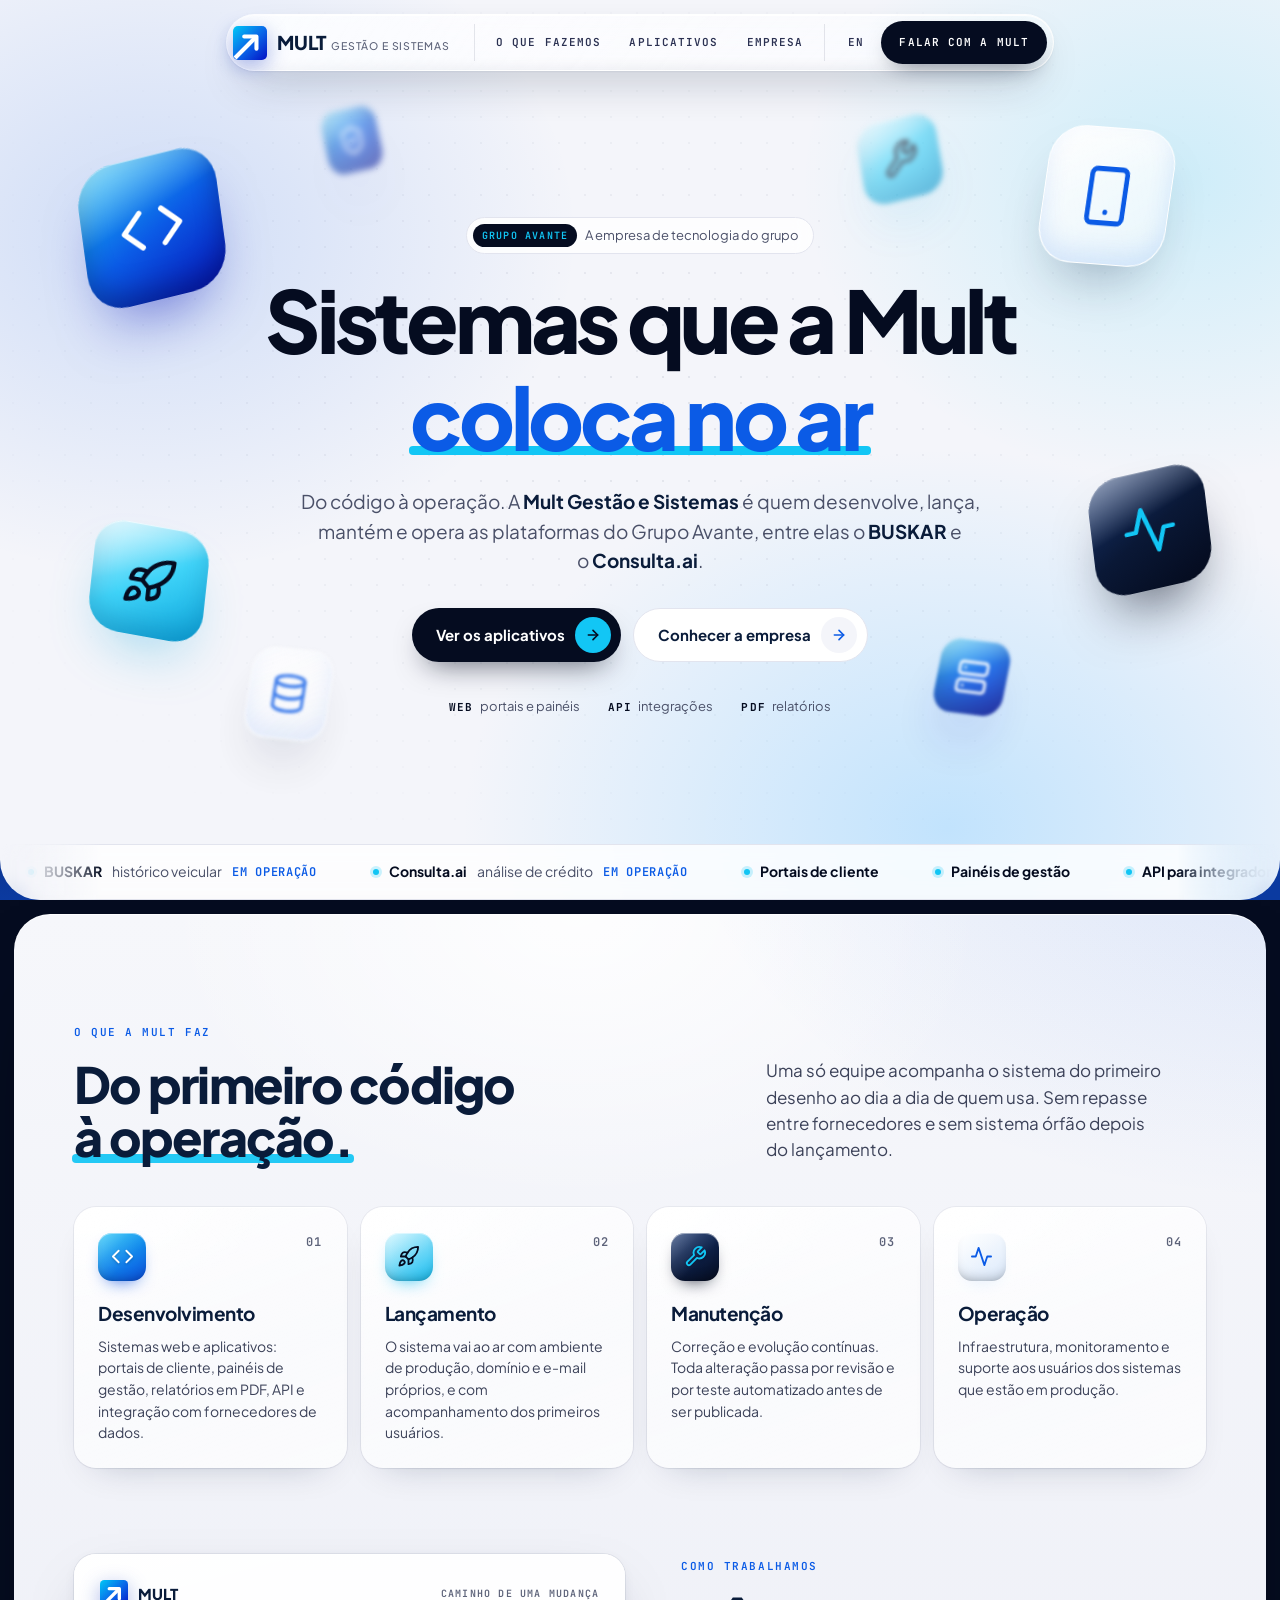
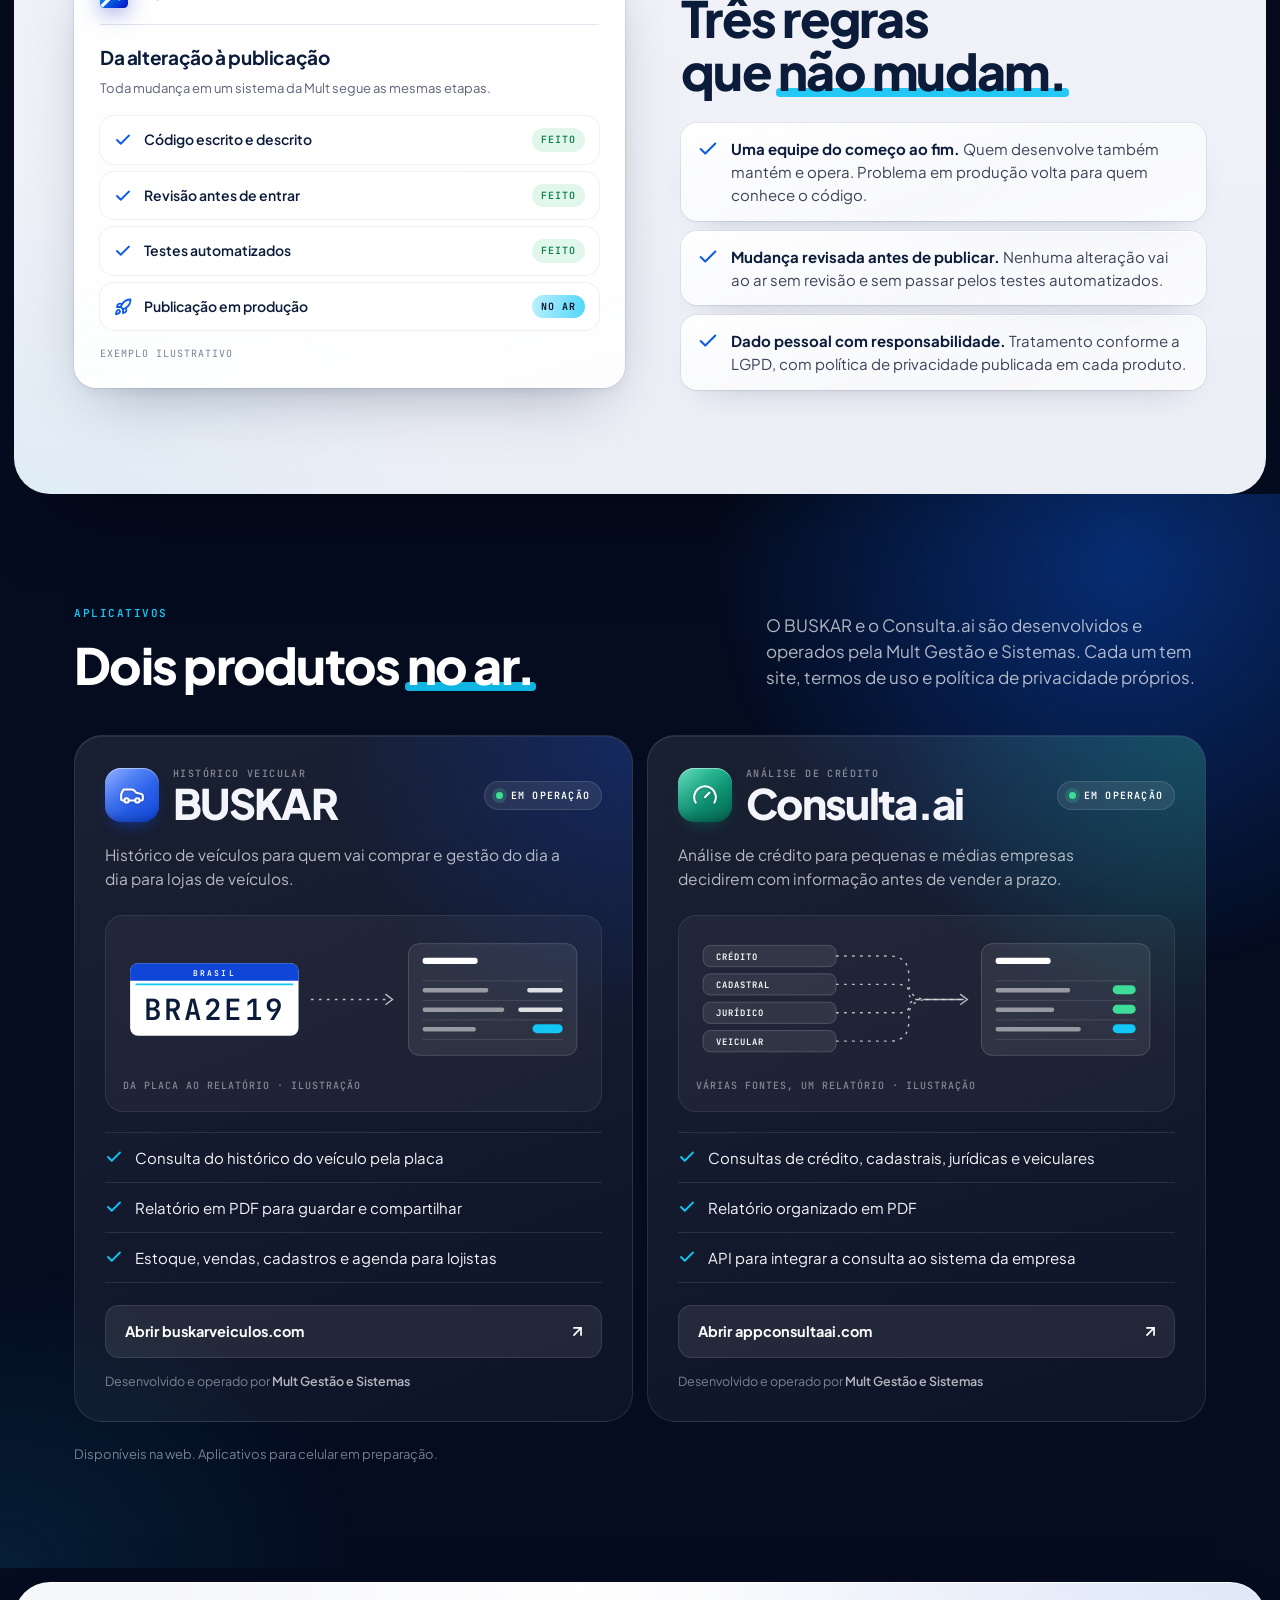
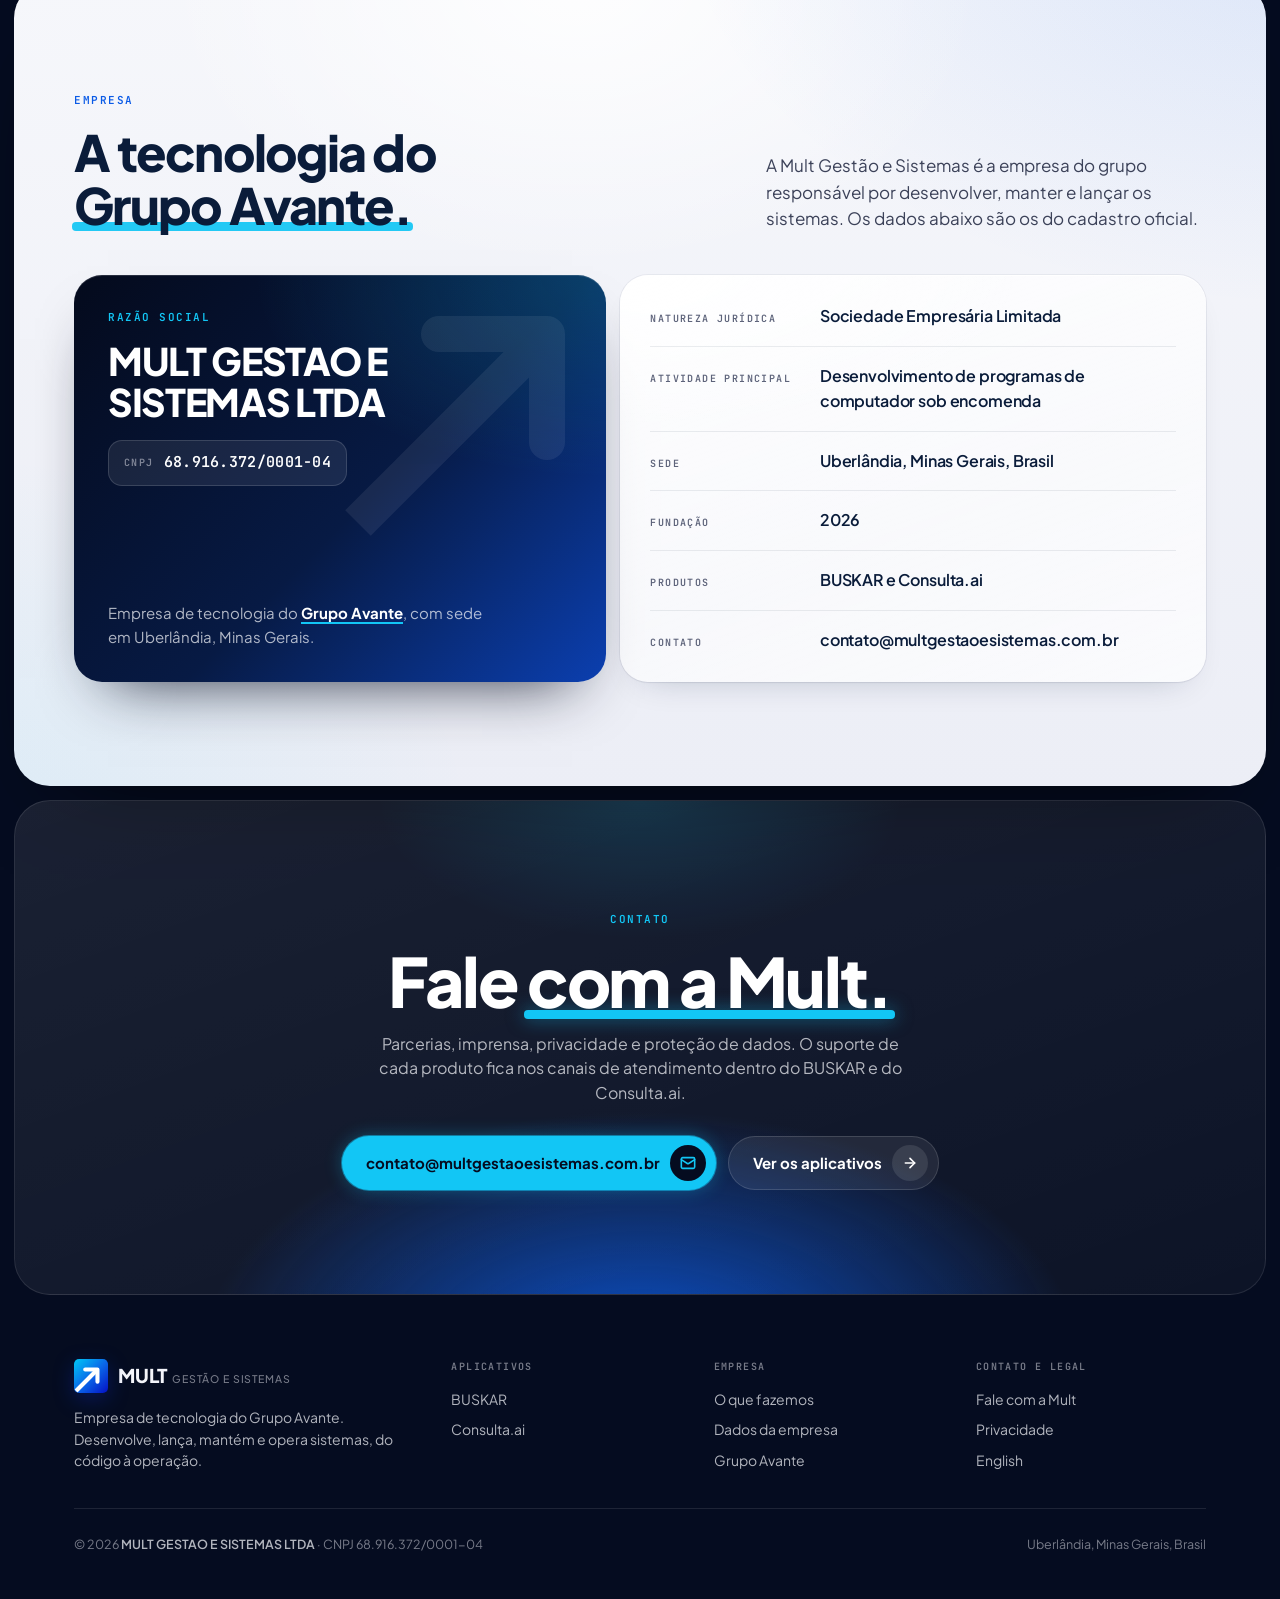
==== commit 6b8574b8: "Aplica a logo oficial: seta em quadrado azul, tinta azul-marinho e ciano no lugar do laranja Co-Auth" ====
--- a/index.html
+++ b/index.html
@@ -14,7 +14,7 @@
 <meta property="og:title" content="Mult Gestão e Sistemas — do código à operação">
 <meta property="og:description" content="Empresa de tecnologia do Grupo Avante. Desenvolve, lança, mantém e opera o BUSKAR e o Consulta.ai.">
 <meta property="og:url" content="https://multgestaoesistemas.com.br/">
-<meta name="theme-color" content="#070a1a">
+<meta name="theme-color" content="#050c20">
 <link rel="icon" href="/assets/favicon.svg" type="image/svg+xml">
 <link rel="preconnect" href="https://fonts.googleapis.com">
 <link rel="preconnect" href="https://fonts.gstatic.com" crossorigin>
@@ -42,7 +42,9 @@
 </head>
 <body>
 <svg width="0" height="0" style="position:absolute" aria-hidden="true">
-  <symbol id="i-x" viewBox="0 0 24 24"><path d="M6 6l12 12M18 6L6 18"/></symbol>
+  <defs><linearGradient id="mult-g" x1="0" y1="0" x2="1" y2="1"><stop offset="0" stop-color="#00c8f6"/><stop offset=".52" stop-color="#0a66e8"/><stop offset="1" stop-color="#0410c4"/></linearGradient><clipPath id="mult-c"><rect width="100" height="100" rx="15"/></clipPath></defs>
+  <symbol id="i-logo" viewBox="0 0 100 100"><rect width="100" height="100" rx="15" fill="url(#mult-g)"/><g clip-path="url(#mult-c)" fill="none" stroke="#fff" stroke-width="12"><path d="M33 31H69V67" stroke-linecap="round" stroke-linejoin="round"/><path d="M66 34 6 94"/></g></symbol>
+  <symbol id="i-seta" viewBox="0 0 100 100"><g fill="none" stroke="currentColor" stroke-width="12"><path d="M33 31H69V67" stroke-linecap="round" stroke-linejoin="round"/><path d="M66 34 6 94"/></g></symbol>
   <symbol id="i-arrow" viewBox="0 0 24 24"><path d="M5 12h14"/><path d="m12 5 7 7-7 7"/></symbol>
   <symbol id="i-out" viewBox="0 0 24 24"><path d="M7 7h10v10"/><path d="M7 17 17 7"/></symbol>
   <symbol id="i-check" viewBox="0 0 24 24"><path d="M20 6 9 17l-5-5"/></symbol>
@@ -64,7 +66,7 @@
 <nav class="nav" aria-label="Principal">
   <div class="wrap">
     <a class="brand" href="/" aria-label="Mult Gestão e Sistemas, início">
-      <span class="mk"><svg><use href="#i-x"/></svg></span>
+      <span class="mk"><svg viewBox="0 0 100 100"><use href="#i-logo"/></svg></span>
       <span>Mult <small>Gestão e Sistemas</small></span>
     </a>
     <div class="links">
@@ -160,7 +162,7 @@
     <div class="report">
       <div class="doc rv" aria-label="Exemplo ilustrativo do caminho de uma mudança até a publicação">
         <div class="doc-top">
-          <span class="brand"><span class="mk"><svg><use href="#i-x"/></svg></span>Mult</span>
+          <span class="brand"><span class="mk"><svg viewBox="0 0 100 100"><use href="#i-logo"/></svg></span>Mult</span>
           <span>Caminho de uma mudança</span>
         </div>
         <p class="doc-h">Da alteração à publicação</p>
@@ -209,8 +211,8 @@
             <rect x="8" y="34" width="190" height="82" rx="9" fill="#fff"/>
             <path d="M8 43a9 9 0 0 1 9-9h172a9 9 0 0 1 9 9v11H8z" fill="#0f46d8"/>
             <text x="103" y="49" text-anchor="middle" font-family="JetBrains Mono, monospace" font-size="9" font-weight="600" fill="#fff" letter-spacing="2.4">BRASIL</text>
-            <text x="103" y="98" text-anchor="middle" font-family="JetBrains Mono, monospace" font-size="33" font-weight="600" fill="#0c1024" letter-spacing="2.5">BRA2E19</text>
-            <rect class="scan" x="14" y="57" width="178" height="2" rx="1" fill="#ff6a2b"/>
+            <text x="103" y="98" text-anchor="middle" font-family="JetBrains Mono, monospace" font-size="33" font-weight="600" fill="#0a1c3a" letter-spacing="2.5">BRA2E19</text>
+            <rect class="scan" x="14" y="57" width="178" height="2" rx="1" fill="#12c6f5"/>
             <path class="flow" d="M212 75h88" stroke="rgba(255,255,255,.7)" stroke-width="1.6" fill="none"/>
             <path d="M296 69l8 6-8 6" fill="none" stroke="rgba(255,255,255,.7)" stroke-width="1.6"/>
             <rect x="322" y="12" width="190" height="126" rx="12" fill="rgba(255,255,255,.07)" stroke="rgba(255,255,255,.2)"/>
@@ -218,7 +220,7 @@
             <g stroke="rgba(255,255,255,.14)"><path d="M338 54h158M338 76h158M338 98h158M338 120h158"/></g>
             <g fill="rgba(255,255,255,.5)"><rect x="338" y="62" width="74" height="5" rx="2"/><rect x="338" y="84" width="92" height="5" rx="2"/><rect x="338" y="106" width="60" height="5" rx="2"/></g>
             <g fill="rgba(255,255,255,.85)"><rect x="456" y="62" width="40" height="5" rx="2"/><rect x="446" y="84" width="50" height="5" rx="2"/></g>
-            <rect x="462" y="103" width="34" height="10" rx="5" fill="#ff6a2b"/>
+            <rect x="462" y="103" width="34" height="10" rx="5" fill="#12c6f5"/>
           </svg>
           <figcaption>Da placa ao relatório · ilustração</figcaption>
         </figure>
@@ -258,7 +260,7 @@
             <g stroke="rgba(255,255,255,.14)"><path d="M338 54h158M338 76h158M338 98h158M338 120h158"/></g>
             <g fill="rgba(255,255,255,.5)"><rect x="338" y="62" width="84" height="5" rx="2"/><rect x="338" y="84" width="66" height="5" rx="2"/><rect x="338" y="106" width="96" height="5" rx="2"/></g>
             <g fill="#3ddc97"><rect x="470" y="59" width="26" height="10" rx="5"/><rect x="470" y="81" width="26" height="10" rx="5"/></g>
-            <rect x="470" y="103" width="26" height="10" rx="5" fill="#ff6a2b"/>
+            <rect x="470" y="103" width="26" height="10" rx="5" fill="#12c6f5"/>
           </svg>
           <figcaption>Várias fontes, um relatório · ilustração</figcaption>
         </figure>
@@ -286,6 +288,7 @@
     </div>
     <div class="corp">
       <div class="cartao rv">
+        <svg class="wm" viewBox="0 0 100 100" aria-hidden="true"><use href="#i-seta"/></svg>
         <span class="eyebrow">Razão social</span>
         <h3>MULT GESTAO E SISTEMAS LTDA</h3>
         <span class="cnpj"><small>CNPJ</small>68.916.372/0001-04</span>
@@ -323,7 +326,7 @@
   <div class="wrap">
     <div class="foot">
       <div>
-        <a class="brand" href="/"><span class="mk"><svg><use href="#i-x"/></svg></span><span>Mult <small>Gestão e Sistemas</small></span></a>
+        <a class="brand" href="/"><span class="mk"><svg viewBox="0 0 100 100"><use href="#i-logo"/></svg></span><span>Mult <small>Gestão e Sistemas</small></span></a>
         <p>Empresa de tecnologia do Grupo Avante. Desenvolve, lança, mantém e opera sistemas, do código à operação.</p>
       </div>
       <div>
--- a/assets/site.css
+++ b/assets/site.css
@@ -1,21 +1,21 @@
 /* Mult Gestão e Sistemas — moldura noite, palcos claros e peças de vidro.
    Linguagem herdada do institucional do Consulta.ai ("Placa e vidro"), com a paleta própria da Mult:
-   noite índigo, índigo vivo e um acento laranja usado só em grifo, ponto e ação principal. */
+   a paleta da logo: azul-marinho na moldura, azul royal como cor principal e ciano em grifo, ponto e ação principal. */
 :root{
-  --night:#070a1a; --deep:#0e1433; --indigo:#4b3bea; --indigo-2:#7466ff; --accent:#ff6a2b;
-  --paper:#f4f5fa; --ink:#0c1024; --muted:#4a5068; --faint:#7b8199; --hair:#e2e4ee;
+  --night:#050c20; --deep:#0a1836; --blue:#0b5be6; --blue-2:#19c3f7; --accent:#12c6f5;
+  --paper:#f4f5fa; --ink:#0a1c3a; --muted:#4a5068; --faint:#7b8199; --hair:#e2e4ee;
   --sans:'Plus Jakarta Sans',-apple-system,BlinkMacSystemFont,'Segoe UI',sans-serif;
   --mono:'JetBrains Mono',ui-monospace,SFMono-Regular,Menlo,monospace;
   --ease:cubic-bezier(.16,1,.3,1);
   --r-2xl:22px;
-  --acc-glow:0 0 0 1px rgba(255,106,43,.5),0 0 18px rgba(255,106,43,.32);
-  --palco:radial-gradient(1100px 700px at 104% -10%,rgba(75,59,234,.12),transparent 58%),radial-gradient(900px 640px at -6% 106%,rgba(255,106,43,.08),transparent 60%),radial-gradient(700px 480px at 45% 0%,rgba(255,255,255,.85),transparent 60%),linear-gradient(180deg,#f6f7fb,#eceef6);
+  --acc-glow:0 0 0 1px rgba(18,198,245,.5),0 0 18px rgba(18,198,245,.32);
+  --palco:radial-gradient(1100px 700px at 104% -10%,rgba(11,91,230,.12),transparent 58%),radial-gradient(900px 640px at -6% 106%,rgba(18,198,245,.08),transparent 60%),radial-gradient(700px 480px at 45% 0%,rgba(255,255,255,.85),transparent 60%),linear-gradient(180deg,#f6f7fb,#eceef6);
   --vidro:radial-gradient(130% 70% at 0% 0%,rgba(255,255,255,.88),rgba(255,255,255,0) 52%),linear-gradient(160deg,rgba(255,255,255,.84) 0%,rgba(255,255,255,.6) 58%,rgba(255,255,255,.72) 100%);
   --vidro-denso:linear-gradient(165deg,rgba(255,255,255,.97),rgba(255,255,255,.9));
-  --sombra-vidro:inset 0 1px 0 #fff,0 0 0 1px rgba(12,16,36,.055),0 1px 2px rgba(12,16,36,.04),0 16px 36px -24px rgba(12,16,36,.3);
-  --sombra-alta:inset 0 1px 0 #fff,0 0 0 1px rgba(75,59,234,.22),0 2px 4px rgba(12,16,36,.05),0 24px 48px -26px rgba(12,16,36,.42);
-  --sombra-lg:inset 0 1px 0 #fff,0 0 0 1px rgba(12,16,36,.07),0 24px 60px -24px rgba(12,16,36,.36),0 4px 12px rgba(12,16,36,.05);
-  --carteira:radial-gradient(120% 90% at 100% 0%,rgba(255,106,43,.22),transparent 55%),linear-gradient(135deg,#050716 0%,#0b1030 55%,#1b2268 100%);
+  --sombra-vidro:inset 0 1px 0 #fff,0 0 0 1px rgba(10,28,58,.055),0 1px 2px rgba(10,28,58,.04),0 16px 36px -24px rgba(10,28,58,.3);
+  --sombra-alta:inset 0 1px 0 #fff,0 0 0 1px rgba(11,91,230,.22),0 2px 4px rgba(10,28,58,.05),0 24px 48px -26px rgba(10,28,58,.42);
+  --sombra-lg:inset 0 1px 0 #fff,0 0 0 1px rgba(10,28,58,.07),0 24px 60px -24px rgba(10,28,58,.36),0 4px 12px rgba(10,28,58,.05);
+  --carteira:radial-gradient(120% 90% at 100% 0%,rgba(18,198,245,.22),transparent 55%),linear-gradient(135deg,#040a1c 0%,#071a44 55%,#0b3fb0 100%);
   --vidro-escuro:linear-gradient(160deg,rgba(255,255,255,.085),rgba(255,255,255,.035));
   --linha-escura:rgba(255,255,255,.1);
   --f-txt:rgba(244,245,250,.72); --f-forte:#f4f5fa; --f-rotulo:rgba(244,245,250,.48);
@@ -25,7 +25,7 @@
 html{scroll-behavior:smooth;-webkit-text-size-adjust:100%;scroll-padding-top:96px}
 body{font-family:var(--sans);background:var(--night);color:var(--ink);line-height:1.55;-webkit-font-smoothing:antialiased;overflow-x:hidden}
 /* o degradê da moldura mora numa camada fixa: não repinta a tela a cada rolagem */
-body::before{content:"";position:fixed;inset:0;z-index:-1;pointer-events:none;background:linear-gradient(180deg,rgba(255,255,255,.035),transparent 140px),radial-gradient(ellipse 100vw 100vh at 0 0,#04050f 0%,#090d26 38%,#121946 78%,#1a2163 100%)}
+body::before{content:"";position:fixed;inset:0;z-index:-1;pointer-events:none;background:linear-gradient(180deg,rgba(255,255,255,.035),transparent 140px),radial-gradient(ellipse 100vw 100vh at 0 0,#030814 0%,#06122e 38%,#0a2463 78%,#0b3aa0 100%)}
 a{color:inherit;text-decoration:none}
 svg{display:block}
 ul{list-style:none}
@@ -33,7 +33,7 @@
 .wrap{max-width:1180px;margin:0 auto;padding:0 24px}
 .skip{position:absolute;left:12px;top:-70px;z-index:100;background:var(--night);color:#fff;padding:10px 16px;border-radius:999px;font-weight:600}
 .skip:focus{top:12px}
-.eyebrow{font-family:var(--mono);font-size:11px;font-weight:600;letter-spacing:.14em;text-transform:uppercase;color:var(--indigo)}
+.eyebrow{font-family:var(--mono);font-size:11px;font-weight:600;letter-spacing:.14em;text-transform:uppercase;color:var(--blue)}
 h2{font-size:clamp(30px,4.2vw,50px);line-height:1.06;letter-spacing:-.035em;font-weight:800;margin-top:14px;text-wrap:balance}
 h3,.lead,.hero-sub{text-wrap:pretty}
 .lead{color:var(--txt-2);font-size:17px;max-width:560px;margin-top:14px}
@@ -45,10 +45,10 @@
 .btn i svg{width:16px;height:16px;stroke-width:2.4}
 .btn:hover{transform:translateY(-2px)}
 .btn:hover i{transform:rotate(-45deg)}
-.btn-dark{background:var(--night);color:#fff;box-shadow:0 14px 30px -14px rgba(7,10,26,.7)}
+.btn-dark{background:var(--night);color:#fff;box-shadow:0 14px 30px -14px rgba(5,12,32,.7)}
 .btn-dark i{background:var(--accent);color:var(--night)}
 .btn-light{background:#fff;color:var(--ink);border:1px solid var(--hair)}
-.btn-light i{background:var(--paper);color:var(--indigo)}
+.btn-light i{background:var(--paper);color:var(--blue)}
 .btn-acc{background:var(--accent);color:var(--night);box-shadow:var(--acc-glow)}
 .btn-acc i{background:var(--night);color:var(--accent)}
 
@@ -57,33 +57,33 @@
 .nav .wrap{pointer-events:auto;position:relative;width:fit-content;max-width:100%;margin:0;padding:6px;display:flex;align-items:center;gap:4px;border-radius:999px;
   background:linear-gradient(135deg,rgba(255,255,255,.76),rgba(255,255,255,.52));border:1px solid rgba(255,255,255,.8);
   backdrop-filter:blur(26px) saturate(190%);-webkit-backdrop-filter:blur(26px) saturate(190%);
-  box-shadow:inset 0 1px 0 rgba(255,255,255,.95),inset 0 -10px 18px -14px rgba(12,16,36,.14),0 1px 2px rgba(12,16,36,.06),0 20px 46px -20px rgba(12,16,36,.45)}
+  box-shadow:inset 0 1px 0 rgba(255,255,255,.95),inset 0 -10px 18px -14px rgba(10,28,58,.14),0 1px 2px rgba(10,28,58,.06),0 20px 46px -20px rgba(10,28,58,.45)}
 .nav .wrap::before{content:"";position:absolute;inset:0;border-radius:inherit;pointer-events:none;background:linear-gradient(120deg,rgba(255,255,255,.5) 0%,rgba(255,255,255,.12) 34%,rgba(255,255,255,0) 60%)}
 .nav .wrap>*{position:relative}
-.brand{display:flex;align-items:center;gap:10px;font-weight:800;font-size:19px;letter-spacing:-.03em}
-.brand .mk{width:34px;height:34px;border-radius:11px;display:grid;place-items:center;background:linear-gradient(150deg,#232a66,#070a1a);box-shadow:inset 0 1px 0 rgba(255,255,255,.3),0 8px 16px -10px rgba(7,10,26,.8)}
-.brand .mk svg{width:17px;height:17px;stroke:var(--accent);stroke-width:3.2;stroke-linecap:round;fill:none}
-.brand small{font-weight:500;font-size:14px;color:var(--txt-3);letter-spacing:-.01em}
+.brand{display:flex;align-items:center;gap:10px;font-weight:800;font-size:19px;letter-spacing:-.01em;text-transform:uppercase;color:var(--ink)}
+.brand .mk{flex:none;width:34px;height:34px;border-radius:5px;filter:drop-shadow(0 6px 10px rgba(6,40,190,.35))}
+.brand .mk svg{width:100%;height:100%}
+.brand small{font-weight:500;font-size:10.5px;color:var(--txt-3);letter-spacing:.09em;margin-left:2px}
 .nav .brand{padding:0 14px 0 0;border-radius:999px}
-.links{display:flex;gap:2px;margin:0 6px;padding:0 8px;border-left:1px solid rgba(12,16,36,.1);border-right:1px solid rgba(12,16,36,.1)}
+.links{display:flex;gap:2px;margin:0 6px;padding:0 8px;border-left:1px solid rgba(10,28,58,.1);border-right:1px solid rgba(10,28,58,.1)}
 .links a,.lang{font-family:var(--mono);font-size:11px;font-weight:600;letter-spacing:.1em;text-transform:uppercase;padding:10px 13px;border-radius:999px;color:#2b3152;white-space:nowrap;transition:background .2s,color .2s}
 .links a:hover,.lang:hover{background:rgba(255,255,255,.85);color:var(--ink)}
 .nav-cta{display:flex;gap:4px;align-items:center}
-.nav-cta .falar{font-family:var(--mono);font-size:11px;font-weight:600;letter-spacing:.1em;text-transform:uppercase;padding:13px 18px;border-radius:999px;background:var(--night);color:#fff;white-space:nowrap;box-shadow:0 10px 24px -12px rgba(7,10,26,.7)}
+.nav-cta .falar{font-family:var(--mono);font-size:11px;font-weight:600;letter-spacing:.1em;text-transform:uppercase;padding:13px 18px;border-radius:999px;background:var(--night);color:#fff;white-space:nowrap;box-shadow:0 10px 24px -12px rgba(5,12,32,.7)}
 
 /* ---------- hero ---------- */
 .hero{position:relative;min-height:100vh;min-height:100svh;display:flex;flex-direction:column;overflow:hidden;padding:120px 0 0;isolation:isolate;background:var(--paper);border-radius:0 0 40px 40px}
 .hero::before{content:"";position:absolute;inset:-10%;z-index:-2;background:
-  radial-gradient(40% 45% at 18% 30%,rgba(75,59,234,.16),transparent 70%),
-  radial-gradient(35% 40% at 85% 25%,rgba(255,106,43,.17),transparent 70%),
-  radial-gradient(45% 50% at 70% 85%,rgba(196,190,255,.55),transparent 70%)}
-.hero::after{content:"";position:absolute;inset:0;z-index:-1;background-image:radial-gradient(rgba(12,16,36,.08) 1px,transparent 1px);background-size:26px 26px;-webkit-mask-image:radial-gradient(60% 55% at 50% 45%,#000,transparent);mask-image:radial-gradient(60% 55% at 50% 45%,#000,transparent)}
+  radial-gradient(40% 45% at 18% 30%,rgba(11,91,230,.16),transparent 70%),
+  radial-gradient(35% 40% at 85% 25%,rgba(18,198,245,.17),transparent 70%),
+  radial-gradient(45% 50% at 70% 85%,rgba(160,215,255,.6),transparent 70%)}
+.hero::after{content:"";position:absolute;inset:0;z-index:-1;background-image:radial-gradient(rgba(10,28,58,.08) 1px,transparent 1px);background-size:26px 26px;-webkit-mask-image:radial-gradient(60% 55% at 50% 45%,#000,transparent);mask-image:radial-gradient(60% 55% at 50% 45%,#000,transparent)}
 .hero-copy{position:relative;z-index:3;text-align:center;width:100%;max-width:920px;margin:auto;padding:24px 24px 56px}
 .pill{display:inline-flex;align-items:center;gap:8px;padding:6px 14px 6px 6px;border-radius:999px;background:rgba(255,255,255,.82);border:1px solid var(--hair);font-size:13px;color:var(--muted);backdrop-filter:blur(10px);-webkit-backdrop-filter:blur(10px)}
 .pill span{font-family:var(--mono);font-size:10px;font-weight:600;letter-spacing:.12em;text-transform:uppercase;background:var(--night);color:var(--accent);padding:4px 9px;border-radius:999px}
 h1{font-size:clamp(40px,6.8vw,86px);line-height:1.02;letter-spacing:-.05em;font-weight:800;margin-top:22px;color:var(--night)}
 .rot-wrap{display:block;position:relative;height:1.36em;margin:-.06em 0 -.12em;overflow:hidden}
-.rot{position:absolute;inset:0;display:flex;font-size:min(1em,calc((100vw - 48px) / 7.4));justify-content:center;align-items:center;white-space:nowrap;color:var(--indigo);opacity:0;transform:translateY(100%);transition:opacity .5s ease,transform .7s var(--ease)}
+.rot{position:absolute;inset:0;display:flex;font-size:min(1em,calc((100vw - 48px) / 7.4));justify-content:center;align-items:center;white-space:nowrap;color:var(--blue);opacity:0;transform:translateY(100%);transition:opacity .5s ease,transform .7s var(--ease)}
 .rot em{font-style:normal;position:relative;z-index:0}
 .rot em::after{content:"";position:absolute;left:-.02em;right:-.02em;bottom:.07em;height:.1em;opacity:1;background:var(--accent);border-radius:4px;z-index:-1;transform:scaleX(0);transform-origin:left;transition:transform .8s var(--ease) .25s}
 .rot.on{opacity:1;transform:translateY(0)}
@@ -104,13 +104,13 @@
   animation:tumble 22s ease-in-out infinite;animation-delay:var(--dl,0s)}
 .tile .obj::before{content:"";position:absolute;inset:0;border-radius:inherit;background:linear-gradient(160deg,rgba(255,255,255,.55) 0%,rgba(255,255,255,0) 42%);pointer-events:none}
 .tile .obj svg{width:48%;height:48%;position:relative;fill:none;stroke-width:1.9;stroke-linecap:round;stroke-linejoin:round}
-.g-ind{background:linear-gradient(150deg,#8a7dff 0%,#4b3bea 52%,#191366 100%);box-shadow:inset 0 1px 1px rgba(255,255,255,.5),inset 0 -14px 28px rgba(0,0,0,.25),0 34px 60px -24px rgba(25,19,102,.6)}
+.g-ind{background:linear-gradient(150deg,#19c3f7 0%,#0b5be6 52%,#0612b8 100%);box-shadow:inset 0 1px 1px rgba(255,255,255,.5),inset 0 -14px 28px rgba(0,0,0,.25),0 34px 60px -24px rgba(6,18,184,.5)}
 .g-ind svg{stroke:#fff}
-.g-clear{background:linear-gradient(150deg,rgba(255,255,255,.92),rgba(255,255,255,.45));border:1px solid rgba(255,255,255,.95);backdrop-filter:blur(14px);-webkit-backdrop-filter:blur(14px);box-shadow:inset 0 -12px 26px rgba(75,59,234,.12),0 30px 60px -26px rgba(12,16,36,.38)}
-.g-clear svg{stroke:var(--indigo)}
-.g-acc{background:linear-gradient(150deg,#ffc09a 0%,#ff6a2b 50%,#d9480f 100%);box-shadow:inset 0 1px 1px rgba(255,255,255,.7),inset 0 -14px 26px rgba(120,40,0,.2),0 30px 60px -24px rgba(217,72,15,.5)}
+.g-clear{background:linear-gradient(150deg,rgba(255,255,255,.92),rgba(255,255,255,.45));border:1px solid rgba(255,255,255,.95);backdrop-filter:blur(14px);-webkit-backdrop-filter:blur(14px);box-shadow:inset 0 -12px 26px rgba(11,91,230,.12),0 30px 60px -26px rgba(10,28,58,.38)}
+.g-clear svg{stroke:var(--blue)}
+.g-acc{background:linear-gradient(150deg,#c9f4ff 0%,#3fd3f8 50%,#0aa5dc 100%);box-shadow:inset 0 1px 1px rgba(255,255,255,.7),inset 0 -14px 26px rgba(0,60,110,.2),0 30px 60px -24px rgba(10,165,220,.45)}
 .g-acc svg{stroke:var(--night)}
-.g-deep{background:linear-gradient(150deg,#2a3170 0%,#0e1433 50%,#05071a 100%);box-shadow:inset 0 1px 1px rgba(255,255,255,.3),0 34px 60px -24px rgba(5,7,26,.7)}
+.g-deep{background:linear-gradient(150deg,#16346e 0%,#0a1836 50%,#040a1c 100%);box-shadow:inset 0 1px 1px rgba(255,255,255,.3),0 34px 60px -24px rgba(4,10,28,.7)}
 .g-deep svg{stroke:var(--accent)}
 @keyframes drift{0%,100%{translate:0 0}50%{translate:0 -18px}}
 @keyframes tumble{0%,100%{rotate:0deg}33%{rotate:3deg}66%{rotate:-2.5deg}}
@@ -121,8 +121,8 @@
 .ticker:hover .ticker-track{animation-play-state:paused}
 .ticker-item{display:flex;align-items:center;gap:10px;padding:16px 28px;white-space:nowrap;font-size:14px;color:var(--muted)}
 .ticker-item b{color:var(--night);font-weight:700}
-.ticker-item strong{font-family:var(--mono);font-weight:600;font-size:12px;letter-spacing:.06em;text-transform:uppercase;color:var(--indigo)}
-.ticker-item::before{content:"";width:6px;height:6px;border-radius:50%;background:var(--accent);box-shadow:0 0 0 3px rgba(255,106,43,.22)}
+.ticker-item strong{font-family:var(--mono);font-weight:600;font-size:12px;letter-spacing:.06em;text-transform:uppercase;color:var(--blue)}
+.ticker-item::before{content:"";width:6px;height:6px;border-radius:50%;background:var(--accent);box-shadow:0 0 0 3px rgba(18,198,245,.22)}
 @keyframes tick{to{transform:translateX(-50%)}}
 
 /* ---------- seções ---------- */
@@ -135,18 +135,18 @@
 .grifo::after{content:"";position:absolute;left:-.04em;right:-.04em;bottom:.1em;height:.18em;background:var(--accent);border-radius:4px;z-index:-1;opacity:.92}
 
 /* peça de ícone: vidro colorido com reflexo */
-.ic{--a:#8a7dff;--b:#3a2bd6;position:relative;overflow:hidden;flex:none;width:48px;height:48px;border-radius:14px;display:grid;place-items:center;color:#fff;background:linear-gradient(150deg,var(--a),var(--b));box-shadow:inset 0 1px 0 rgba(255,255,255,.45),inset 0 -8px 14px -10px rgba(0,0,0,.45),0 8px 18px -10px var(--b);transition:transform .4s var(--ease)}
+.ic{--a:#19c3f7;--b:#0b4fe0;position:relative;overflow:hidden;flex:none;width:48px;height:48px;border-radius:14px;display:grid;place-items:center;color:#fff;background:linear-gradient(150deg,var(--a),var(--b));box-shadow:inset 0 1px 0 rgba(255,255,255,.45),inset 0 -8px 14px -10px rgba(0,0,0,.45),0 8px 18px -10px var(--b);transition:transform .4s var(--ease)}
 .ic::before{content:"";position:absolute;inset:0;pointer-events:none;background:linear-gradient(135deg,rgba(255,255,255,.36) 0%,rgba(255,255,255,.1) 34%,rgba(255,255,255,0) 60%)}
 .ic svg{position:relative;width:23px;height:23px;filter:drop-shadow(0 1px 1px rgba(0,0,0,.22))}
-.ic.acc{--a:#ffc09a;--b:#f2571a;color:var(--night)}
+.ic.acc{--a:#c9f4ff;--b:#19bdf0;color:var(--night)}
 .ic.acc svg,.ic.clear svg{filter:none}
-.ic.deep{--a:#2a3170;--b:#070a1a;color:var(--accent)}
-.ic.clear{--a:#fff;--b:#dfe2f3;color:var(--indigo)}
+.ic.deep{--a:#16346e;--b:#050c20;color:var(--accent)}
+.ic.clear{--a:#fff;--b:#dbe9fb;color:var(--blue)}
 
 /* o que fazemos: quatro peças de vidro */
 .svc{display:grid;grid-template-columns:repeat(4,1fr);gap:14px}
 .svc li{position:relative;overflow:hidden;background:var(--vidro);border-radius:var(--r-2xl);box-shadow:var(--sombra-vidro);padding:26px 24px 24px;display:flex;flex-direction:column;gap:11px;min-height:250px;transition:transform .35s var(--ease),box-shadow .3s}
-.svc li::after,.ficha::after{content:"";position:absolute;top:-40%;right:-20%;width:70%;height:90%;border-radius:50%;background:radial-gradient(closest-side,rgba(75,59,234,.16),transparent);opacity:0;transition:opacity .4s;pointer-events:none}
+.svc li::after,.ficha::after{content:"";position:absolute;top:-40%;right:-20%;width:70%;height:90%;border-radius:50%;background:radial-gradient(closest-side,rgba(11,91,230,.16),transparent);opacity:0;transition:opacity .4s;pointer-events:none}
 .svc li:hover{transform:translateY(-4px);box-shadow:var(--sombra-alta)}
 .svc li:hover::after,.ficha:hover::after{opacity:1}
 .svc li:hover .ic{transform:rotate(-6deg) scale(1.06)}
@@ -160,30 +160,29 @@
 .doc:hover{transform:rotate(0)}
 .doc-top{display:flex;justify-content:space-between;align-items:center;gap:12px;padding-bottom:16px;border-bottom:1px solid var(--hair)}
 .doc-top .brand{font-size:15px}
-.doc-top .brand .mk{width:28px;height:28px;border-radius:9px}
-.doc-top .brand .mk svg{width:14px;height:14px}
+.doc-top .brand .mk{width:28px;height:28px}
 .doc-top>span:last-child{font-family:var(--mono);font-size:10px;font-weight:600;letter-spacing:.12em;text-transform:uppercase;color:var(--txt-3)}
 .doc-h{margin:18px 0 6px;font-size:19px;font-weight:700;letter-spacing:-.02em}
 .doc-s{font-size:13px;color:var(--txt-3)}
 .doc-rows{margin-top:18px;display:grid;gap:8px}
-.doc-rows li{display:flex;align-items:center;gap:12px;padding:12px 14px;border-radius:14px;background:#fff;box-shadow:0 0 0 1px rgba(12,16,36,.06);font-size:14px;font-weight:600}
-.doc-rows li svg{width:18px;height:18px;flex:none;stroke:var(--indigo);stroke-width:2.4}
+.doc-rows li{display:flex;align-items:center;gap:12px;padding:12px 14px;border-radius:14px;background:#fff;box-shadow:0 0 0 1px rgba(10,28,58,.06);font-size:14px;font-weight:600}
+.doc-rows li svg{width:18px;height:18px;flex:none;stroke:var(--blue);stroke-width:2.4}
 .doc-rows li span{margin-left:auto;font-family:var(--mono);font-size:10px;font-weight:600;letter-spacing:.1em;text-transform:uppercase;color:#12804f;background:#e2f7ec;padding:4px 9px;border-radius:999px}
-.doc-rows li.on span{color:var(--night);background:linear-gradient(100deg,#ffc09a,#ff8a4f)}
+.doc-rows li.on span{color:var(--night);background:linear-gradient(100deg,#bdf0ff,#4fd6f8)}
 .doc-foot{margin-top:16px;font-family:var(--mono);font-size:10px;letter-spacing:.1em;text-transform:uppercase;color:var(--faint)}
 .checks{display:grid;gap:10px;margin-top:26px}
 .checks li{display:flex;gap:12px;font-size:15px;color:var(--txt-2);padding:14px 16px;border-radius:16px;background:var(--vidro);box-shadow:var(--sombra-vidro)}
 .checks li b{color:var(--ink);font-weight:700}
-.checks svg{width:22px;height:22px;flex:none;margin-top:1px;stroke:var(--indigo);stroke-width:2.2}
+.checks svg{width:22px;height:22px;flex:none;margin-top:1px;stroke:var(--blue);stroke-width:2.2}
 
 /* aplicativos: direto na moldura, em vidro escuro */
 #aplicativos,#apps{color:#fff;position:relative}
-#aplicativos::before,#apps::before{content:"";position:absolute;inset:0;background:radial-gradient(46% 55% at 88% 6%,rgba(75,59,234,.42),transparent 70%),radial-gradient(40% 40% at 0% 100%,rgba(255,106,43,.1),transparent 70%);pointer-events:none}
+#aplicativos::before,#apps::before{content:"";position:absolute;inset:0;background:radial-gradient(46% 55% at 88% 6%,rgba(11,91,230,.42),transparent 70%),radial-gradient(40% 40% at 0% 100%,rgba(18,198,245,.1),transparent 70%);pointer-events:none}
 .dark .wrap{position:relative}
 .dark .eyebrow{color:var(--accent)}
 .dark .lead{color:var(--f-txt)}
 .apps{display:grid;grid-template-columns:1fr 1fr;gap:14px}
-.app{--tint:75,59,234;position:relative;overflow:hidden;border-radius:28px;padding:30px;background:var(--vidro-escuro);border:1px solid var(--linha-escura);box-shadow:inset 0 1px 0 rgba(255,255,255,.07);display:flex;flex-direction:column;transition:transform .35s var(--ease),border-color .3s}
+.app{--tint:11,91,230;position:relative;overflow:hidden;border-radius:28px;padding:30px;background:var(--vidro-escuro);border:1px solid var(--linha-escura);box-shadow:inset 0 1px 0 rgba(255,255,255,.07);display:flex;flex-direction:column;transition:transform .35s var(--ease),border-color .3s}
 .app::before{content:"";position:absolute;inset:0;pointer-events:none;background:radial-gradient(90% 70% at 100% 0%,rgba(var(--tint),.38),transparent 62%);opacity:.75;transition:opacity .4s}
 .app>*{position:relative}
 .app:hover{transform:translateY(-4px);border-color:rgba(255,255,255,.24)}
@@ -218,10 +217,8 @@
 
 /* empresa: cartão escuro com a razão social + ficha em vidro */
 .corp{display:grid;grid-template-columns:1fr 1.1fr;gap:14px}
-.cartao{position:relative;overflow:hidden;border-radius:28px;padding:34px;color:#fff;background:var(--carteira);box-shadow:inset 0 1px 0 rgba(255,255,255,.14),0 30px 60px -34px rgba(7,10,26,.9);display:flex;flex-direction:column;min-height:380px}
-.cartao::after{content:"";position:absolute;right:-70px;bottom:-70px;width:300px;height:300px;background:
-  linear-gradient(45deg,transparent 46%,rgba(255,255,255,.07) 46%,rgba(255,255,255,.07) 54%,transparent 54%),
-  linear-gradient(-45deg,transparent 46%,rgba(255,255,255,.07) 46%,rgba(255,255,255,.07) 54%,transparent 54%);pointer-events:none}
+.cartao{position:relative;overflow:hidden;border-radius:28px;padding:34px;color:#fff;background:var(--carteira);box-shadow:inset 0 1px 0 rgba(255,255,255,.14),0 30px 60px -34px rgba(5,12,32,.9);display:flex;flex-direction:column;min-height:380px}
+.cartao .wm{position:absolute;right:-34px;top:-34px;width:300px;height:300px;color:#fff;opacity:.07;pointer-events:none}
 .cartao>*{position:relative}
 .cartao .eyebrow{color:var(--accent)}
 .cartao h3{font-size:clamp(26px,3vw,38px);line-height:1.08;letter-spacing:-.035em;font-weight:800;margin-top:14px}
@@ -230,7 +227,7 @@
 .cartao p{margin-top:auto;padding-top:28px;font-size:15px;color:var(--f-txt);max-width:26em}
 .cartao p a{color:#fff;font-weight:700;border-bottom:2px solid var(--accent)}
 .ficha{position:relative;overflow:hidden;border-radius:28px;background:var(--vidro);box-shadow:var(--sombra-vidro);padding:12px 30px}
-.ficha div{display:grid;grid-template-columns:minmax(140px,.42fr) 1fr;gap:6px 20px;align-items:baseline;padding:17px 0;border-bottom:1px solid rgba(12,16,36,.08)}
+.ficha div{display:grid;grid-template-columns:minmax(140px,.42fr) 1fr;gap:6px 20px;align-items:baseline;padding:17px 0;border-bottom:1px solid rgba(10,28,58,.08)}
 .ficha div:last-child{border-bottom:0}
 .ficha dt{font-family:var(--mono);font-size:10px;font-weight:600;letter-spacing:.14em;text-transform:uppercase;color:var(--txt-3)}
 .ficha dd{font-size:16px;font-weight:600;letter-spacing:-.01em;color:var(--ink)}
@@ -239,10 +236,10 @@
 .final{padding:14px 0 0}
 .final .wrap{max-width:none;padding:0 14px}
 .final-in{background:var(--vidro-escuro);border:1px solid var(--linha-escura);color:#fff;border-radius:36px;padding:104px 24px;text-align:center;position:relative;overflow:hidden}
-.final-in::before{content:"";position:absolute;inset:0;background:radial-gradient(50% 70% at 50% 112%,rgba(75,59,234,.85),transparent 70%),radial-gradient(30% 40% at 50% 0%,rgba(255,106,43,.14),transparent 70%)}
+.final-in::before{content:"";position:absolute;inset:0;background:radial-gradient(50% 70% at 50% 112%,rgba(11,91,230,.85),transparent 70%),radial-gradient(30% 40% at 50% 0%,rgba(18,198,245,.14),transparent 70%)}
 .final-in>*{position:relative}
 .final-in h2{max-width:760px;margin:14px auto 0;font-size:clamp(34px,5.4vw,68px)}
-.final-in .grifo::after{bottom:.06em;height:.12em;opacity:1;box-shadow:0 0 18px rgba(255,106,43,.5)}
+.final-in .grifo::after{bottom:.06em;height:.12em;opacity:1;box-shadow:0 0 18px rgba(18,198,245,.5)}
 .final-in .eyebrow{color:var(--accent)}
 .final-in p{color:var(--f-txt);max-width:540px;margin:16px auto 0}
 .final-in .hero-ctas{margin-top:30px}
@@ -273,9 +270,9 @@
 .page h2{font-size:clamp(20px,2.2vw,25px);letter-spacing:-.025em;font-weight:700;margin-top:38px}
 .page p,.page li{color:var(--txt-2);margin-top:12px;font-size:16px}
 .page ul li{position:relative;padding:14px 16px 14px 44px;border-radius:16px;background:var(--vidro);box-shadow:var(--sombra-vidro);margin-top:10px}
-.page ul li::before{content:"";position:absolute;left:18px;top:1.45em;width:8px;height:8px;border-radius:50%;background:var(--accent);box-shadow:0 0 0 4px rgba(255,106,43,.18)}
+.page ul li::before{content:"";position:absolute;left:18px;top:1.45em;width:8px;height:8px;border-radius:50%;background:var(--accent);box-shadow:0 0 0 4px rgba(18,198,245,.18)}
 .page b,.page strong{color:var(--ink)}
-.page p a:not(.btn),.page li a{color:var(--indigo);font-weight:600;border-bottom:1px solid rgba(75,59,234,.35)}
+.page p a:not(.btn),.page li a{color:var(--blue);font-weight:600;border-bottom:1px solid rgba(11,91,230,.35)}
 
 /* entrada das seções: só com script ativo, e com saída garantida */
 .js .rv{opacity:0;transform:translateY(22px);transition:opacity .7s ease,transform .8s var(--ease)}
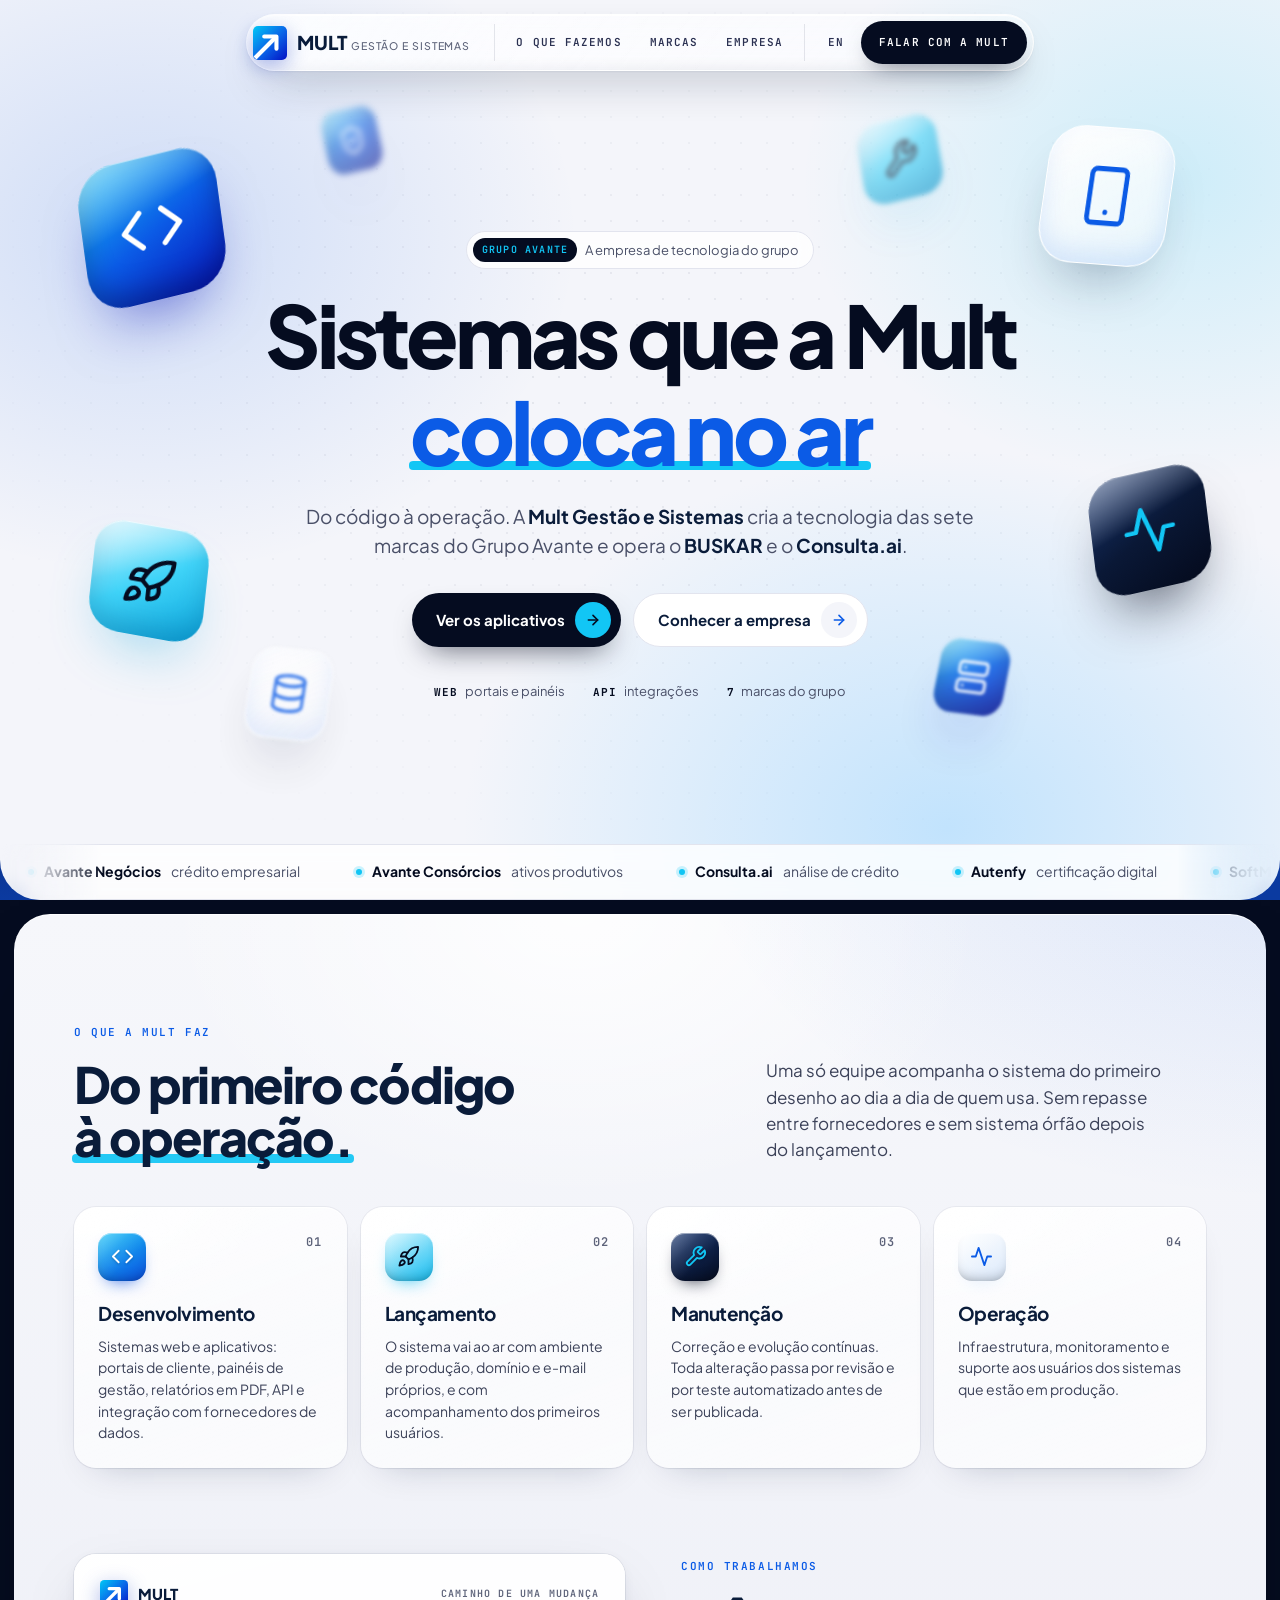
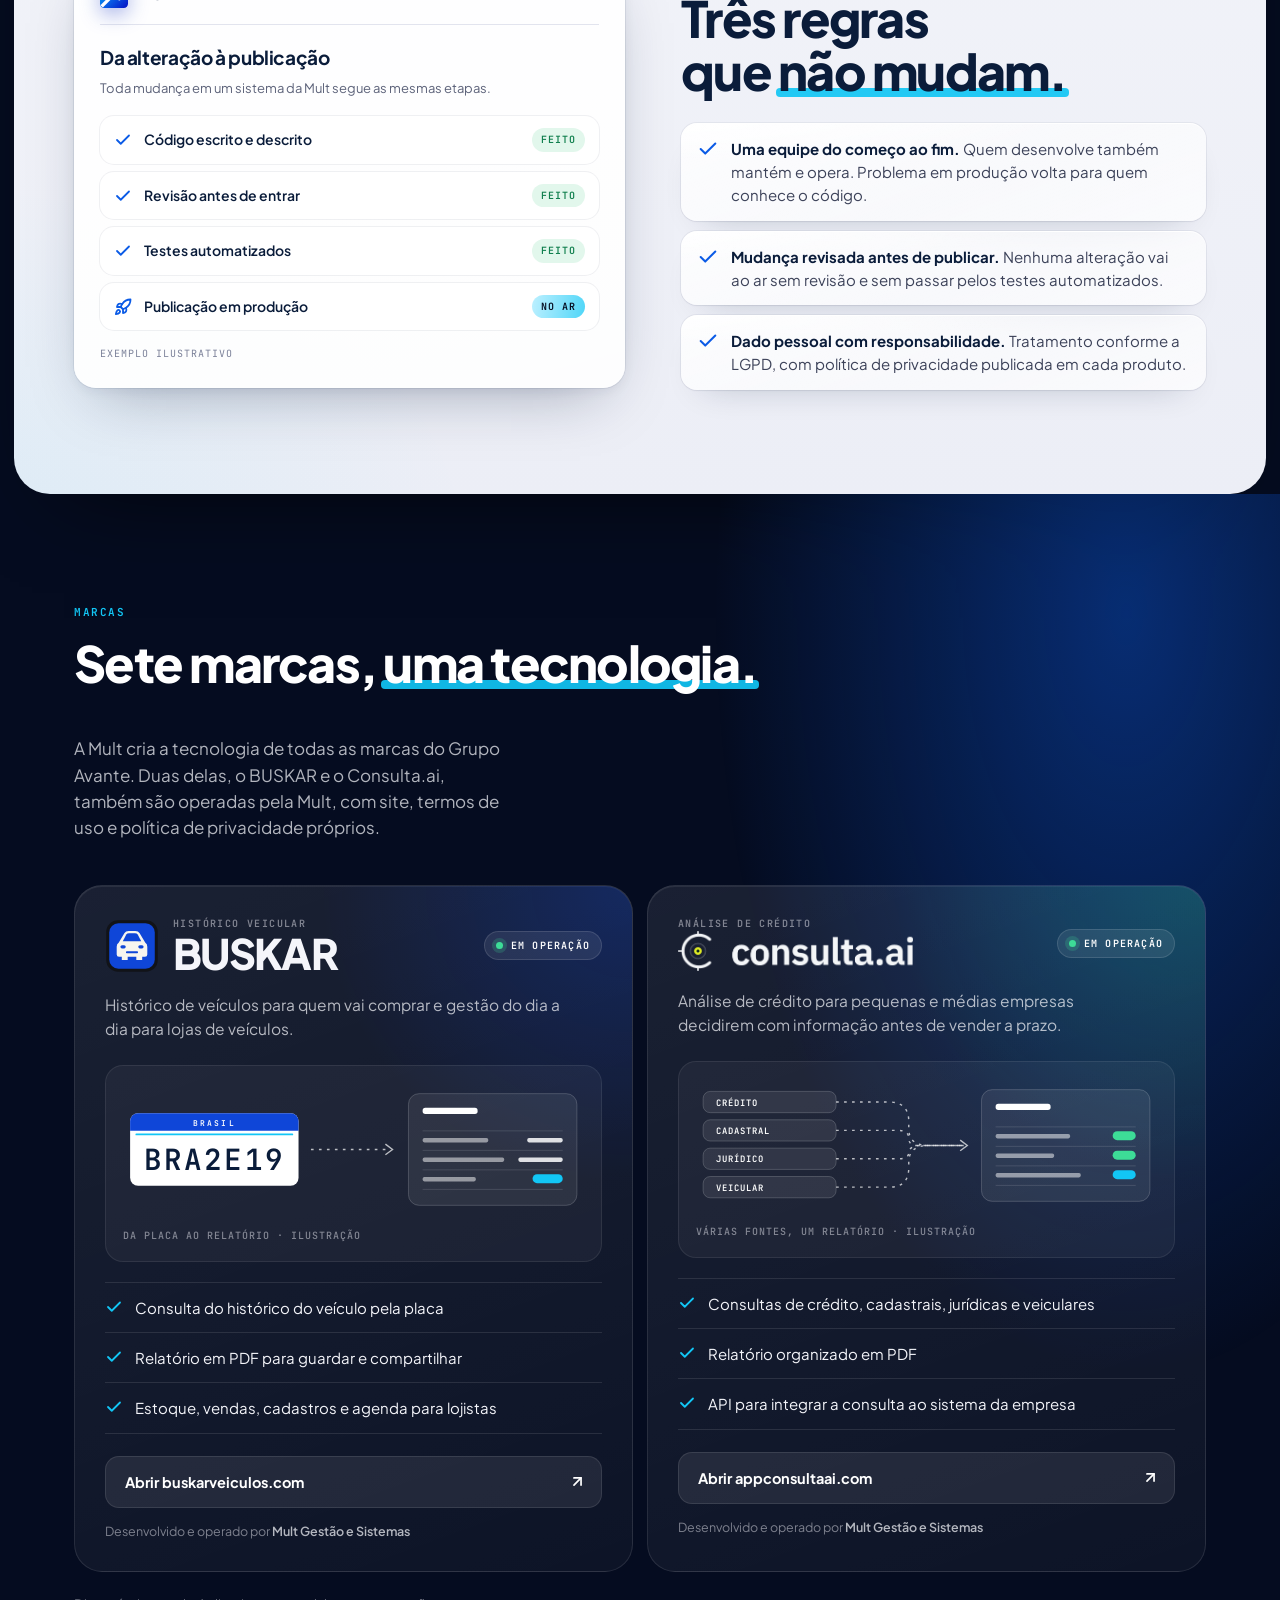
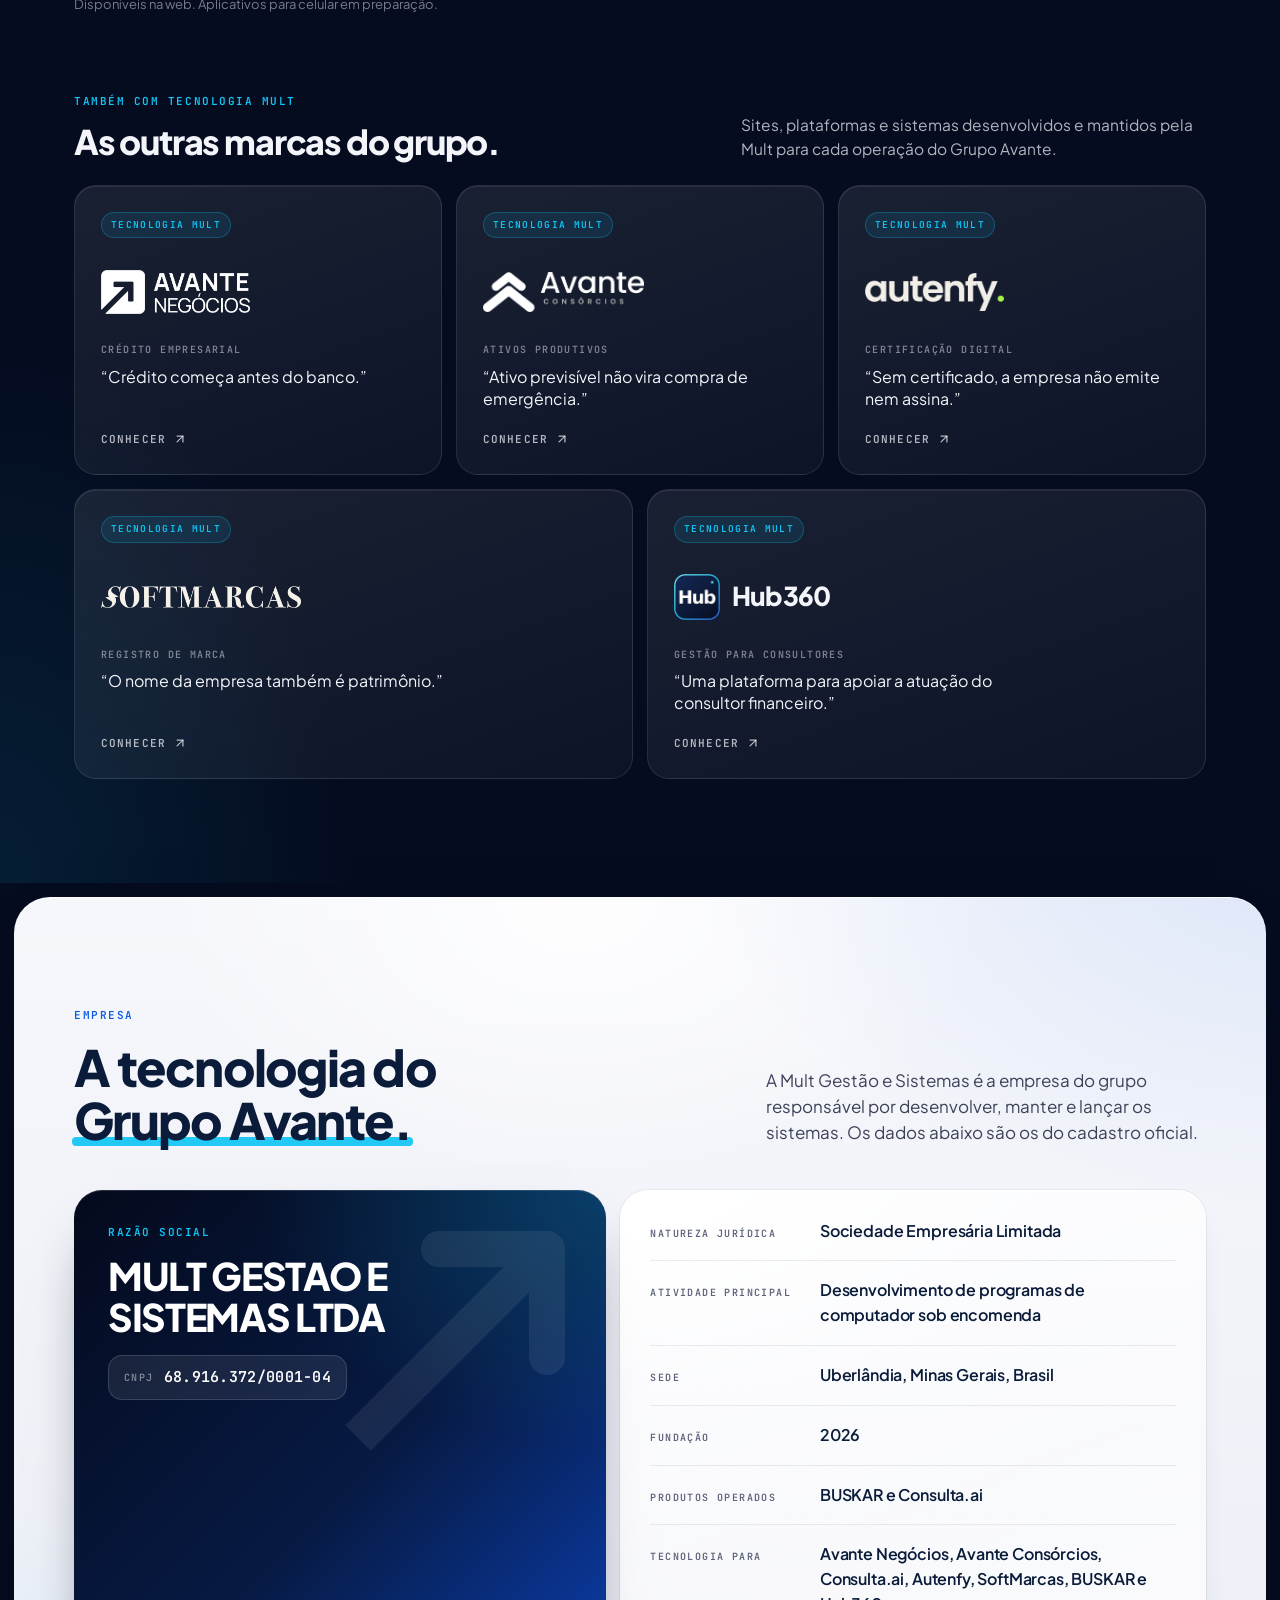
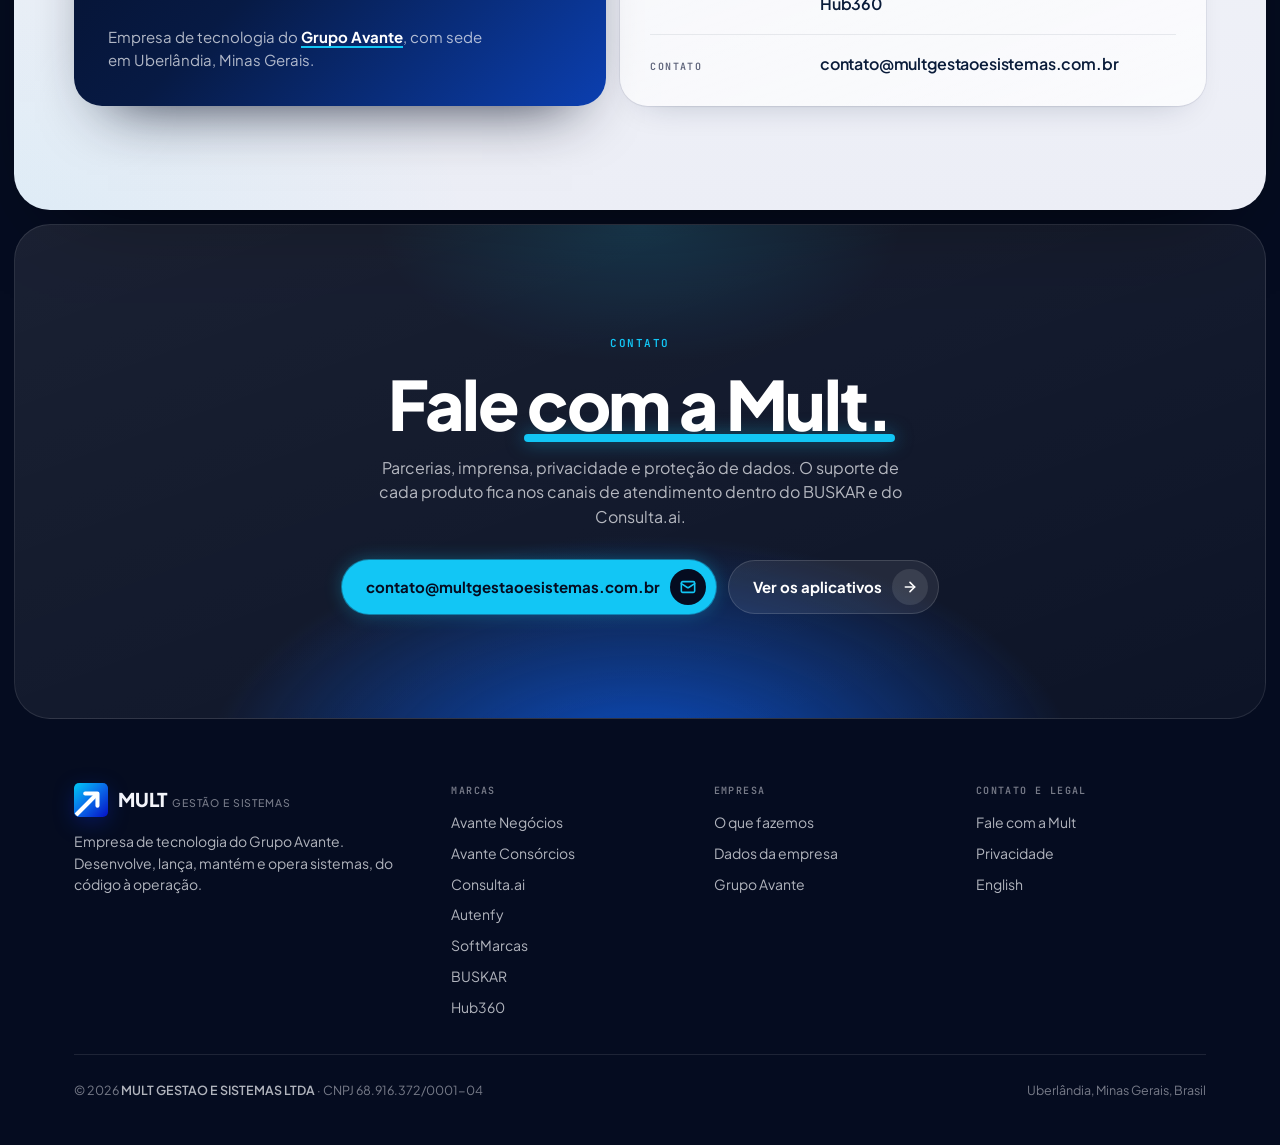
==== commit 8ad82e43: "Sete marcas do Grupo Avante com as logos oficiais Logos reais do BUSKAR (ícone usado como favicon) e" ====
--- a/index.html
+++ b/index.html
@@ -4,7 +4,7 @@
 <meta charset="utf-8">
 <meta name="viewport" content="width=device-width, initial-scale=1">
 <title>Mult Gestão e Sistemas — tecnologia do Grupo Avante</title>
-<meta name="description" content="A Mult Gestão e Sistemas é a empresa de tecnologia do Grupo Avante. Desenvolve, lança, mantém e opera plataformas como o BUSKAR e o Consulta.ai.">
+<meta name="description" content="A Mult Gestão e Sistemas é a empresa de tecnologia do Grupo Avante. Cria a tecnologia das sete marcas do grupo e opera o BUSKAR e o Consulta.ai.">
 <link rel="canonical" href="https://multgestaoesistemas.com.br/">
 <link rel="alternate" hreflang="pt-BR" href="https://multgestaoesistemas.com.br/">
 <link rel="alternate" hreflang="en" href="https://multgestaoesistemas.com.br/en/">
@@ -12,7 +12,7 @@
 <meta property="og:locale" content="pt_BR">
 <meta property="og:site_name" content="Mult Gestão e Sistemas">
 <meta property="og:title" content="Mult Gestão e Sistemas — do código à operação">
-<meta property="og:description" content="Empresa de tecnologia do Grupo Avante. Desenvolve, lança, mantém e opera o BUSKAR e o Consulta.ai.">
+<meta property="og:description" content="Empresa de tecnologia do Grupo Avante. Cria a tecnologia das sete marcas do grupo e opera o BUSKAR e o Consulta.ai.">
 <meta property="og:url" content="https://multgestaoesistemas.com.br/">
 <meta name="theme-color" content="#050c20">
 <link rel="icon" href="/assets/favicon.svg" type="image/svg+xml">
@@ -34,8 +34,13 @@
   "address": { "@type": "PostalAddress", "addressLocality": "Uberlândia", "addressRegion": "MG", "addressCountry": "BR" },
   "parentOrganization": { "@type": "Organization", "name": "Grupo Avante", "url": "https://avante360.com/" },
   "brand": [
+    { "@type": "Brand", "name": "Avante Negócios", "url": "https://avante-desenvolvimento.vercel.app/" },
+    { "@type": "Brand", "name": "Avante Consórcios", "url": "https://avante-consorcios.vercel.app/" },
+    { "@type": "Brand", "name": "Consulta.ai", "url": "https://appconsultaai.com/institucional" },
+    { "@type": "Brand", "name": "Autenfy", "url": "https://autenfy.com/" },
+    { "@type": "Brand", "name": "SoftMarcas", "url": "https://softmarcas.com/" },
     { "@type": "Brand", "name": "BUSKAR", "url": "https://buskarveiculos.com/" },
-    { "@type": "Brand", "name": "Consulta.ai", "url": "https://appconsultaai.com/institucional" }
+    { "@type": "Brand", "name": "Hub360", "url": "https://parceirohub360.com/" }
   ]
 }
 </script>
@@ -71,7 +76,7 @@
     </a>
     <div class="links">
       <a href="#o-que-fazemos">O que fazemos</a>
-      <a href="#aplicativos">Aplicativos</a>
+      <a href="#aplicativos">Marcas</a>
       <a href="#empresa">Empresa</a>
     </div>
     <div class="nav-cta">
@@ -107,7 +112,7 @@
         <span class="rot"><em>opera</em></span>
       </span>
     </h1>
-    <p class="hero-sub rv">Do código à operação. A <b>Mult Gestão e Sistemas</b> é quem desenvolve, lança, mantém e opera as plataformas do Grupo Avante, entre elas o <b>BUSKAR</b> e o <b>Consulta.ai</b>.</p>
+    <p class="hero-sub rv">Do código à operação. A <b>Mult Gestão e Sistemas</b> cria a tecnologia das sete marcas do Grupo Avante e opera o <b>BUSKAR</b> e o <b>Consulta.ai</b>.</p>
     <div class="hero-ctas rv">
       <a class="btn btn-dark" href="#aplicativos">Ver os aplicativos <i><svg class="ico"><use href="#i-arrow"/></svg></i></a>
       <a class="btn btn-light" href="#empresa">Conhecer a empresa <i><svg class="ico"><use href="#i-arrow"/></svg></i></a>
@@ -115,29 +120,31 @@
     <div class="hero-facts rv">
       <span><b>Web</b>portais e painéis</span>
       <span><b>API</b>integrações</span>
-      <span><b>PDF</b>relatórios</span>
+      <span><b>7</b>marcas do grupo</span>
     </div>
   </div>
 
   <div class="ticker" aria-label="O que a Mult constrói e opera">
     <div class="ticker-track">
-      <div class="ticker-item"><b>BUSKAR</b> histórico veicular <strong>em operação</strong></div>
-      <div class="ticker-item"><b>Consulta.ai</b> análise de crédito <strong>em operação</strong></div>
-      <div class="ticker-item"><b>Portais de cliente</b></div>
-      <div class="ticker-item"><b>Painéis de gestão</b></div>
+      <div class="ticker-item"><b>Avante Negócios</b> crédito empresarial</div>
+      <div class="ticker-item"><b>Avante Consórcios</b> ativos produtivos</div>
+      <div class="ticker-item"><b>Consulta.ai</b> análise de crédito</div>
+      <div class="ticker-item"><b>Autenfy</b> certificação digital</div>
+      <div class="ticker-item"><b>SoftMarcas</b> registro de marca</div>
+      <div class="ticker-item"><b>BUSKAR</b> histórico veicular</div>
+      <div class="ticker-item"><b>Hub360</b> gestão para consultores</div>
+      <div class="ticker-item"><b>Portais e painéis</b></div>
       <div class="ticker-item"><b>API para integradores</b></div>
-      <div class="ticker-item"><b>Relatórios em PDF</b></div>
-      <div class="ticker-item"><b>E-mail transacional</b></div>
-      <div class="ticker-item"><b>Monitoramento em produção</b></div>
       <div class="ticker-item"><b>Aplicativos para celular</b> <strong>em preparação</strong></div>
-      <div class="ticker-item" aria-hidden="true"><b>BUSKAR</b> histórico veicular <strong>em operação</strong></div>
-      <div class="ticker-item" aria-hidden="true"><b>Consulta.ai</b> análise de crédito <strong>em operação</strong></div>
-      <div class="ticker-item" aria-hidden="true"><b>Portais de cliente</b></div>
-      <div class="ticker-item" aria-hidden="true"><b>Painéis de gestão</b></div>
+      <div class="ticker-item" aria-hidden="true"><b>Avante Negócios</b> crédito empresarial</div>
+      <div class="ticker-item" aria-hidden="true"><b>Avante Consórcios</b> ativos produtivos</div>
+      <div class="ticker-item" aria-hidden="true"><b>Consulta.ai</b> análise de crédito</div>
+      <div class="ticker-item" aria-hidden="true"><b>Autenfy</b> certificação digital</div>
+      <div class="ticker-item" aria-hidden="true"><b>SoftMarcas</b> registro de marca</div>
+      <div class="ticker-item" aria-hidden="true"><b>BUSKAR</b> histórico veicular</div>
+      <div class="ticker-item" aria-hidden="true"><b>Hub360</b> gestão para consultores</div>
+      <div class="ticker-item" aria-hidden="true"><b>Portais e painéis</b></div>
       <div class="ticker-item" aria-hidden="true"><b>API para integradores</b></div>
-      <div class="ticker-item" aria-hidden="true"><b>Relatórios em PDF</b></div>
-      <div class="ticker-item" aria-hidden="true"><b>E-mail transacional</b></div>
-      <div class="ticker-item" aria-hidden="true"><b>Monitoramento em produção</b></div>
       <div class="ticker-item" aria-hidden="true"><b>Aplicativos para celular</b> <strong>em preparação</strong></div>
     </div>
   </div>
@@ -192,16 +199,16 @@
   <div class="wrap">
     <div class="head">
       <div class="rv">
-        <span class="eyebrow">Aplicativos</span>
-        <h2>Dois produtos <em class="grifo">no ar.</em></h2>
-      </div>
-      <p class="lead rv">O BUSKAR e o Consulta.ai são desenvolvidos e operados pela Mult Gestão e Sistemas. Cada um tem site, termos de uso e política de privacidade próprios.</p>
+        <span class="eyebrow">Marcas</span>
+        <h2>Sete marcas, <em class="grifo">uma tecnologia.</em></h2>
+      </div>
+      <p class="lead rv">A Mult cria a tecnologia de todas as marcas do Grupo Avante. Duas delas, o BUSKAR e o Consulta.ai, também são operadas pela Mult, com site, termos de uso e política de privacidade próprios.</p>
     </div>
 
     <div class="apps">
       <article class="app buskar rv">
         <div class="app-top">
-          <span class="ic"><svg class="ico"><use href="#i-car"/></svg></span>
+          <img class="logo sq" src="/assets/marcas/buskar.svg" alt="" width="54" height="54">
           <div><p class="k">Histórico veicular</p><h3>BUSKAR</h3></div>
           <span class="live">Em operação</span>
         </div>
@@ -235,8 +242,7 @@
 
       <article class="app consulta rv">
         <div class="app-top">
-          <span class="ic"><svg class="ico"><use href="#i-gauge"/></svg></span>
-          <div><p class="k">Análise de crédito</p><h3>Consulta.ai</h3></div>
+          <div><p class="k">Análise de crédito</p><h3><img src="/assets/marcas/consulta-ai.png" alt="Consulta.ai" width="985" height="168" style="--h:40px" loading="lazy"></h3></div>
           <span class="live">Em operação</span>
         </div>
         <p>Análise de crédito para pequenas e médias empresas decidirem com informação antes de vender a prazo.</p>
@@ -274,6 +280,47 @@
       </article>
     </div>
     <p class="apps-note rv">Disponíveis na web. Aplicativos para celular em preparação.</p>
+    <div class="sub-head">
+      <div class="rv"><span class="eyebrow">Também com tecnologia Mult</span><h3>As outras marcas do grupo.</h3></div>
+      <p class="rv">Sites, plataformas e sistemas desenvolvidos e mantidos pela Mult para cada operação do Grupo Avante.</p>
+    </div>
+    <div class="marcas">
+      <a class="marca rv" href="https://avante-desenvolvimento.vercel.app/" rel="noopener">
+        <span class="chip">Tecnologia Mult</span>
+        <span class="lg"><img src="/assets/marcas/avante-negocios.png" alt="Avante Negócios" width="567" height="168" style="--h:44px" loading="lazy"></span>
+        <span class="k">Crédito empresarial</span>
+        <span class="fr">“Crédito começa antes do banco.”</span>
+        <span class="go">Conhecer <svg class="ico"><use href="#i-out"/></svg></span>
+      </a>
+      <a class="marca rv" href="https://avante-consorcios.vercel.app/" rel="noopener">
+        <span class="chip">Tecnologia Mult</span>
+        <span class="lg"><img src="/assets/marcas/avante-consorcios.png" alt="Avante Consórcios" width="675" height="168" style="--h:40px" loading="lazy"></span>
+        <span class="k">Ativos produtivos</span>
+        <span class="fr">“Ativo previsível não vira compra de emergência.”</span>
+        <span class="go">Conhecer <svg class="ico"><use href="#i-out"/></svg></span>
+      </a>
+      <a class="marca rv" href="https://autenfy.com/" rel="noopener">
+        <span class="chip">Tecnologia Mult</span>
+        <span class="lg"><img src="/assets/marcas/autenfy.png" alt="Autenfy" width="616" height="168" style="--h:38px" loading="lazy"></span>
+        <span class="k">Certificação digital</span>
+        <span class="fr">“Sem certificado, a empresa não emite nem assina.”</span>
+        <span class="go">Conhecer <svg class="ico"><use href="#i-out"/></svg></span>
+      </a>
+      <a class="marca rv" href="https://softmarcas.com/" rel="noopener">
+        <span class="chip">Tecnologia Mult</span>
+        <span class="lg"><img src="/assets/marcas/softmarcas.png" alt="SoftMarcas" width="1524" height="168" style="--h:22px" loading="lazy"></span>
+        <span class="k">Registro de marca</span>
+        <span class="fr">“O nome da empresa também é patrimônio.”</span>
+        <span class="go">Conhecer <svg class="ico"><use href="#i-out"/></svg></span>
+      </a>
+      <a class="marca rv" href="https://parceirohub360.com/" rel="noopener">
+        <span class="chip">Tecnologia Mult</span>
+        <span class="lg"><img src="/assets/marcas/hub360.png" alt="" width="192" height="192" style="--h:46px" loading="lazy"><b>Hub360</b></span>
+        <span class="k">Gestão para consultores</span>
+        <span class="fr">“Uma plataforma para apoiar a atuação do consultor financeiro.”</span>
+        <span class="go">Conhecer <svg class="ico"><use href="#i-out"/></svg></span>
+      </a>
+    </div>
   </div>
 </section>
 
@@ -299,7 +346,8 @@
         <div><dt>Atividade principal</dt><dd>Desenvolvimento de programas de computador sob encomenda</dd></div>
         <div><dt>Sede</dt><dd>Uberlândia, Minas Gerais, Brasil</dd></div>
         <div><dt>Fundação</dt><dd>2026</dd></div>
-        <div><dt>Produtos</dt><dd>BUSKAR e Consulta.ai</dd></div>
+        <div><dt>Produtos operados</dt><dd>BUSKAR e Consulta.ai</dd></div>
+        <div><dt>Tecnologia para</dt><dd>Avante Negócios, Avante Consórcios, Consulta.ai, Autenfy, SoftMarcas, BUSKAR e Hub360</dd></div>
         <div><dt>Contato</dt><dd>contato@multgestaoesistemas.com.br</dd></div>
       </dl>
     </div>
@@ -330,10 +378,15 @@
         <p>Empresa de tecnologia do Grupo Avante. Desenvolve, lança, mantém e opera sistemas, do código à operação.</p>
       </div>
       <div>
-        <h4>Aplicativos</h4>
-        <ul>
+        <h4>Marcas</h4>
+        <ul class="duas">
+          <li><a href="https://avante-desenvolvimento.vercel.app/" rel="noopener">Avante Negócios</a></li>
+          <li><a href="https://avante-consorcios.vercel.app/" rel="noopener">Avante Consórcios</a></li>
+          <li><a href="https://appconsultaai.com/institucional" rel="noopener">Consulta.ai</a></li>
+          <li><a href="https://autenfy.com/" rel="noopener">Autenfy</a></li>
+          <li><a href="https://softmarcas.com/" rel="noopener">SoftMarcas</a></li>
           <li><a href="https://buskarveiculos.com/" rel="noopener">BUSKAR</a></li>
-          <li><a href="https://appconsultaai.com/institucional" rel="noopener">Consulta.ai</a></li>
+          <li><a href="https://parceirohub360.com/" rel="noopener">Hub360</a></li>
         </ul>
       </div>
       <div>
--- a/assets/site.css
+++ b/assets/site.css
@@ -194,6 +194,9 @@
 .app-top .ic svg{width:26px;height:26px}
 .app.buskar .ic{--a:#4f83ff;--b:#0f46d8}
 .app.consulta .ic{--a:#17c79a;--b:#066653}
+.app-top .logo{flex:none;display:block;width:auto;height:var(--h,44px)}
+.app-top .logo.sq{width:54px;height:54px}
+.app h3 img{display:block;width:auto;height:var(--h,40px);max-width:100%}
 .app .k{font-family:var(--mono);font-size:10px;font-weight:600;letter-spacing:.14em;text-transform:uppercase;color:var(--f-rotulo)}
 .app .live{margin-left:auto;display:inline-flex;align-items:center;gap:8px;font-family:var(--mono);font-size:10px;font-weight:600;letter-spacing:.12em;text-transform:uppercase;color:#fff;padding:7px 12px;border-radius:999px;background:rgba(255,255,255,.08);box-shadow:inset 0 0 0 1px rgba(255,255,255,.12)}
 .app .live::before{content:"";width:7px;height:7px;border-radius:50%;background:#3ddc97;box-shadow:0 0 0 4px rgba(61,220,151,.2);animation:pulse 2.4s ease-in-out infinite}
@@ -214,6 +217,25 @@
 .app .by{margin-top:14px;font-size:12.5px;color:var(--f-rotulo)}
 .app .by b{color:var(--f-txt);font-weight:600}
 .apps-note{margin-top:22px;font-size:13px;color:var(--f-rotulo)}
+/* as outras marcas do grupo: logo oficial para fundo escuro, sem sombra nem recolorir */
+.sub-head{display:flex;justify-content:space-between;align-items:flex-end;gap:20px 40px;flex-wrap:wrap;margin:72px 0 24px}
+.sub-head h3{font-size:clamp(24px,2.8vw,34px);letter-spacing:-.035em;line-height:1.1;font-weight:800;color:var(--f-forte);margin-top:12px}
+.sub-head p{color:var(--f-txt);font-size:15.5px;max-width:30em}
+.marcas{display:grid;grid-template-columns:repeat(6,1fr);gap:14px}
+.marca{grid-column:span 2;position:relative;overflow:hidden;display:flex;flex-direction:column;min-height:250px;border-radius:var(--r-2xl);padding:26px;background:var(--vidro-escuro);border:1px solid var(--linha-escura);box-shadow:inset 0 1px 0 rgba(255,255,255,.07);transition:transform .35s var(--ease),border-color .3s,background .3s}
+.marca:nth-child(n+4){grid-column:span 3}
+.marca:hover{transform:translateY(-4px);border-color:rgba(255,255,255,.24);background:linear-gradient(160deg,rgba(255,255,255,.12),rgba(255,255,255,.05))}
+.marca .chip{align-self:flex-start;font-family:var(--mono);font-size:9.5px;font-weight:600;letter-spacing:.14em;text-transform:uppercase;color:var(--accent);padding:6px 10px;border-radius:999px;background:rgba(18,198,245,.1);box-shadow:inset 0 0 0 1px rgba(18,198,245,.25)}
+.marca .lg{display:flex;align-items:center;gap:12px;height:64px;margin-top:22px}
+.marca .lg img{display:block;width:auto;height:var(--h,40px);max-width:100%}
+.marca .lg b{font-size:26px;font-weight:800;letter-spacing:-.03em;color:var(--f-forte)}
+.marca .k{margin-top:18px;font-family:var(--mono);font-size:10px;font-weight:600;letter-spacing:.14em;text-transform:uppercase;color:var(--f-rotulo)}
+.marca .fr{margin-top:8px;font-size:16px;line-height:1.4;color:var(--f-forte);max-width:24em}
+.marca .go{margin-top:auto;padding-top:20px;display:flex;align-items:center;gap:7px;font-family:var(--mono);font-size:11px;font-weight:600;letter-spacing:.1em;text-transform:uppercase;color:var(--f-txt)}
+.marca .go svg{width:14px;height:14px;stroke-width:2.2;transition:transform .3s var(--ease)}
+.marca:hover .go{color:#fff}
+.marca:hover .go svg{transform:translate(2px,-2px)}
+.foot ul.duas{grid-template-columns:1fr}
 
 /* empresa: cartão escuro com a razão social + ficha em vidro */
 .corp{display:grid;grid-template-columns:1fr 1.1fr;gap:14px}
@@ -286,6 +308,8 @@
   .links{display:none}
   .svc{grid-template-columns:repeat(2,1fr)}
   .apps,.corp{grid-template-columns:1fr}
+  .marca,.marca:nth-child(n+4){grid-column:span 3}
+  .marca:last-child{grid-column:span 6}
   .report{grid-template-columns:1fr;gap:40px}
   .final .wrap{padding:0 10px}
   .foot{grid-template-columns:1fr 1fr}
@@ -310,6 +334,10 @@
   .pill{font-size:12px;white-space:nowrap;padding-right:12px}
   .app .live{position:absolute;top:-42px;right:0;margin:0;white-space:nowrap}
   .app .k{white-space:nowrap}
+  .marcas{grid-template-columns:1fr;gap:10px}
+  .marca,.marca:nth-child(n+4),.marca:last-child{grid-column:auto;min-height:0;padding:22px}
+  .sub-head{margin:56px 0 18px}
+  .app h3 img{height:34px}
   .btn{height:52px}
   .svc{grid-template-columns:1fr;gap:10px}
   .svc li{min-height:0;display:grid;grid-template-columns:44px 1fr;column-gap:14px;row-gap:4px;padding:18px 16px}
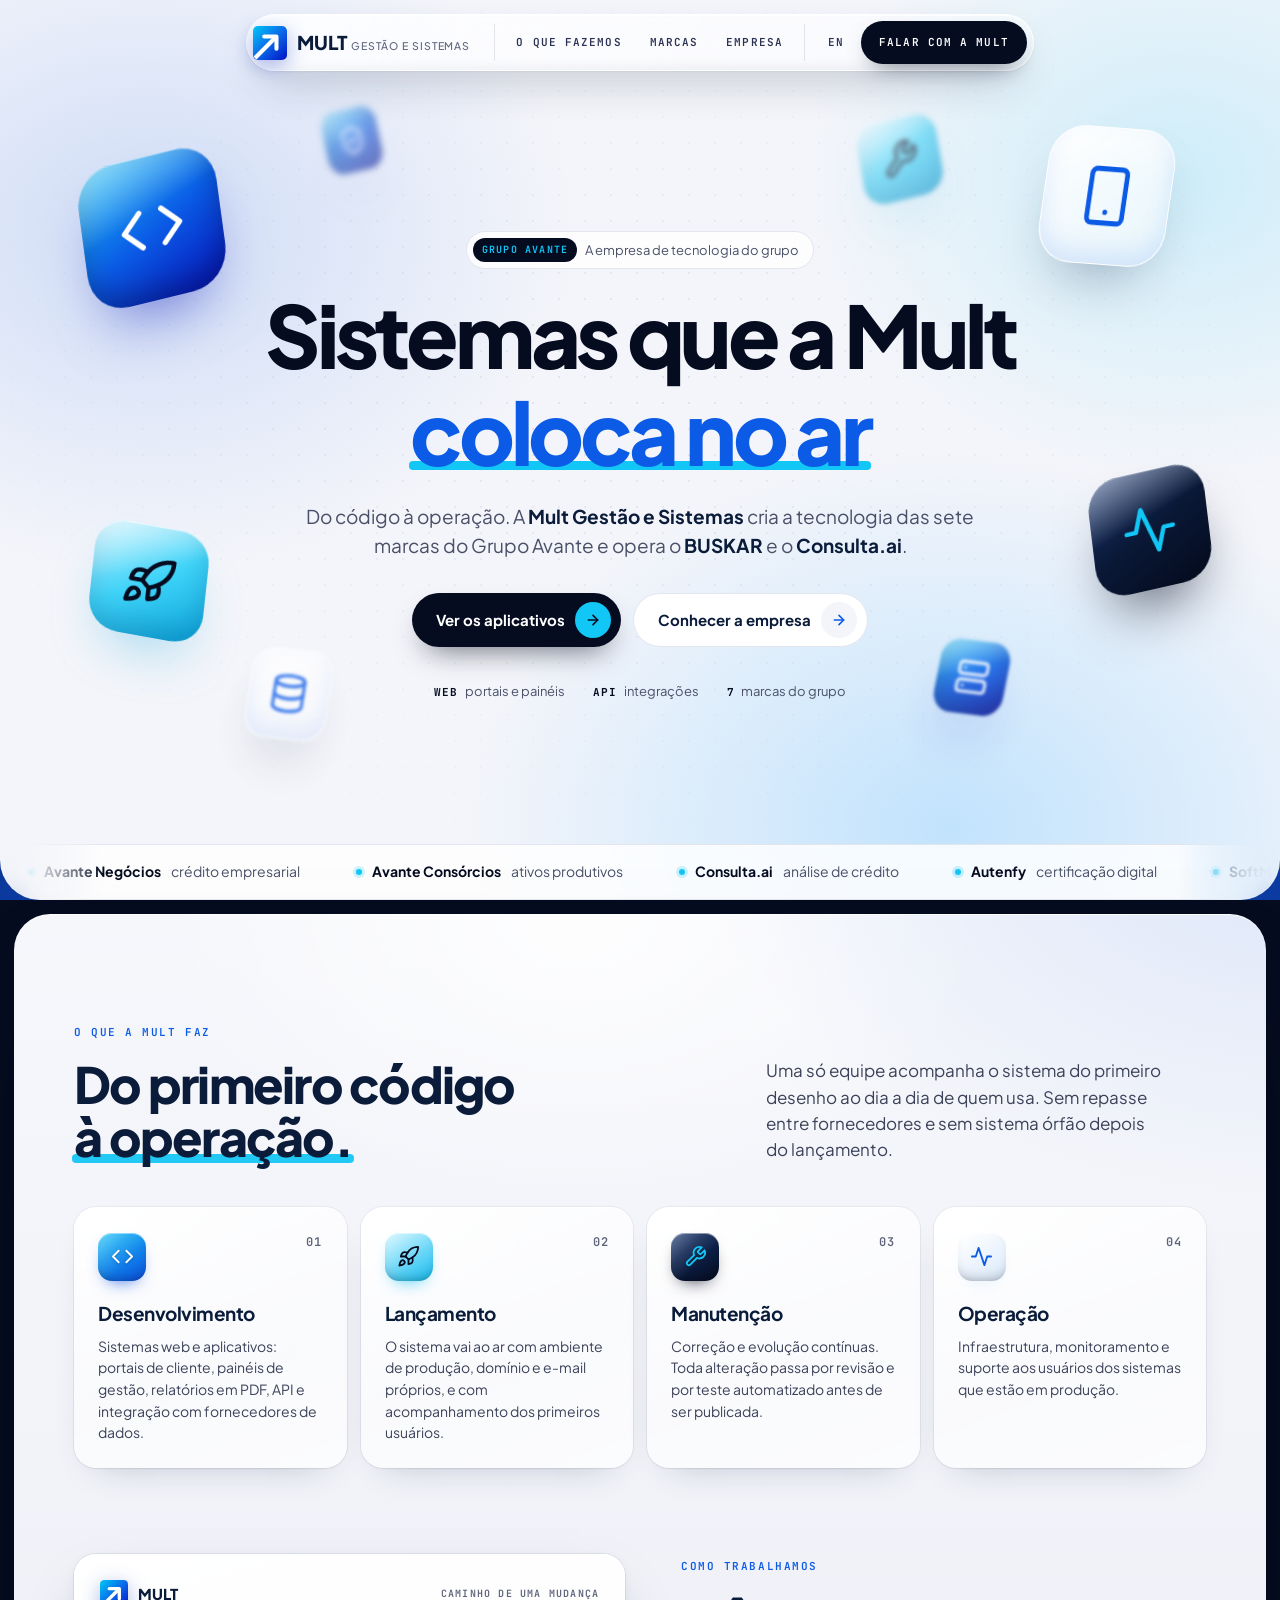
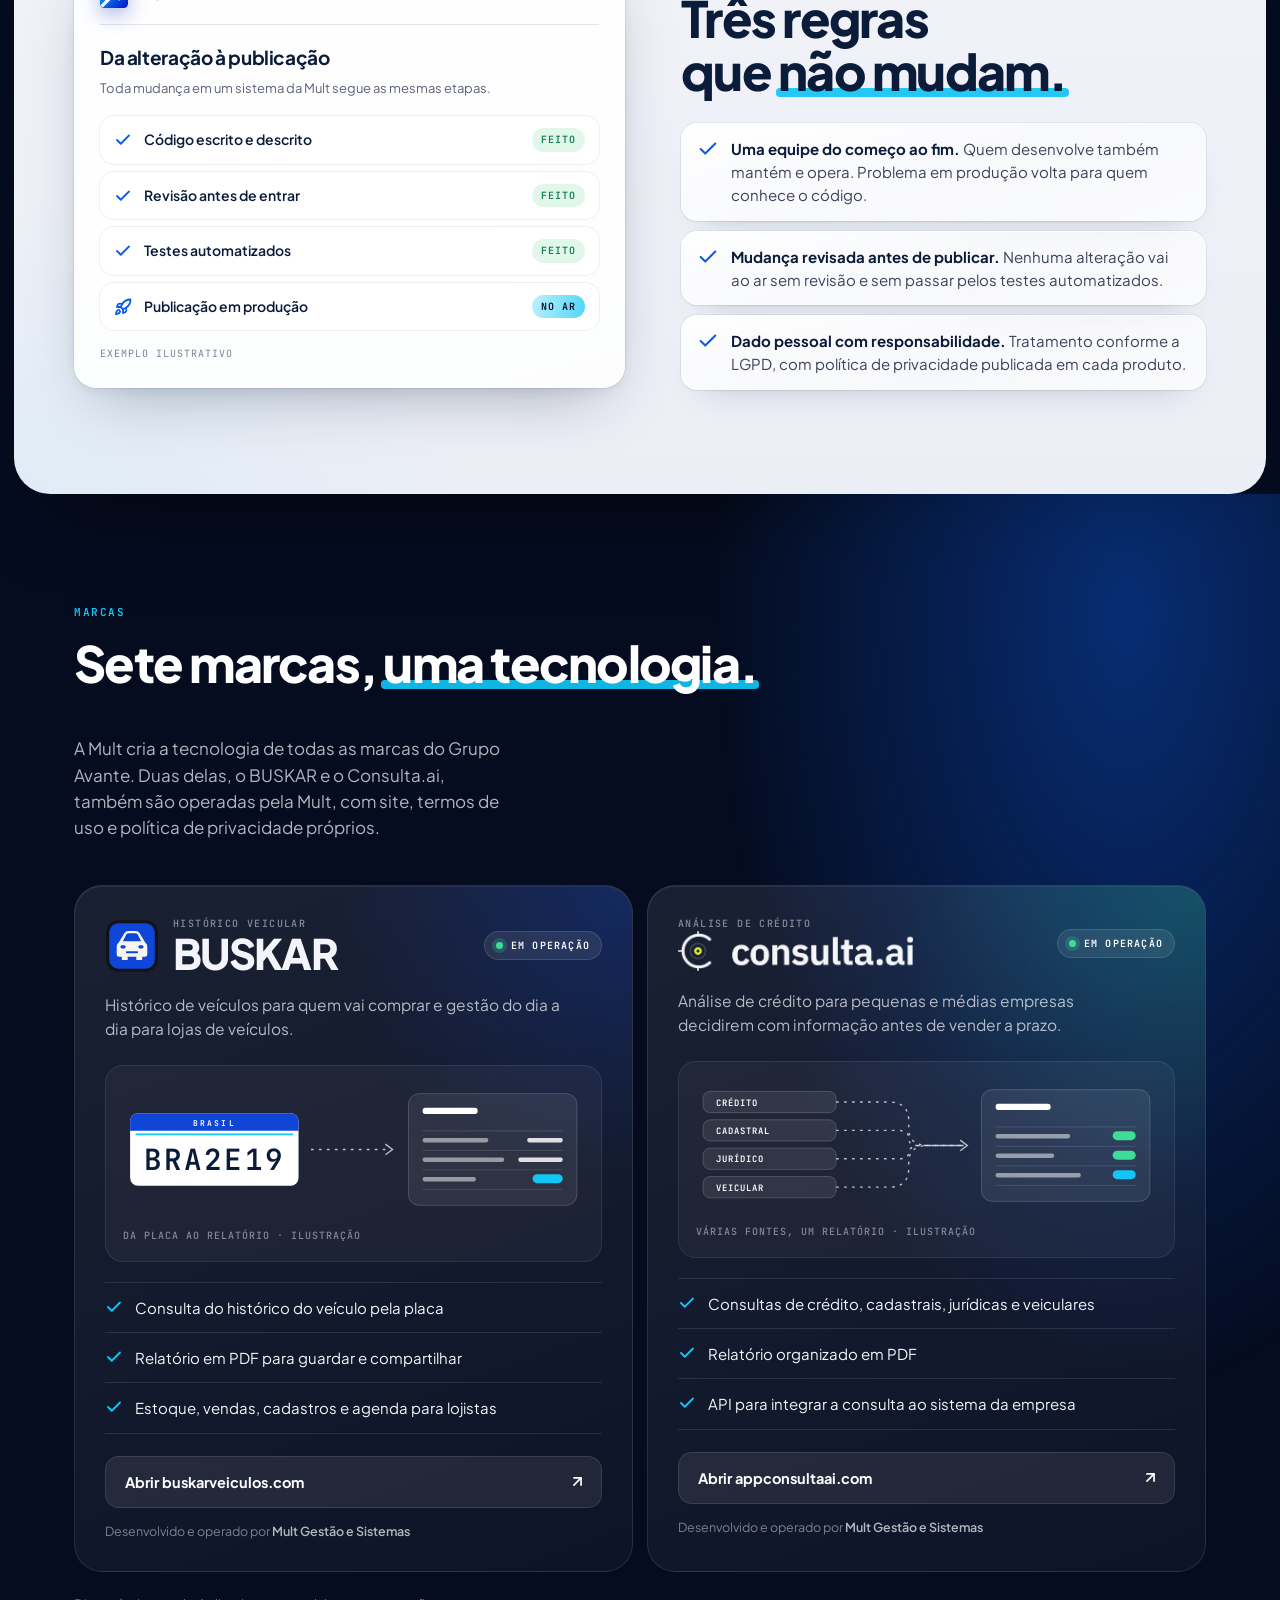
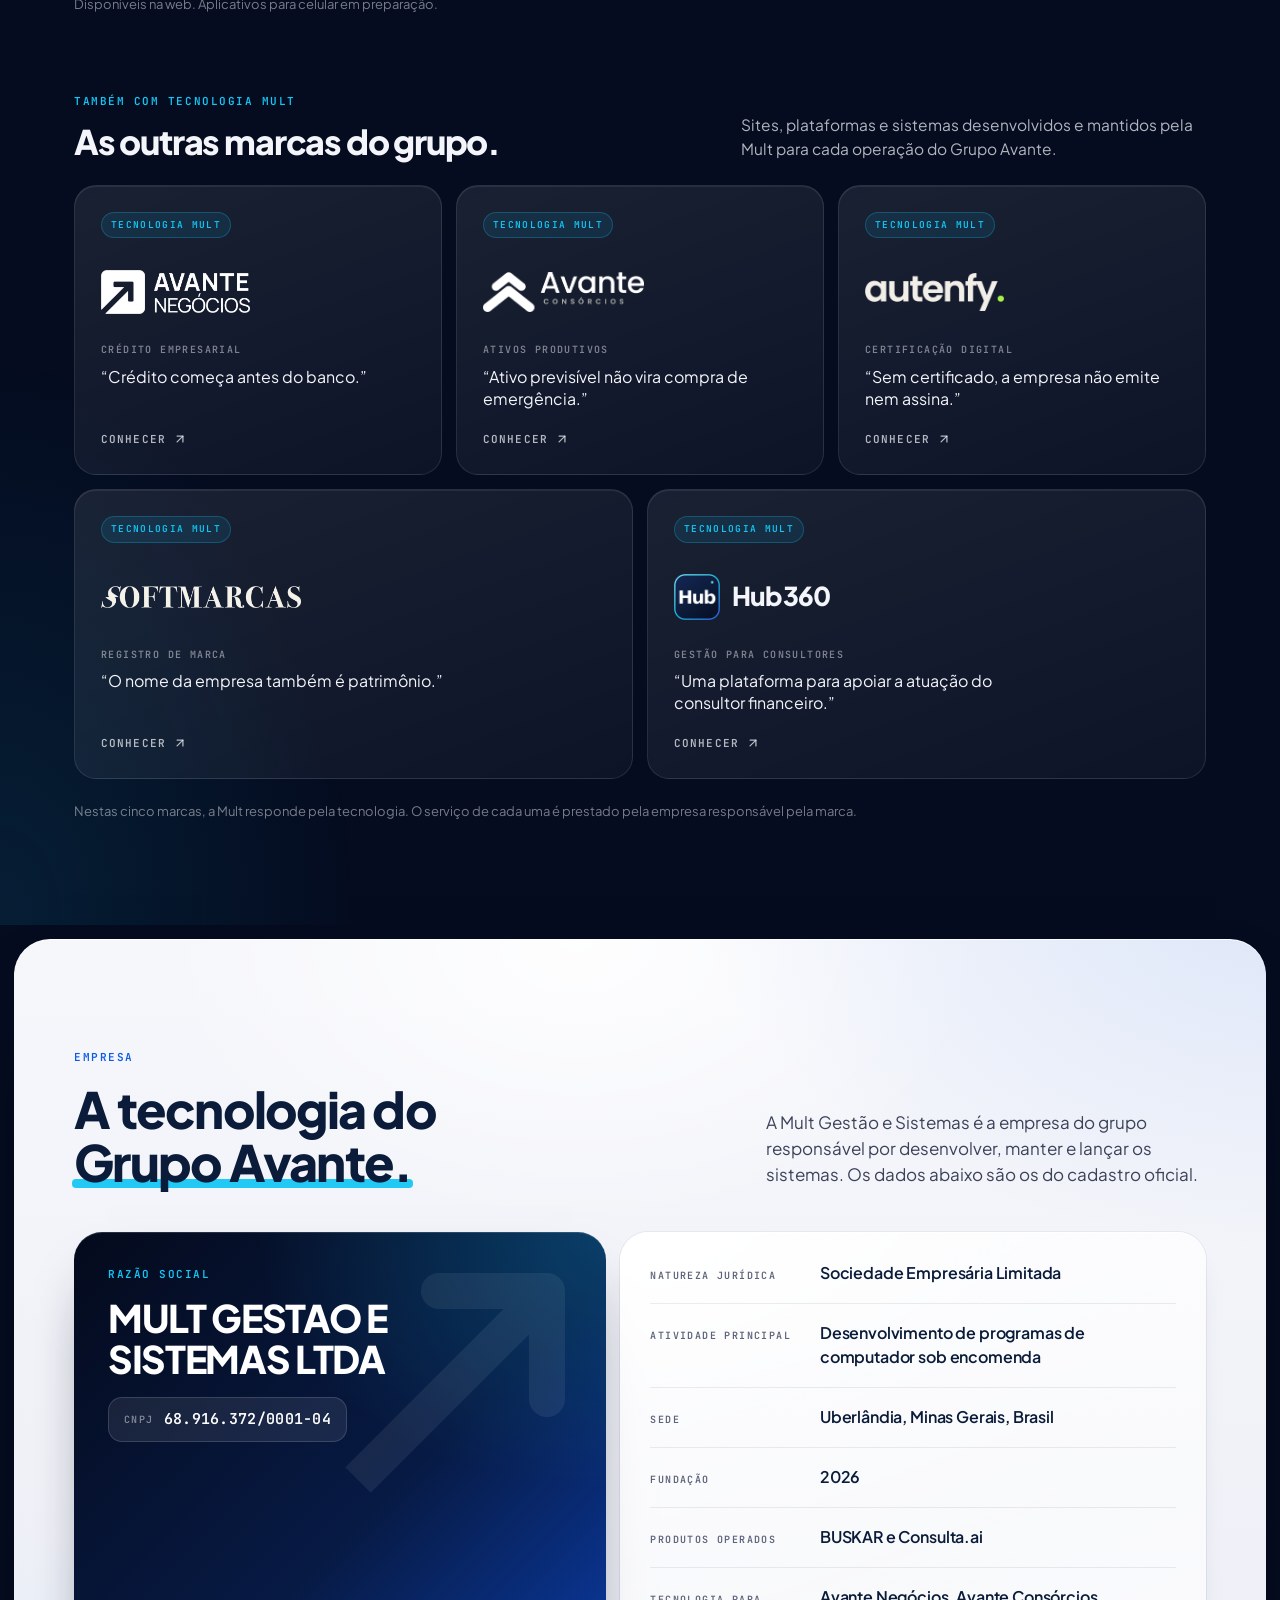
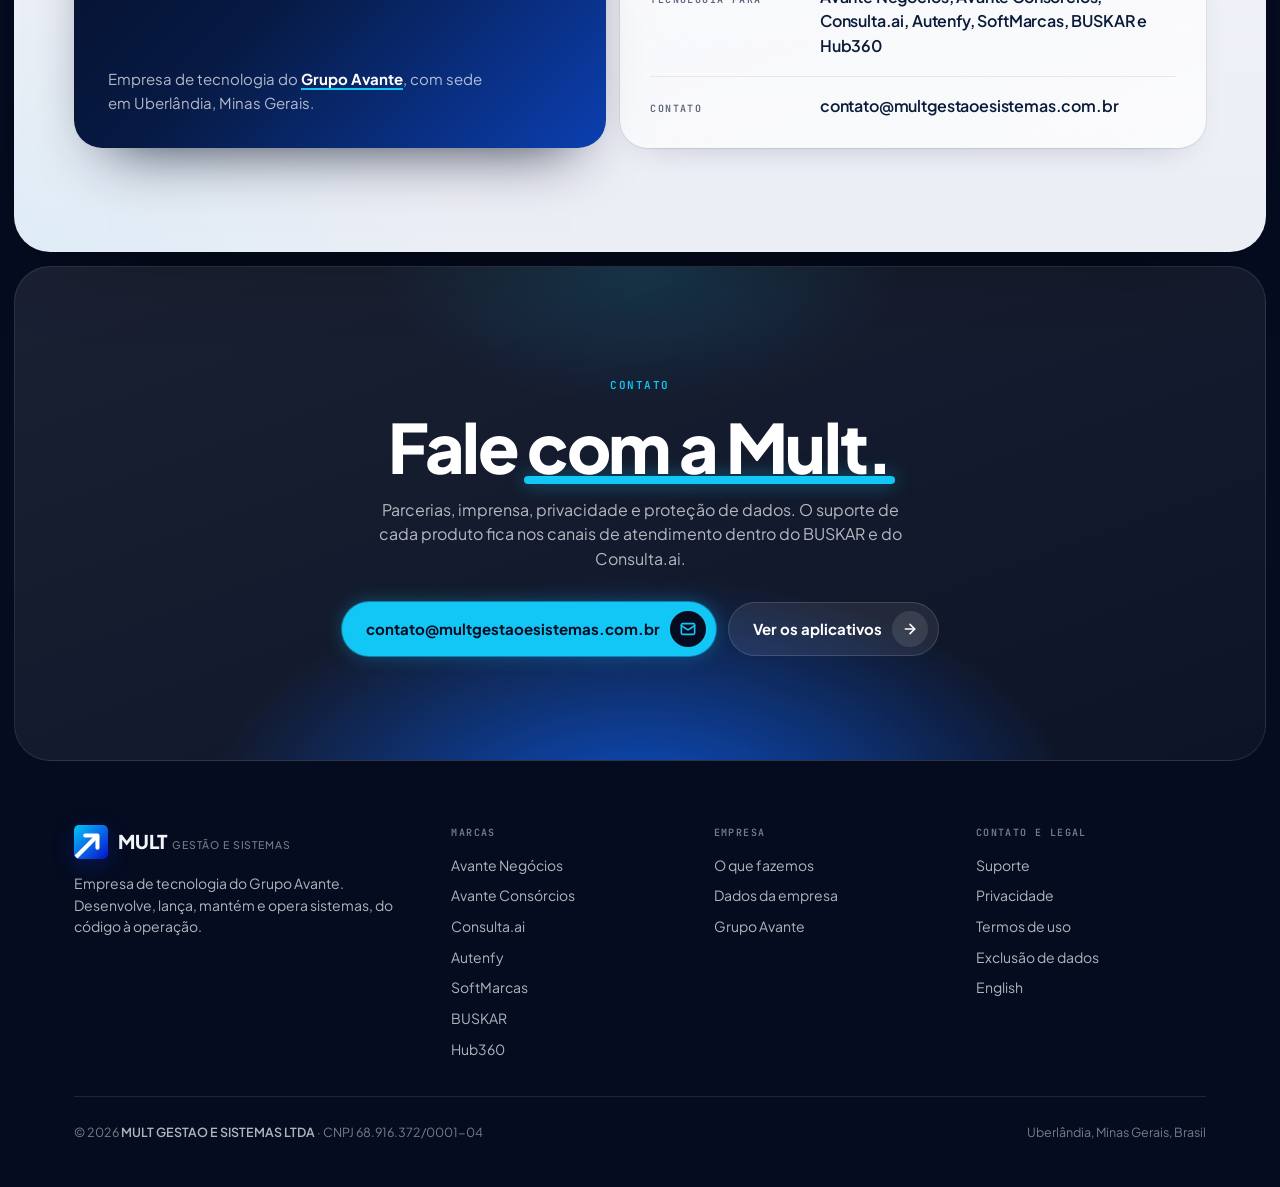
==== commit 16a262d5: "Páginas de política: privacidade ampliada, termos de uso, suporte e exclusão de dados Privacidade pa" ====
--- a/index.html
+++ b/index.html
@@ -321,6 +321,7 @@
         <span class="go">Conhecer <svg class="ico"><use href="#i-out"/></svg></span>
       </a>
     </div>
+    <p class="apps-note rv">Nestas cinco marcas, a Mult responde pela tecnologia. O serviço de cada uma é prestado pela empresa responsável pela marca.</p>
   </div>
 </section>
 
@@ -400,8 +401,10 @@
       <div>
         <h4>Contato e legal</h4>
         <ul>
-          <li><a href="mailto:contato@multgestaoesistemas.com.br">Fale com a Mult</a></li>
+          <li><a href="/suporte/">Suporte</a></li>
           <li><a href="/privacidade/">Privacidade</a></li>
+          <li><a href="/termos/">Termos de uso</a></li>
+          <li><a href="/exclusao-de-dados/">Exclusão de dados</a></li>
           <li><a href="/en/" hreflang="en" lang="en">English</a></li>
         </ul>
       </div>
